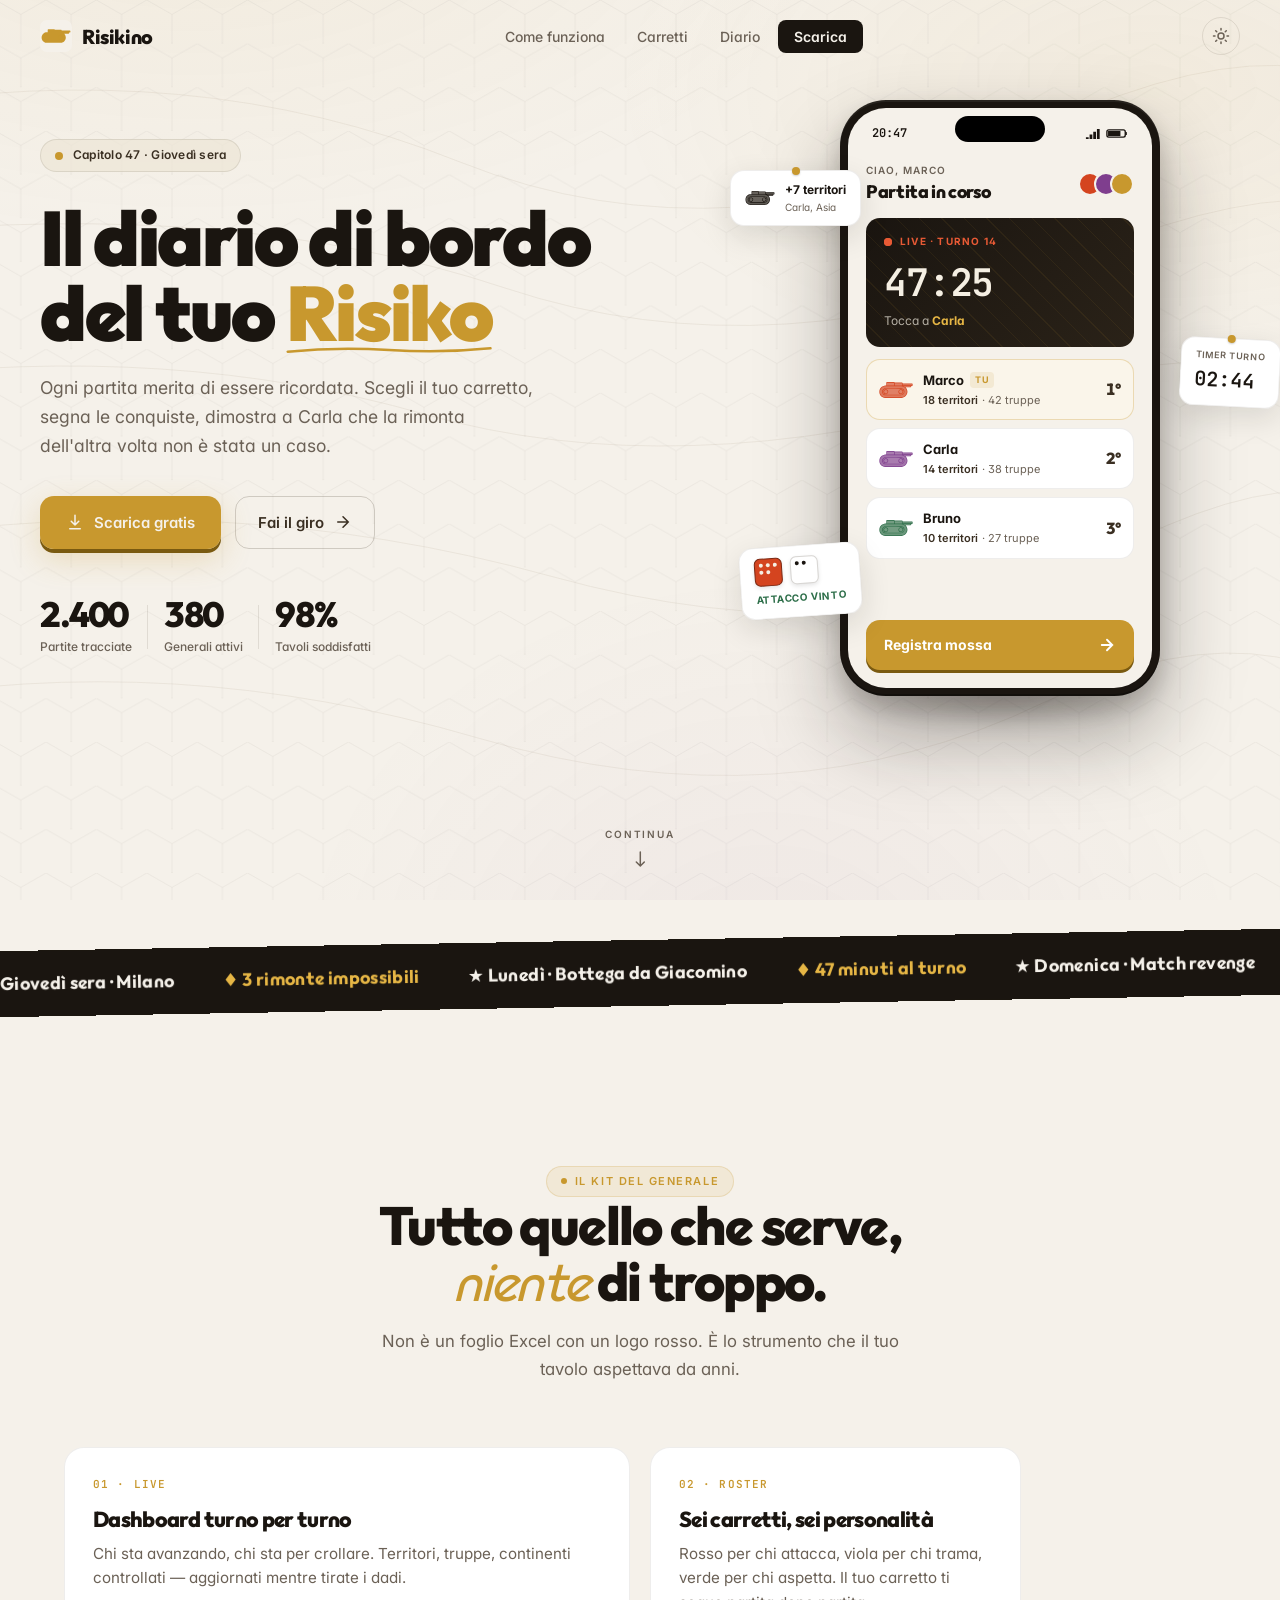
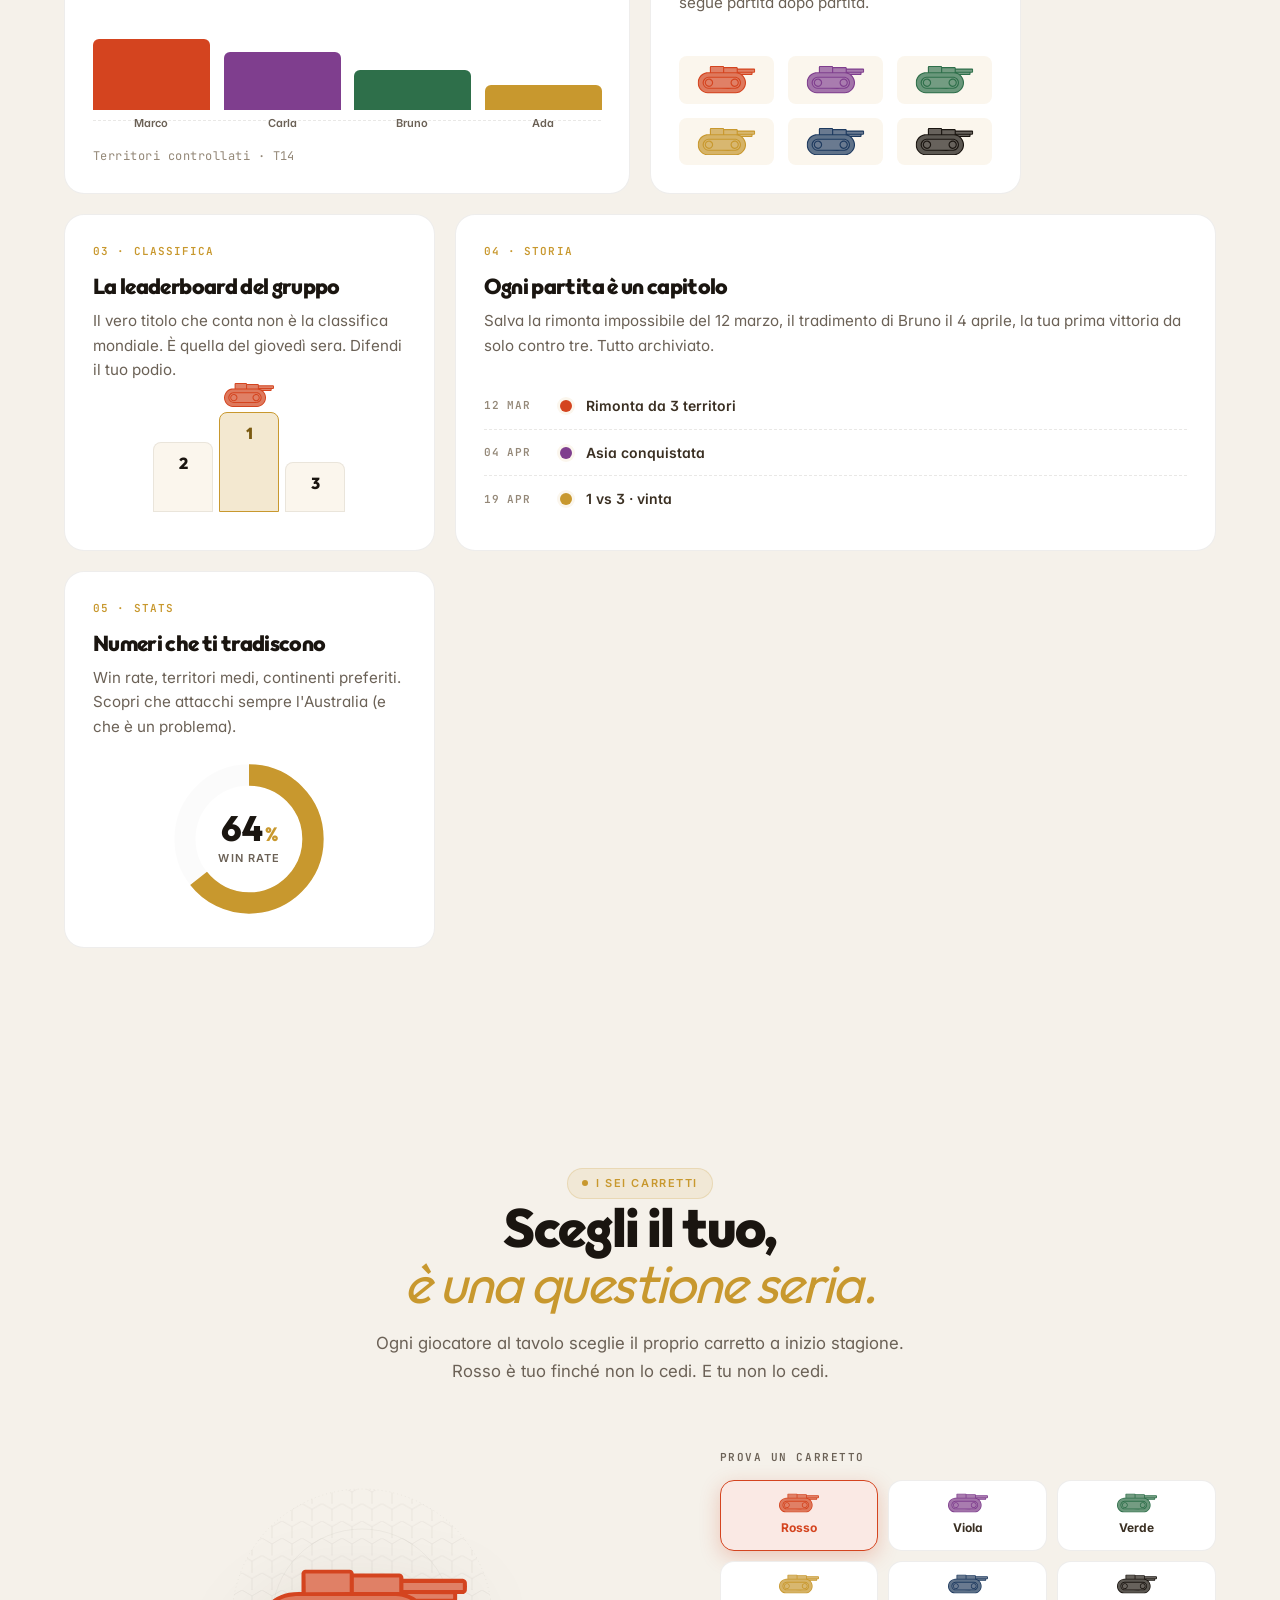
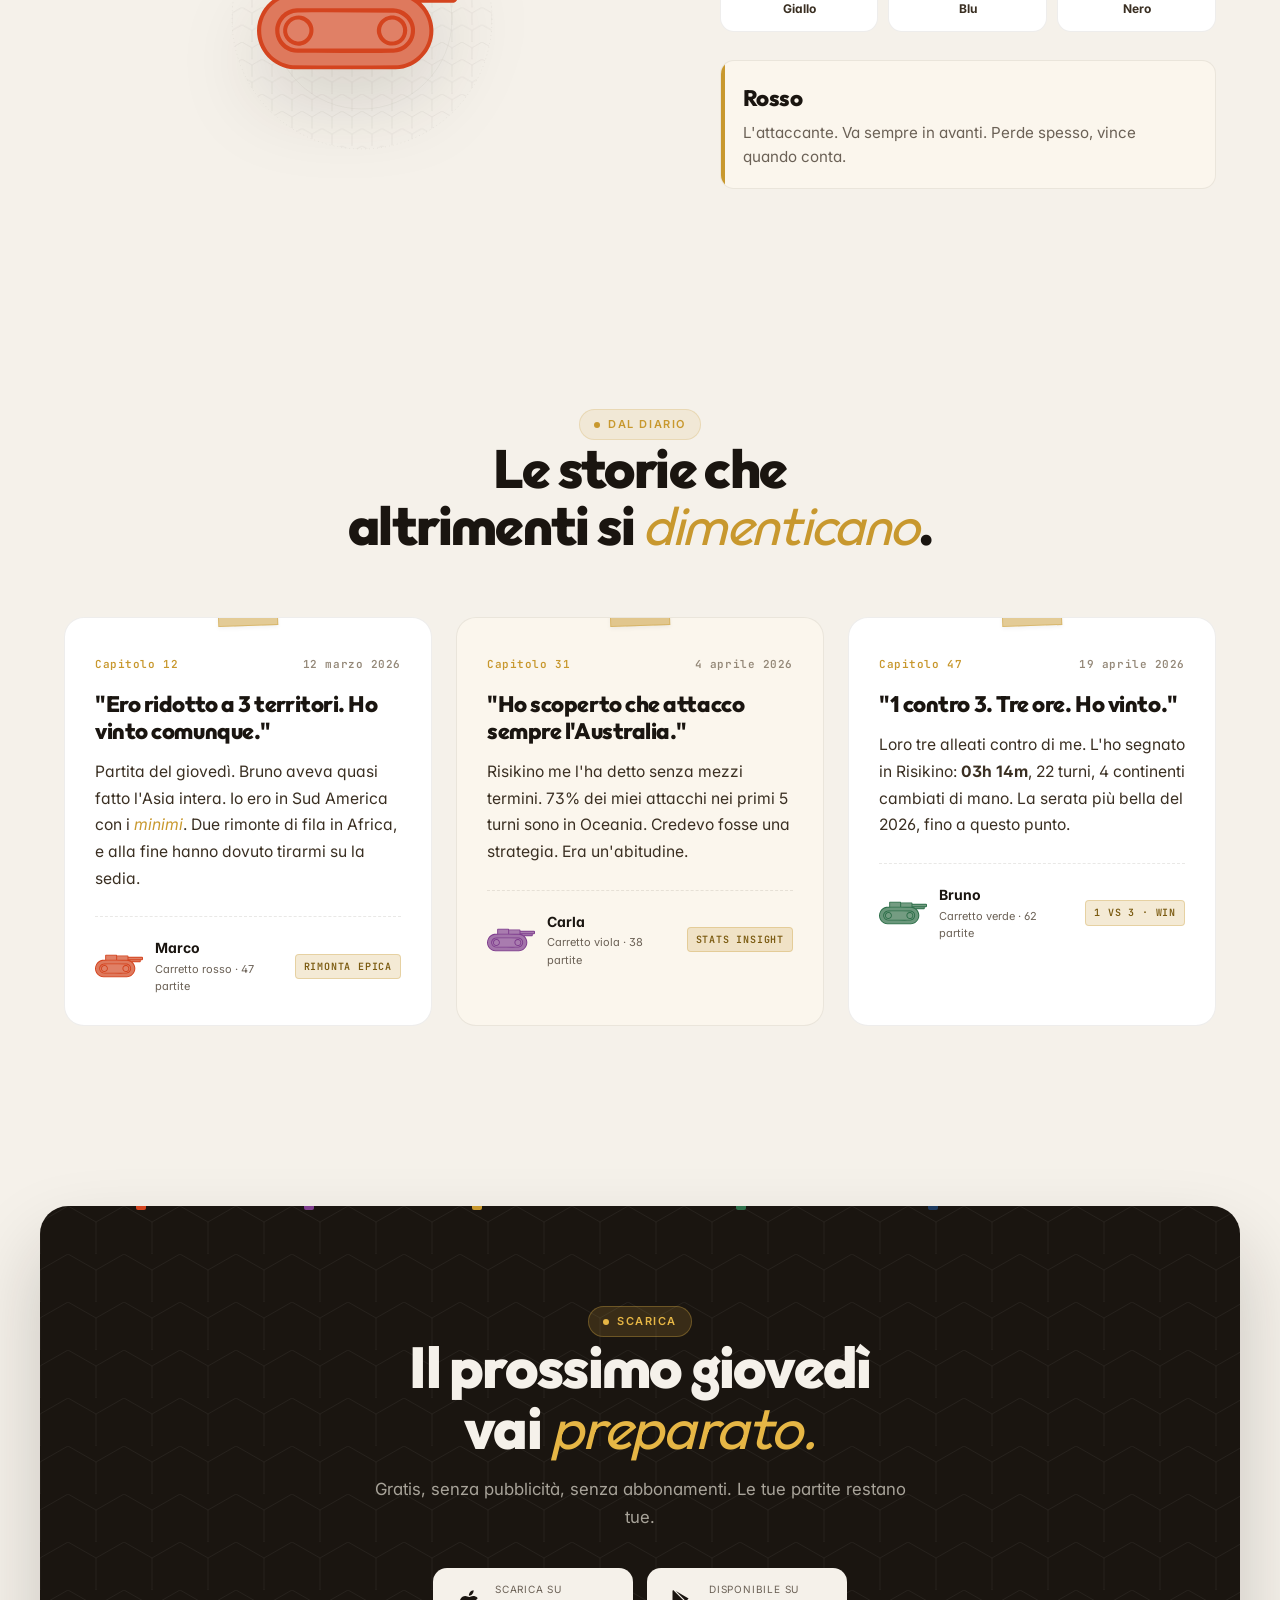
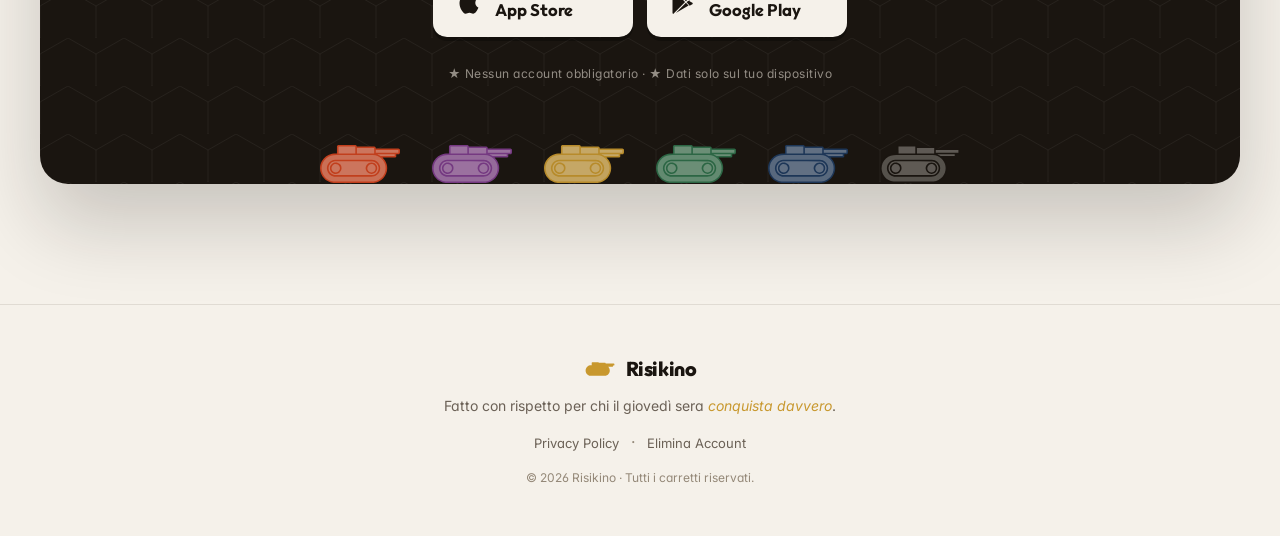
==== sito risikino/index.html @ ff454eea "feat: fullscreen overlay menu + marquee text update - Mobile menu is now a fullscreen overlay (inset" ====
<!DOCTYPE html>
<html lang="it">
<head>
  <meta charset="UTF-8" />
  <meta name="viewport" content="width=device-width, initial-scale=1.0" />
  <title>Risikino — Il diario di bordo del tuo Risiko</title>
  <meta name="description" content="Risikino è l'app per chi prende il Risiko sul serio. Traccia ogni partita, scegli il tuo carretto, domina la classifica del giovedì sera." />
  <meta name="theme-color" content="#F5F1EA" />
  <link rel="icon" href="favicon.svg" type="image/svg+xml" />
  <link rel="shortcut icon" href="favicon.svg" />
  <script>
    (function(){
      var saved = localStorage.getItem('risikino-theme');
      var dark = saved ? saved === 'dark' : window.matchMedia('(prefers-color-scheme: dark)').matches;
      document.documentElement.setAttribute('data-theme', dark ? 'dark' : 'light');
      var meta = document.querySelector('meta[name="theme-color"]');
      if (meta) meta.setAttribute('content', dark ? '#14110C' : '#F5F1EA');
    })();
  </script>
  <link rel="preconnect" href="https://fonts.googleapis.com" />
  <link rel="preconnect" href="https://fonts.gstatic.com" crossorigin />
  <link href="https://fonts.googleapis.com/css2?family=Outfit:wght@400;600;700;800;900&family=Inter:wght@400;500;600;700&family=JetBrains+Mono:wght@500;600&display=swap" rel="stylesheet" />
  <link rel="stylesheet" href="style.css" />
</head>
<body>

  <!-- Paper texture layer + topographic map -->
  <div class="paper-bg" aria-hidden="true">
    <svg class="topo-svg" viewBox="0 0 1600 1000" preserveAspectRatio="xMidYMid slice">
      <defs>
        <pattern id="hexGrid" x="0" y="0" width="56" height="48.5" patternUnits="userSpaceOnUse">
          <path d="M28 0 L56 16 L56 48 L28 65 L0 48 L0 16 Z" fill="none" stroke="currentColor" stroke-width="0.5" opacity="0.4"/>
        </pattern>
      </defs>
      <rect width="1600" height="1000" fill="url(#hexGrid)" color="#8C7558"/>
    </svg>
    <svg class="topo-contours" viewBox="0 0 1600 1000" preserveAspectRatio="xMidYMid slice">
      <g fill="none" stroke="#8C7558" stroke-width="1" opacity="0.18">
        <path d="M-50,120 Q300,60 600,180 T1250,140 T1700,200"/>
        <path d="M-50,260 Q350,220 650,320 T1300,280 T1700,340"/>
        <path d="M-50,420 Q280,380 560,460 T1200,440 T1700,500"/>
        <path d="M-50,600 Q340,540 700,640 T1350,600 T1700,680"/>
        <path d="M-50,780 Q280,720 620,820 T1250,780 T1700,860"/>
      </g>
    </svg>
  </div>

  <!-- NAV -->
  <nav id="navbar">
    <div class="nav-inner">
      <a href="#" class="nav-logo" id="nav-logo-link">
        <span class="logo-mark">
          <svg viewBox="0 0 100 100" xmlns="http://www.w3.org/2000/svg">
            <rect class="logo-bg" width="100" height="100" rx="22"/>
            <g fill="#C8982E" transform="translate(5,28.6) scale(0.066)">
              <path d="M289,23.54c1.47-10.34,14.12-22.15,24.51-23.48l289.03-.06c13.82,2.03,23.72,11.25,26.04,25.1l296.82.05c18.12,2.34,27.53,17.35,25.6,34.9l386.42.08c11.74,2.61,24.13,10.41,25.59,23.41,1.15,10.2,1.34,45.03-.46,54.55-1.29,6.81-7.66,15.04-13.86,18.14-.94.47-6.8,2.82-7.18,2.82h-41.5v35.5c0,9.47-18.07,22.92-27.92,20.85l-205.07-.35c-.47,1.92.71,1.93,1.68,2.81,31.79,28.93,55.73,71.19,67.58,112.42,45.06,156.71-74.83,312.52-234.72,318.81H241.47c-184.92-11.05-302.02-208.96-208.63-374.71,35.61-63.21,102.12-111.57,173.94-124.06,27.39-4.76,54.46-4.63,82.23-4.27V23.55h-.01Z"/>
              <path d="M978.59,288.48c67.39,59.39,63.83,165.7-6.7,220.96-30.65,24.01-63.15,30.74-101.35,31.65-200.94,4.78-403.7-3.72-605.09,0-66.26-1.15-124.66-42.29-142.17-106.83-24.8-91.44,43.92-179.79,137.27-182.76l622.4.02c34.87.2,69.63,14.05,95.64,36.97h0Z"/>
              <path d="M338.65,326.39c47.28,47.28,34.1,125.29-24.14,156.66-68.43,36.85-152.71-19.37-144.49-96.5,8.59-80.68,110.5-118.29,168.63-60.16Z"/>
              <path d="M954.59,457.63c-49.46,61.76-149.96,42.04-171.85-33.83-23.85-82.68,64.4-153.92,140.75-114.75,54.84,28.14,69.65,100.45,31.1,148.58Z"/>
            </g>
          </svg>
        </span>
        <span class="logo-text">Risikino</span>
      </a>
      <ul class="nav-links">
        <li><a href="#features" class="nav-link">Come funziona</a></li>
        <li><a href="#carretti" class="nav-link">Carretti</a></li>
        <li><a href="#diario" class="nav-link">Diario</a></li>
        <li><a href="#download" class="nav-link nav-cta">Scarica</a></li>
      </ul>
      <div class="nav-right">
        <button class="theme-toggle" id="theme-toggle" aria-label="Cambia tema">
          <svg class="sun" viewBox="0 0 24 24" fill="none" stroke="currentColor" stroke-width="2" stroke-linecap="round">
            <circle cx="12" cy="12" r="4"/>
            <path d="M12 2v2M12 20v2M4.93 4.93l1.41 1.41M17.66 17.66l1.41 1.41M2 12h2M20 12h2M4.93 19.07l1.41-1.41M17.66 6.34l1.41-1.41"/>
          </svg>
          <svg class="moon" viewBox="0 0 24 24" fill="currentColor">
            <path d="M21 12.79A9 9 0 1 1 11.21 3 7 7 0 0 0 21 12.79z"/>
          </svg>
        </button>
        <button class="hamburger" id="hamburger" aria-label="Menu">
          <span></span><span></span><span></span>
        </button>
      </div>
    </div>
  </nav>

  <div class="mobile-menu" id="mobile-menu">
    <nav class="mobile-nav">
      <a href="#features" class="mobile-link">Come funziona</a>
      <a href="#carretti" class="mobile-link">Carretti</a>
      <a href="#diario" class="mobile-link">Diario</a>
      <a href="#download" class="mobile-link mobile-link-cta">Scarica gratis</a>
    </nav>
  </div>

  <!-- HERO -->
  <section class="hero" id="hero">
    <div class="hero-inner">
      <div class="hero-content">
        <div class="hero-eyebrow reveal">
          <span class="pulse-dot"></span>
          Capitolo 47 · Giovedì sera
        </div>
        <h1 class="hero-title reveal">
          Il diario di bordo<br/>
          del tuo <span class="title-risiko">Risiko<svg class="title-underline" viewBox="0 0 240 12" preserveAspectRatio="none"><path d="M2 8 Q60 2, 120 6 T238 4" fill="none" stroke="currentColor" stroke-width="3" stroke-linecap="round"/></svg></span>
        </h1>
        <p class="hero-sub reveal">
          Ogni partita merita di essere ricordata. Scegli il tuo carretto, segna le conquiste, dimostra a Carla che la rimonta dell'altra volta non è stata un caso.
        </p>

        <div class="hero-actions reveal">
          <a href="#download" class="btn-primary">
            <span class="btn-primary-bg"></span>
            <span class="btn-primary-content">
              <svg viewBox="0 0 24 24" fill="none" stroke="currentColor" stroke-width="2"><path d="M12 3v13m0 0l-5-5m5 5l5-5M5 21h14" stroke-linecap="round" stroke-linejoin="round"/></svg>
              Scarica gratis
            </span>
          </a>
          <a href="#features" class="btn-ghost">
            Fai il giro
            <svg class="btn-arrow" viewBox="0 0 24 24" fill="none" stroke="currentColor" stroke-width="2" stroke-linecap="round"><path d="M5 12h14M12 5l7 7-7 7"/></svg>
          </a>
        </div>

        <div class="hero-stats reveal">
          <div class="hero-stat">
            <span class="stat-num" data-target="2400">0</span>
            <span class="stat-label">Partite tracciate</span>
          </div>
          <div class="hero-stat">
            <span class="stat-num" data-target="380">0</span>
            <span class="stat-label">Generali attivi</span>
          </div>
          <div class="hero-stat">
            <span class="stat-num" data-target="98" data-suffix="%">0</span>
            <span class="stat-label">Tavoli soddisfatti</span>
          </div>
        </div>
      </div>

      <!-- Phone mock -->
      <div class="hero-visual reveal">
        <div class="phone-stage">

          <!-- Floating notes -->
          <div class="note note-1">
            <span class="note-pin"></span>
            <div class="note-row">
              <svg class="note-carretto" viewBox="0 0 1363 649"><use href="#carretto-path" fill="#7F3E8E"/></svg>
              <div>
                <div class="note-title">+7 territori</div>
                <div class="note-sub">Carla, Asia</div>
              </div>
            </div>
          </div>

          <div class="note note-2">
            <span class="note-pin"></span>
            <div class="note-timer">
              <span class="timer-label">Timer turno</span>
              <span class="timer-value">02:47</span>
            </div>
          </div>

          <div class="note note-3">
            <div class="note-dice">
              <div class="die die-attack" data-face="6">
                <span class="pip tl"></span><span class="pip tr"></span>
                <span class="pip ml"></span><span class="pip mr"></span>
                <span class="pip bl"></span><span class="pip br"></span>
              </div>
              <div class="die die-defend" data-face="3">
                <span class="pip tl"></span><span class="pip c"></span><span class="pip br"></span>
              </div>
            </div>
            <div class="note-dice-label">Attacco vinto</div>
          </div>

          <div class="phone-shadow"></div>
          <div class="phone">
            <div class="phone-notch"></div>
            <div class="phone-screen">
              <!-- Status bar -->
              <div class="ph-status">
                <span>20:47</span>
                <span class="ph-icons">
                  <svg viewBox="0 0 18 12" fill="currentColor"><path d="M1 10h3v2H1zM5 7h3v5H5zM9 4h3v8H9zM13 1h3v11h-3z"/></svg>
                  <svg viewBox="0 0 24 12" fill="none" stroke="currentColor" stroke-width="1.5"><rect x="1" y="2" width="20" height="8" rx="2"/><rect x="3" y="4" width="12" height="4" fill="currentColor"/><path d="M22 5v2" stroke-linecap="round"/></svg>
                </span>
              </div>

              <!-- App header -->
              <div class="ph-header">
                <div class="ph-greet">
                  <div class="ph-eyebrow">Ciao, Marco</div>
                  <div class="ph-title">Partita in corso</div>
                </div>
                <div class="ph-avatar-stack">
                  <div class="ph-avatar" style="background:#D4441F"></div>
                  <div class="ph-avatar" style="background:#7F3E8E"></div>
                  <div class="ph-avatar" style="background:#C8982E"></div>
                </div>
              </div>

              <!-- Live card -->
              <div class="ph-card ph-card-live">
                <div class="ph-live-bar">
                  <span class="ph-live-dot">
                    <span class="ph-live-pulse"></span>
                  </span>
                  <span class="ph-live-text">LIVE · Turno 14</span>
                </div>
                <div class="ph-live-timer">47:22</div>
                <div class="ph-live-sub">Tocca a <strong>Carla</strong></div>
              </div>

              <!-- Players -->
              <div class="ph-players">
                <div class="ph-player ph-player-lead">
                  <div class="ph-player-cart" style="color:#D4441F">
                    <svg viewBox="0 0 1363 649"><use href="#carretto-path"/></svg>
                  </div>
                  <div class="ph-player-info">
                    <div class="ph-player-name">Marco <span class="ph-you">tu</span></div>
                    <div class="ph-player-stat">
                      <span class="terr-badge">18 territori</span>
                      <span class="troops">· 42 truppe</span>
                    </div>
                  </div>
                  <div class="ph-player-rank">1°</div>
                </div>
                <div class="ph-player">
                  <div class="ph-player-cart" style="color:#7F3E8E">
                    <svg viewBox="0 0 1363 649"><use href="#carretto-path"/></svg>
                  </div>
                  <div class="ph-player-info">
                    <div class="ph-player-name">Carla</div>
                    <div class="ph-player-stat">
                      <span class="terr-badge">14 territori</span>
                      <span class="troops">· 38 truppe</span>
                    </div>
                  </div>
                  <div class="ph-player-rank">2°</div>
                </div>
                <div class="ph-player">
                  <div class="ph-player-cart" style="color:#2E6F4A">
                    <svg viewBox="0 0 1363 649"><use href="#carretto-path"/></svg>
                  </div>
                  <div class="ph-player-info">
                    <div class="ph-player-name">Bruno</div>
                    <div class="ph-player-stat">
                      <span class="terr-badge">10 territori</span>
                      <span class="troops">· 27 truppe</span>
                    </div>
                  </div>
                  <div class="ph-player-rank">3°</div>
                </div>
              </div>

              <!-- CTA -->
              <div class="ph-cta">
                Registra mossa
                <svg viewBox="0 0 24 24" fill="none" stroke="currentColor" stroke-width="2.5" stroke-linecap="round"><path d="M5 12h14M12 5l7 7-7 7"/></svg>
              </div>
            </div>
          </div>
        </div>
      </div>
    </div>

    <!-- Scroll hint -->
    <div class="scroll-hint">
      <span>Continua</span>
      <svg viewBox="0 0 12 18" fill="none" stroke="currentColor" stroke-width="1.5" stroke-linecap="round">
        <path d="M6 2v14M2 12l4 4 4-4"/>
      </svg>
    </div>
  </section>

  <!-- MARQUEE BAND — playing nights -->
  <div class="marquee-band" aria-hidden="true">
    <div class="marquee-track">
      <span class="mq-item">★ Giovedì sera · Milano</span>
      <span class="mq-item">♦ 3 rimonte impossibili</span>
      <span class="mq-item">★ Lunedì · Bottega da Giacomino</span>
      <span class="mq-item">♦ 47 minuti al turno</span>
      <span class="mq-item">★ Domenica · Match revenge</span>
      <span class="mq-item">♦ 18 territori conquistati</span>
      <span class="mq-item">★ Giovedì sera · Milano</span>
      <span class="mq-item">♦ 3 rimonte impossibili</span>
      <span class="mq-item">★ Lunedì · Bottega da Giacomino</span>
      <span class="mq-item">♦ 47 minuti al turno</span>
      <span class="mq-item">★ Domenica · Match revenge</span>
      <span class="mq-item">♦ 18 territori conquistati</span>
    </div>
  </div>

  <!-- FEATURES -->
  <section class="features" id="features">
    <div class="section-header reveal">
      <span class="section-tag">Il kit del Generale</span>
      <h2 class="section-title">Tutto quello che serve,<br/><em>niente</em> di troppo.</h2>
      <p class="section-sub">Non è un foglio Excel con un logo rosso. È lo strumento che il tuo tavolo aspettava da anni.</p>
    </div>

    <div class="features-grid">
      <article class="feature-card feature-big reveal">
        <div class="fc-eyebrow">01 · Live</div>
        <h3 class="fc-title">Dashboard turno per turno</h3>
        <p class="fc-desc">Chi sta avanzando, chi sta per crollare. Territori, truppe, continenti controllati — aggiornati mentre tirate i dadi.</p>
        <div class="fc-visual fc-visual-live">
          <div class="fc-live-bars">
            <div class="fc-lb" style="--h:80%;--c:#D4441F"><span>Marco</span></div>
            <div class="fc-lb" style="--h:65%;--c:#7F3E8E"><span>Carla</span></div>
            <div class="fc-lb" style="--h:45%;--c:#2E6F4A"><span>Bruno</span></div>
            <div class="fc-lb" style="--h:28%;--c:#C8982E"><span>Ada</span></div>
          </div>
          <div class="fc-live-legend">Territori controllati · T14</div>
        </div>
      </article>

      <article class="feature-card reveal">
        <div class="fc-eyebrow">02 · Roster</div>
        <h3 class="fc-title">Sei carretti, sei personalità</h3>
        <p class="fc-desc">Rosso per chi attacca, viola per chi trama, verde per chi aspetta. Il tuo carretto ti segue partita dopo partita.</p>
        <div class="fc-carts">
          <div class="fc-cart" style="color:#D4441F"><svg viewBox="0 0 1363 649"><use href="#carretto-path"/></svg></div>
          <div class="fc-cart" style="color:#7F3E8E"><svg viewBox="0 0 1363 649"><use href="#carretto-path"/></svg></div>
          <div class="fc-cart" style="color:#2E6F4A"><svg viewBox="0 0 1363 649"><use href="#carretto-path"/></svg></div>
          <div class="fc-cart" style="color:#C8982E"><svg viewBox="0 0 1363 649"><use href="#carretto-path"/></svg></div>
          <div class="fc-cart" style="color:#1E3A5F"><svg viewBox="0 0 1363 649"><use href="#carretto-path"/></svg></div>
          <div class="fc-cart" style="color:#1A1510"><svg viewBox="0 0 1363 649"><use href="#carretto-path"/></svg></div>
        </div>
      </article>

      <article class="feature-card reveal">
        <div class="fc-eyebrow">03 · Classifica</div>
        <h3 class="fc-title">La leaderboard del gruppo</h3>
        <p class="fc-desc">Il vero titolo che conta non è la classifica mondiale. È quella del giovedì sera. Difendi il tuo podio.</p>
        <div class="fc-podium">
          <div class="fc-po-bar fc-po-2"><span class="fc-po-pos">2</span></div>
          <div class="fc-po-bar fc-po-1">
            <div class="fc-po-cart" style="color:#D4441F"><svg viewBox="0 0 1363 649"><use href="#carretto-path"/></svg></div>
            <span class="fc-po-pos">1</span>
          </div>
          <div class="fc-po-bar fc-po-3"><span class="fc-po-pos">3</span></div>
        </div>
      </article>

      <article class="feature-card feature-wide reveal">
        <div class="fc-eyebrow">04 · Storia</div>
        <h3 class="fc-title">Ogni partita è un capitolo</h3>
        <p class="fc-desc">Salva la rimonta impossibile del 12 marzo, il tradimento di Bruno il 4 aprile, la tua prima vittoria da solo contro tre. Tutto archiviato.</p>
        <div class="fc-timeline">
          <div class="fc-tl-item">
            <span class="fc-tl-date">12 MAR</span>
            <span class="fc-tl-line"></span>
            <span class="fc-tl-dot" style="background:#D4441F"></span>
            <span class="fc-tl-label">Rimonta da 3 territori</span>
          </div>
          <div class="fc-tl-item">
            <span class="fc-tl-date">04 APR</span>
            <span class="fc-tl-line"></span>
            <span class="fc-tl-dot" style="background:#7F3E8E"></span>
            <span class="fc-tl-label">Asia conquistata</span>
          </div>
          <div class="fc-tl-item">
            <span class="fc-tl-date">19 APR</span>
            <span class="fc-tl-line"></span>
            <span class="fc-tl-dot" style="background:#C8982E"></span>
            <span class="fc-tl-label">1 vs 3 · vinta</span>
          </div>
        </div>
      </article>

      <article class="feature-card reveal">
        <div class="fc-eyebrow">05 · Stats</div>
        <h3 class="fc-title">Numeri che ti tradiscono</h3>
        <p class="fc-desc">Win rate, territori medi, continenti preferiti. Scopri che attacchi sempre l'Australia (e che è un problema).</p>
        <div class="fc-donut">
          <svg viewBox="0 0 120 120">
            <circle cx="60" cy="60" r="48" fill="none" stroke="currentColor" stroke-width="16" opacity="0.15"/>
            <circle class="donut-seg" cx="60" cy="60" r="48" fill="none" stroke="#C8982E" stroke-width="16" stroke-dasharray="194 302" transform="rotate(-90 60 60)" stroke-linecap="butt"/>
          </svg>
          <div class="fc-donut-center">
            <span class="fc-donut-big">64<em>%</em></span>
            <span class="fc-donut-small">win rate</span>
          </div>
        </div>
      </article>
    </div>
  </section>

  <!-- CARRETTI SHOWCASE -->
  <section class="carretti-section" id="carretti">
    <div class="cs-header reveal">
      <span class="section-tag">I sei carretti</span>
      <h2 class="section-title">Scegli il tuo,<br/><em>è una questione seria.</em></h2>
      <p class="section-sub">Ogni giocatore al tavolo sceglie il proprio carretto a inizio stagione. Rosso è tuo finché non lo cedi. E tu non lo cedi.</p>
    </div>

    <div class="cart-showcase reveal">
      <div class="cs-stage">
        <svg class="cs-hex-ring" viewBox="0 0 600 600">
          <defs>
            <pattern id="hexShow" x="0" y="0" width="40" height="34.6" patternUnits="userSpaceOnUse">
              <path d="M20 0 L40 11.5 L40 34.6 L20 46 L0 34.6 L0 11.5 Z" fill="none" stroke="currentColor" stroke-width="0.5"/>
            </pattern>
          </defs>
          <circle cx="300" cy="300" r="260" fill="url(#hexShow)" opacity="0.3"/>
          <circle cx="300" cy="300" r="260" fill="none" stroke="currentColor" stroke-width="1" opacity="0.15" stroke-dasharray="2 6"/>
          <circle cx="300" cy="300" r="180" fill="none" stroke="currentColor" stroke-width="1" opacity="0.12"/>
        </svg>
        <div class="cs-cart-display">
          <svg class="cs-carretto" viewBox="0 0 1363 649" id="cs-big-cart" style="color:#D4441F"><use href="#carretto-path"/></svg>
        </div>
      </div>

      <div class="cs-picker">
        <div class="cs-picker-label">Prova un carretto</div>
        <div class="cart-chips">
          <button class="cart-chip is-active" data-cart="rosso" style="--cart-color:#D4441F" data-name="Rosso" data-desc="L'attaccante. Va sempre in avanti. Perde spesso, vince quando conta.">
            <svg viewBox="0 0 1363 649"><use href="#carretto-path"/></svg>
            <span>Rosso</span>
          </button>
          <button class="cart-chip" data-cart="viola" style="--cart-color:#7F3E8E" data-name="Viola" data-desc="Lo stratega. Parla poco, pianifica molto. Il tuo peggior incubo al turno 10.">
            <svg viewBox="0 0 1363 649"><use href="#carretto-path"/></svg>
            <span>Viola</span>
          </button>
          <button class="cart-chip" data-cart="verde" style="--cart-color:#2E6F4A" data-name="Verde" data-desc="Il paziente. Passa inosservato finché non possiede un continente.">
            <svg viewBox="0 0 1363 649"><use href="#carretto-path"/></svg>
            <span>Verde</span>
          </button>
          <button class="cart-chip" data-cart="giallo" style="--cart-color:#C8982E" data-name="Giallo" data-desc="Il diplomatico. Stringe alleanze. Le rompe meglio.">
            <svg viewBox="0 0 1363 649"><use href="#carretto-path"/></svg>
            <span>Giallo</span>
          </button>
          <button class="cart-chip" data-cart="blu" style="--cart-color:#1E3A5F" data-name="Blu" data-desc="Il metodico. Conta le truppe due volte. Non sbaglia un calcolo.">
            <svg viewBox="0 0 1363 649"><use href="#carretto-path"/></svg>
            <span>Blu</span>
          </button>
          <button class="cart-chip" data-cart="nero" style="--cart-color:#1A1510" data-name="Nero" data-desc="L'imprevedibile. Fa cose che non ha senso fare. Spesso funzionano.">
            <svg viewBox="0 0 1363 649"><use href="#carretto-path"/></svg>
            <span>Nero</span>
          </button>
        </div>

        <div class="cs-description">
          <div class="cs-desc-name" id="cs-name">Rosso</div>
          <div class="cs-desc-text" id="cs-desc">L'attaccante. Va sempre in avanti. Perde spesso, vince quando conta.</div>
        </div>
      </div>
    </div>
  </section>

  <!-- DIARIO — testimonial-style story cards -->
  <section class="diario" id="diario">
    <div class="section-header reveal">
      <span class="section-tag">Dal diario</span>
      <h2 class="section-title">Le storie che<br/>altrimenti si <em>dimenticano</em>.</h2>
    </div>

    <div class="diario-grid">
      <article class="story-card story-1 reveal">
        <div class="story-header">
          <span class="story-chapter">Capitolo 12</span>
          <span class="story-date">12 marzo 2026</span>
        </div>
        <h3 class="story-title">"Ero ridotto a 3 territori. Ho vinto comunque."</h3>
        <div class="story-body">
          <p>Partita del giovedì. Bruno aveva quasi fatto l'Asia intera. Io ero in Sud America con i <em>minimi</em>. Due rimonte di fila in Africa, e alla fine hanno dovuto tirarmi su la sedia.</p>
        </div>
        <div class="story-footer">
          <div class="story-avatar" style="color:#D4441F">
            <svg viewBox="0 0 1363 649"><use href="#carretto-path"/></svg>
          </div>
          <div>
            <div class="story-name">Marco</div>
            <div class="story-meta">Carretto rosso · 47 partite</div>
          </div>
          <div class="story-badge">Rimonta epica</div>
        </div>
      </article>

      <article class="story-card story-2 reveal">
        <div class="story-header">
          <span class="story-chapter">Capitolo 31</span>
          <span class="story-date">4 aprile 2026</span>
        </div>
        <h3 class="story-title">"Ho scoperto che attacco sempre l'Australia."</h3>
        <div class="story-body">
          <p>Risikino me l'ha detto senza mezzi termini. 73% dei miei attacchi nei primi 5 turni sono in Oceania. Credevo fosse una strategia. Era un'abitudine.</p>
        </div>
        <div class="story-footer">
          <div class="story-avatar" style="color:#7F3E8E">
            <svg viewBox="0 0 1363 649"><use href="#carretto-path"/></svg>
          </div>
          <div>
            <div class="story-name">Carla</div>
            <div class="story-meta">Carretto viola · 38 partite</div>
          </div>
          <div class="story-badge">Stats insight</div>
        </div>
      </article>

      <article class="story-card story-3 reveal">
        <div class="story-header">
          <span class="story-chapter">Capitolo 47</span>
          <span class="story-date">19 aprile 2026</span>
        </div>
        <h3 class="story-title">"1 contro 3. Tre ore. Ho vinto."</h3>
        <div class="story-body">
          <p>Loro tre alleati contro di me. L'ho segnato in Risikino: <strong>03h 14m</strong>, 22 turni, 4 continenti cambiati di mano. La serata più bella del 2026, fino a questo punto.</p>
        </div>
        <div class="story-footer">
          <div class="story-avatar" style="color:#2E6F4A">
            <svg viewBox="0 0 1363 649"><use href="#carretto-path"/></svg>
          </div>
          <div>
            <div class="story-name">Bruno</div>
            <div class="story-meta">Carretto verde · 62 partite</div>
          </div>
          <div class="story-badge">1 vs 3 · win</div>
        </div>
      </article>
    </div>
  </section>

  <!-- DOWNLOAD CTA -->
  <section class="download-section" id="download">
    <div class="download-stage">
      <div class="dl-confetti" aria-hidden="true">
        <span style="--c:#D4441F;--x:8%;--d:0s"></span>
        <span style="--c:#7F3E8E;--x:22%;--d:0.3s"></span>
        <span style="--c:#C8982E;--x:36%;--d:0.6s"></span>
        <span style="--c:#2E6F4A;--x:58%;--d:0.2s"></span>
        <span style="--c:#1E3A5F;--x:74%;--d:0.4s"></span>
        <span style="--c:#1A1510;--x:88%;--d:0.7s"></span>
      </div>

      <div class="download-content reveal">
        <span class="section-tag">Scarica</span>
        <h2 class="section-title">Il prossimo giovedì<br/>vai <em>preparato.</em></h2>
        <p class="section-sub">Gratis, senza pubblicità, senza abbonamenti. Le tue partite restano tue.</p>
        <div class="download-buttons">
          <a href="#" class="store-btn">
            <svg class="store-icon" viewBox="0 0 24 24" fill="currentColor"><path d="M18.71 19.5c-.83 1.24-1.71 2.45-3.05 2.47-1.34.03-1.77-.79-3.29-.79-1.53 0-2 .77-3.27.82-1.31.05-2.3-1.32-3.14-2.53C4.25 17 2.94 12.45 4.7 9.39c.87-1.52 2.43-2.48 4.12-2.51 1.28-.02 2.5.87 3.29.87.78 0 2.26-1.07 3.8-.91.65.03 2.47.26 3.64 1.98-.09.06-2.17 1.28-2.15 3.81.03 3.02 2.65 4.03 2.68 4.04-.03.07-.42 1.44-1.38 2.83M13 3.5c.73-.83 1.94-1.46 2.94-1.5.13 1.17-.34 2.35-1.04 3.19-.69.85-1.83 1.51-2.95 1.42-.15-1.15.41-2.35 1.05-3.11z"/></svg>
            <div class="store-text">
              <span class="store-top">Scarica su</span>
              <span class="store-name">App Store</span>
            </div>
          </a>
          <a href="#" class="store-btn">
            <svg class="store-icon" viewBox="0 0 24 24" fill="currentColor"><path d="M3.609 1.814L13.792 12 3.61 22.186a.996.996 0 01-.61-.92V2.734a1 1 0 01.609-.92zm10.89 10.893l2.302 2.302-10.937 6.333 8.635-8.635zm3.199-1.303l2.302 1.33c.462.267.462.972 0 1.24l-2.302 1.33L15 12l2.698-1.596zM5.864 2.658L16.8 8.99 14.498 11.3 5.863 2.658z"/></svg>
            <div class="store-text">
              <span class="store-top">Disponibile su</span>
              <span class="store-name">Google Play</span>
            </div>
          </a>
        </div>
        <div class="dl-note">★ Nessun account obbligatorio · ★ Dati solo sul tuo dispositivo</div>
      </div>

      <!-- Ornamental carretti rolling across -->
      <div class="dl-convoy">
        <div class="dl-cart" style="color:#D4441F"><svg viewBox="0 0 1363 649"><use href="#carretto-path"/></svg></div>
        <div class="dl-cart" style="color:#7F3E8E"><svg viewBox="0 0 1363 649"><use href="#carretto-path"/></svg></div>
        <div class="dl-cart" style="color:#C8982E"><svg viewBox="0 0 1363 649"><use href="#carretto-path"/></svg></div>
        <div class="dl-cart" style="color:#2E6F4A"><svg viewBox="0 0 1363 649"><use href="#carretto-path"/></svg></div>
        <div class="dl-cart" style="color:#1E3A5F"><svg viewBox="0 0 1363 649"><use href="#carretto-path"/></svg></div>
        <div class="dl-cart" style="color:#1A1510"><svg viewBox="0 0 1363 649"><use href="#carretto-path"/></svg></div>
      </div>
    </div>
  </section>

  <!-- FOOTER -->
  <footer class="footer">
    <div class="footer-inner">
      <div class="footer-brand">
        <span class="logo-mark">
          <svg viewBox="0 0 100 100" xmlns="http://www.w3.org/2000/svg">
            <rect class="logo-bg" width="100" height="100" rx="22"/>
            <g fill="#C8982E" transform="translate(5,28.6) scale(0.066)">
              <path d="M289,23.54c1.47-10.34,14.12-22.15,24.51-23.48l289.03-.06c13.82,2.03,23.72,11.25,26.04,25.1l296.82.05c18.12,2.34,27.53,17.35,25.6,34.9l386.42.08c11.74,2.61,24.13,10.41,25.59,23.41,1.15,10.2,1.34,45.03-.46,54.55-1.29,6.81-7.66,15.04-13.86,18.14-.94.47-6.8,2.82-7.18,2.82h-41.5v35.5c0,9.47-18.07,22.92-27.92,20.85l-205.07-.35c-.47,1.92.71,1.93,1.68,2.81,31.79,28.93,55.73,71.19,67.58,112.42,45.06,156.71-74.83,312.52-234.72,318.81H241.47c-184.92-11.05-302.02-208.96-208.63-374.71,35.61-63.21,102.12-111.57,173.94-124.06,27.39-4.76,54.46-4.63,82.23-4.27V23.55h-.01Z"/>
              <path d="M978.59,288.48c67.39,59.39,63.83,165.7-6.7,220.96-30.65,24.01-63.15,30.74-101.35,31.65-200.94,4.78-403.7-3.72-605.09,0-66.26-1.15-124.66-42.29-142.17-106.83-24.8-91.44,43.92-179.79,137.27-182.76l622.4.02c34.87.2,69.63,14.05,95.64,36.97h0Z"/>
              <path d="M338.65,326.39c47.28,47.28,34.1,125.29-24.14,156.66-68.43,36.85-152.71-19.37-144.49-96.5,8.59-80.68,110.5-118.29,168.63-60.16Z"/>
              <path d="M954.59,457.63c-49.46,61.76-149.96,42.04-171.85-33.83-23.85-82.68,64.4-153.92,140.75-114.75,54.84,28.14,69.65,100.45,31.1,148.58Z"/>
            </g>
          </svg>
        </span>
        <span class="logo-text">Risikino</span>
      </div>
      <p class="footer-tagline">Fatto con rispetto per chi il giovedì sera <em>conquista davvero</em>.</p>
      <div class="footer-links">
        <a href="privacy.html" class="footer-link">Privacy Policy</a>
        <span class="footer-sep">·</span>
        <a href="elimina-account.html" class="footer-link">Elimina Account</a>
      </div>
      <p class="footer-copy">© 2026 Risikino · Tutti i carretti riservati.</p>
    </div>
  </footer>

  <!-- Carretto SVG symbol defs (inline, reused everywhere) -->
  <svg width="0" height="0" style="position:absolute" aria-hidden="true">
    <defs>
      <symbol id="carretto-path" viewBox="0 0 1363.89 649.09">
        <path d="M289,23.54c1.47-10.34,14.12-22.15,24.51-23.48l289.03-.06c13.82,2.03,23.72,11.25,26.04,25.1l296.82.05c18.12,2.34,27.53,17.35,25.6,34.9l386.42.08c11.74,2.61,24.13,10.41,25.59,23.41,1.15,10.2,1.34,45.03-.46,54.55-1.29,6.81-7.66,15.04-13.86,18.14-.94.47-6.8,2.82-7.18,2.82h-41.5v35.5c0,9.47-18.07,22.92-27.92,20.85l-205.07-.35c-.47,1.92.71,1.93,1.68,2.81,31.79,28.93,55.73,71.19,67.58,112.42,45.06,156.71-74.83,312.52-234.72,318.81H241.47c-184.92-11.05-302.02-208.96-208.63-374.71,35.61-63.21,102.12-111.57,173.94-124.06,27.39-4.76,54.46-4.63,82.23-4.27V23.55h-.01Z" fill="currentColor"/>
        <polygon points="602 26.04 315 26.04 316.63 146.88 602 145.54 602 26.04" fill="#F5F1EA" opacity="0.35"/>
        <polygon points="924 51.04 629 51.04 629 145.54 924 146.04 924 51.04" fill="#F5F1EA" opacity="0.35"/>
        <polygon points="1337 133.04 1337 87.54 951 87.04 951 133.04 1337 133.04" fill="#F5F1EA" opacity="0.35"/>
        <path d="M1034.5,189.04h238l1.5-1.5v-24c0-.94-.45-2.44-.47-3.51l-297.52-.98,41.69,18.79,16.8,11.2Z" fill="#F5F1EA" opacity="0.35"/>
        <path d="M1050.59,236.48c-39.87-38.86-93.18-62.05-149.05-64.47-207.77,2.59-415.46-2.78-623.04,0-70.07.94-123.42,9.67-177.02,59.01-146.25,134.62-63.25,370.74,130.08,390.9,227.42,1.95,455.43,1.72,682.94.12,176.55-20,268.46-220.16,155.48-364.24l-19.38-21.32h-.01Z" fill="#F5F1EA" opacity="0.3"/>
        <path d="M978.59,288.48c67.39,59.39,63.83,165.7-6.7,220.96-30.65,24.01-63.15,30.74-101.35,31.65-200.94,4.78-403.7-3.72-605.09,0-66.26-1.15-124.66-42.29-142.17-106.83-24.8-91.44,43.92-179.79,137.27-182.76l622.4.02c34.87.2,69.63,14.05,95.64,36.97h0Z" fill="currentColor"/>
        <path d="M969.42,319.62c-18.62-20.66-43.52-34.29-70.98-39.62-205.72.15-411.49-4.17-617.94-1.4-40.98.55-73.56,6.48-102.46,37.93-68.43,74.5-21.11,186.17,76.59,196.38l635.86.11c95.59-8.81,145.39-119.67,78.93-193.4h0Z" fill="#F5F1EA" opacity="0.35"/>
        <path d="M338.65,326.39c47.28,47.28,34.1,125.29-24.14,156.66-68.43,36.85-152.71-19.37-144.49-96.5,8.59-80.68,110.5-118.29,168.63-60.16Z" fill="currentColor"/>
        <path d="M323.59,441.63c63.08-78.68-61.31-167.01-115.4-83.9-48.89,75.12,60.48,152.4,115.4,83.9Z" fill="#F5F1EA" opacity="0.35"/>
        <path d="M954.59,457.63c-49.46,61.76-149.96,42.04-171.85-33.83-23.85-82.68,64.4-153.92,140.75-114.75,54.84,28.14,69.65,100.45,31.1,148.58Z" fill="currentColor"/>
        <path d="M831.42,450.62c37.69,31.32,95.68,17.85,113.04-28.62,25.08-67.13-52.49-126.04-110.37-82.37-36.46,27.51-37.89,81.73-2.66,111h-.01Z" fill="#F5F1EA" opacity="0.35"/>
      </symbol>
    </defs>
  </svg>

  <script src="main.js"></script>
</body>
</html>
---- sito risikino/style.css ----
/* ================================================================
   RISIKINO — Site v2 (paper, carretto, giovedì sera)
   Light = warm paper · Dark = notte di partita
   ================================================================ */

/* ---------- RESET ---------- */
*, *::before, *::after { box-sizing: border-box; margin: 0; padding: 0; }
html { scroll-behavior: smooth; }
img, svg { display: block; max-width: 100%; }
button { font: inherit; cursor: pointer; border: none; background: none; color: inherit; }
a { color: inherit; text-decoration: none; }
ul { list-style: none; }

/* ---------- TOKENS ---------- */
:root {
  /* Paper base */
  --paper:        #F5F1EA;
  --paper-2:      #EDE6D6;
  --paper-3:      #E4DCCB;
  --ink:          #1A1510;
  --ink-2:        #3A2F22;
  --muted:        #6B6156;
  --subtle:       #948878;
  --line:         rgba(40,30,15,0.10);
  --line-2:       rgba(40,30,15,0.18);

  /* Accents (carretto palette) */
  --red:          #C8982E;
  --red-ink:      #7A5A10;
  --gold:         #C8982E;
  --gold-soft:    #E6B645;
  --plum:         #7F3E8E;
  --forest:       #2E6F4A;
  --navy:         #1E3A5F;
  --black:        #1A1510;

  /* Surfaces */
  --card:         #FFFFFF;
  --card-2:       #FBF6ED;
  --card-border:  rgba(40,30,15,0.08);

  /* Type */
  --ff-display:   'Outfit', system-ui, sans-serif;
  --ff-body:      'Inter', system-ui, sans-serif;
  --ff-mono:      'JetBrains Mono', ui-monospace, monospace;

  /* Motion */
  --ease-out:     cubic-bezier(0.2, 0.8, 0.2, 1);
  --ease-spring:  cubic-bezier(0.34, 1.56, 0.64, 1);
  --t-fast:       200ms;
  --t:            320ms;
  --t-slow:       520ms;

  /* Radius */
  --r-sm:   8px;
  --r-md:   14px;
  --r-lg:   20px;
  --r-xl:   28px;
  --r-pill: 999px;
}

[data-theme="dark"] {
  --paper:        #14110C;
  --paper-2:      #1C1812;
  --paper-3:      #25201A;
  --ink:          #F5EFE3;
  --ink-2:        #E5DDCB;
  --muted:        #ADA294;
  --subtle:       #7D7463;
  --line:         rgba(245,239,227,0.08);
  --line-2:       rgba(245,239,227,0.16);

  --red:          #E6B645;
  --red-ink:      #F5EFE3;
  --gold:         #E6B645;
  --gold-soft:    #F2CC6B;

  --card:         #1E1A14;
  --card-2:       #26201A;
  --card-border:  rgba(245,239,227,0.08);
}

/* ---------- BODY ---------- */
body {
  font-family: var(--ff-body);
  background: var(--paper);
  color: var(--ink);
  line-height: 1.55;
  overflow-x: hidden;
  -webkit-font-smoothing: antialiased;
  -moz-osx-font-smoothing: grayscale;
  transition: background var(--t), color var(--t);
  font-feature-settings: "ss01", "cv11";
}

/* ---------- PAPER BG (topographic) ---------- */
.paper-bg {
  position: fixed;
  inset: 0;
  z-index: 0;
  pointer-events: none;
  overflow: hidden;
}
.paper-bg::before {
  content: "";
  position: absolute;
  inset: 0;
  background:
    radial-gradient(1200px 600px at 15% -10%, rgba(200,152,46,0.06), transparent 55%),
    radial-gradient(900px 500px at 90% 10%, rgba(200,152,46,0.07), transparent 60%),
    radial-gradient(800px 700px at 60% 110%, rgba(127,62,142,0.05), transparent 60%);
}
.topo-svg, .topo-contours {
  position: absolute;
  inset: 0;
  width: 100%;
  height: 100%;
}
.topo-svg { opacity: 0.25; }
[data-theme="dark"] .topo-svg { opacity: 0.15; }
.topo-contours { opacity: 0.6; }

/* ---------- TYPE ---------- */
.hero-title, .section-title, .story-title, .fc-title, .ph-title, .logo-text {
  font-family: var(--ff-display);
  letter-spacing: -0.03em;
}

.section-tag {
  display: inline-flex;
  align-items: center;
  gap: 8px;
  font-family: var(--ff-body);
  font-size: 11px;
  font-weight: 600;
  letter-spacing: 0.14em;
  text-transform: uppercase;
  color: var(--red);
  background: rgba(200,152,46,0.10);
  border: 1px solid rgba(200,152,46,0.2);
  padding: 6px 14px;
  border-radius: var(--r-pill);
}
.section-tag::before {
  content: "";
  width: 6px;
  height: 6px;
  background: var(--red);
  border-radius: 50%;
}

.section-title {
  font-size: clamp(2.2rem, 4.2vw, 3.4rem);
  font-weight: 800;
  line-height: 1.05;
  margin-bottom: 18px;
  color: var(--ink);
}
.section-title em {
  font-style: italic;
  font-family: 'Outfit', serif;
  font-weight: 400;
  color: var(--red);
}
.section-sub {
  color: var(--muted);
  font-size: 1.05rem;
  max-width: 560px;
  line-height: 1.65;
}

.section-header {
  text-align: center;
  margin: 0 auto 64px;
  max-width: 720px;
}
.section-header .section-sub { margin: 0 auto; }

/* ---------- REVEAL ---------- */
.reveal {
  opacity: 0;
  transform: translateY(24px);
  transition: opacity 0.8s var(--ease-out), transform 0.8s var(--ease-out);
}
.reveal.in-view { opacity: 1; transform: none; }

/* ---------- NAVBAR ---------- */
#navbar {
  position: fixed;
  top: 0; left: 0; right: 0;
  z-index: 100;
  padding: 0 24px;
  transition: background var(--t), backdrop-filter var(--t), border-color var(--t);
  border-bottom: 1px solid transparent;
}
#navbar.scrolled {
  background: color-mix(in srgb, var(--paper) 82%, transparent);
  backdrop-filter: saturate(1.4) blur(16px);
  -webkit-backdrop-filter: saturate(1.4) blur(16px);
  border-bottom-color: var(--line);
}
.nav-inner {
  max-width: 1200px;
  margin: 0 auto;
  height: 72px;
  display: flex;
  align-items: center;
  justify-content: space-between;
  gap: 24px;
}
.nav-logo {
  display: flex;
  align-items: center;
  gap: 10px;
}
.logo-mark {
  width: 32px; height: 32px;
  display: grid;
  place-items: center;
}
.logo-mark svg { width: 100%; height: 100%; }
.logo-bg { fill: #F5F1EA; }
[data-theme="dark"] .logo-bg { fill: #1A1510; }
.logo-text {
  font-family: var(--ff-display);
  font-weight: 800;
  font-size: 1.25rem;
  letter-spacing: -0.02em;
}
.nav-links {
  display: flex;
  gap: 4px;
}
.nav-link {
  padding: 8px 14px;
  font-size: 14px;
  font-weight: 500;
  color: var(--muted);
  border-radius: var(--r-sm);
  transition: color var(--t-fast), background var(--t-fast);
}
.nav-link:hover { color: var(--ink); background: var(--paper-2); }
.nav-cta {
  background: var(--ink);
  color: var(--paper) !important;
  font-weight: 600;
  padding: 8px 16px;
}
.nav-cta:hover { background: var(--red); transform: translateY(-1px); }

.nav-right { display: flex; align-items: center; gap: 8px; }

.theme-toggle {
  width: 38px; height: 38px;
  border-radius: 50%;
  display: grid;
  place-items: center;
  color: var(--muted);
  border: 1px solid var(--line);
  transition: color var(--t-fast), border-color var(--t-fast), transform var(--t-fast);
}
.theme-toggle:hover { color: var(--ink); border-color: var(--line-2); transform: rotate(15deg); }
.theme-toggle svg { width: 18px; height: 18px; }
.theme-toggle .sun { display: block; }
.theme-toggle .moon { display: none; }
[data-theme="dark"] .theme-toggle .sun { display: none; }
[data-theme="dark"] .theme-toggle .moon { display: block; }

.hamburger {
  display: none;
  width: 44px; height: 44px;
  border-radius: var(--r-sm);
  border: 1.5px solid var(--line-2);
  background: var(--card);
  flex-direction: column;
  justify-content: center;
  align-items: center;
  gap: 6px;
  transition: border-color var(--t-fast), background var(--t-fast);
  box-shadow: 0 2px 8px rgba(26,21,16,0.06);
}
.hamburger:hover { border-color: var(--red); background: color-mix(in srgb, var(--red) 8%, var(--card)); }
.hamburger.open  { border-color: var(--red); background: color-mix(in srgb, var(--red) 8%, var(--card)); }
.hamburger span {
  display: block;
  background: var(--ink);
  border-radius: 2px;
  transition: transform var(--t), opacity var(--t), width var(--t);
}
.hamburger span:nth-child(1) { width: 20px; height: 1.5px; }
.hamburger span:nth-child(2) { width: 12px; height: 1.5px; }
.hamburger span:nth-child(3) { width: 20px; height: 1.5px; }
.hamburger.open span:nth-child(1) { transform: translateY(7.5px) rotate(45deg); width: 20px; }
.hamburger.open span:nth-child(2) { opacity: 0; transform: scaleX(0); }
.hamburger.open span:nth-child(3) { transform: translateY(-7.5px) rotate(-45deg); }

/* ---------- MOBILE MENU (fullscreen overlay) ---------- */
.mobile-menu {
  position: fixed;
  inset: 0;
  background: color-mix(in srgb, var(--paper) 96%, transparent);
  backdrop-filter: saturate(1.2) blur(24px);
  -webkit-backdrop-filter: saturate(1.2) blur(24px);
  display: flex;
  align-items: center;
  justify-content: center;
  opacity: 0;
  pointer-events: none;
  transition: opacity 0.25s var(--ease-out);
  z-index: 101;
}
.mobile-menu.open { opacity: 1; pointer-events: all; }
/* hamburger X button stays above overlay */
.hamburger.open { position: relative; z-index: 102; }

.mobile-nav {
  display: flex;
  flex-direction: column;
  align-items: center;
  gap: 4px;
  width: 100%;
  padding: 0 24px;
}
.mobile-link {
  display: block;
  text-align: center;
  padding: 16px 32px;
  font-family: var(--ff-display);
  font-weight: 800;
  font-size: clamp(1.6rem, 6vw, 2.2rem);
  color: var(--ink-2);
  letter-spacing: -0.02em;
  border-radius: var(--r-md);
  transition: color var(--t-fast), background var(--t-fast), transform var(--t-fast);
}
.mobile-link:hover { color: var(--red); transform: scale(1.04); }
.mobile-link-cta {
  margin-top: 24px;
  background: var(--ink);
  color: var(--paper) !important;
  font-size: clamp(1rem, 4vw, 1.15rem);
  padding: 16px 40px;
  border-radius: 999px;
  box-shadow: 0 4px 0 rgba(0,0,0,0.2);
}
.mobile-link-cta:hover { background: var(--red); color: var(--paper) !important; transform: translateY(-2px); }

/* ---------- HERO ---------- */
.hero {
  position: relative;
  z-index: 1;
  min-height: 100vh;
  padding: 100px 24px 80px;
}
.hero-inner {
  max-width: 1200px;
  margin: 0 auto;
  display: grid;
  grid-template-columns: 1fr 480px;
  gap: 80px;
  align-items: center;
}

.hero-eyebrow {
  display: inline-flex;
  align-items: center;
  gap: 10px;
  padding: 6px 14px;
  background: color-mix(in srgb, var(--paper-2) 70%, transparent);
  border: 1px solid var(--line);
  border-radius: var(--r-pill);
  font-size: 12px;
  font-weight: 600;
  color: var(--ink-2);
  letter-spacing: 0.02em;
  margin-bottom: 28px;
}
.pulse-dot {
  width: 8px; height: 8px;
  border-radius: 50%;
  background: var(--red);
  position: relative;
  box-shadow: 0 0 0 0 rgba(200,152,46,0.6);
  animation: pulseDot 2s ease-out infinite;
}
@keyframes pulseDot {
  0% { box-shadow: 0 0 0 0 rgba(200,152,46,0.6); }
  70% { box-shadow: 0 0 0 8px rgba(200,152,46,0); }
  100% { box-shadow: 0 0 0 0 rgba(200,152,46,0); }
}

.hero-title {
  font-size: clamp(2.8rem, 6vw, 4.8rem);
  font-weight: 900;
  line-height: 0.98;
  margin-bottom: 22px;
  color: var(--ink);
}
.title-risiko {
  position: relative;
  display: inline-block;
  color: var(--red);
}
.title-underline {
  position: absolute;
  left: 0;
  right: 0;
  bottom: -4px;
  height: 10px;
  width: 100%;
  color: var(--gold);
  opacity: 0;
  stroke-dasharray: 300;
  stroke-dashoffset: 300;
  animation: drawUnderline 1.1s var(--ease-out) 0.8s forwards;
}
@keyframes drawUnderline {
  to { opacity: 1; stroke-dashoffset: 0; }
}

.hero-sub {
  color: var(--muted);
  font-size: 1.1rem;
  line-height: 1.65;
  margin-bottom: 36px;
  max-width: 500px;
}

.hero-actions {
  display: flex;
  gap: 14px;
  flex-wrap: wrap;
  margin-bottom: 48px;
}

/* Primary btn — ink with red hover fill */
.btn-primary {
  position: relative;
  display: inline-flex;
  align-items: center;
  overflow: hidden;
  border-radius: var(--r-md);
  padding: 0;
  transition: transform var(--t) var(--ease-spring);
  color: var(--paper);
  font-weight: 600;
  font-size: 15px;
  box-shadow: 0 4px 0 0 var(--red-ink), 0 10px 30px rgba(200,152,46,0.25);
}
.btn-primary:hover { transform: translateY(-2px); }
.btn-primary:active { transform: translateY(2px); box-shadow: 0 1px 0 0 var(--red-ink), 0 4px 10px rgba(200,152,46,0.2); }
.btn-primary-bg {
  position: absolute; inset: 0;
  background: var(--red);
  transition: background var(--t);
}
.btn-primary:hover .btn-primary-bg { background: #E85A35; }
.btn-primary-content {
  position: relative;
  display: inline-flex;
  align-items: center;
  gap: 10px;
  padding: 14px 26px;
}
.btn-primary svg { width: 18px; height: 18px; }

.btn-ghost {
  display: inline-flex;
  align-items: center;
  gap: 10px;
  padding: 14px 22px;
  border-radius: var(--r-md);
  border: 1px solid var(--line-2);
  color: var(--ink-2);
  font-weight: 600;
  font-size: 15px;
  transition: background var(--t-fast), border-color var(--t-fast), transform var(--t-fast);
}
.btn-ghost:hover { background: var(--paper-2); border-color: var(--ink); color: var(--ink); }
.btn-arrow { width: 18px; height: 18px; transition: transform var(--t-fast); }
.btn-ghost:hover .btn-arrow { transform: translateX(4px); }

/* Hero stats */
.hero-stats {
  display: flex;
  gap: 0;
}
.hero-stat {
  flex: 0 0 auto;
  padding-right: 32px;
  position: relative;
}
.hero-stat:not(:last-child)::after {
  content: "";
  position: absolute;
  right: 16px;
  top: 8px;
  bottom: 8px;
  width: 1px;
  background: var(--line);
}
.stat-num {
  font-family: var(--ff-display);
  font-size: 2.2rem;
  font-weight: 800;
  font-feature-settings: "tnum";
  letter-spacing: -0.04em;
  color: var(--ink);
  display: block;
  line-height: 1;
}
.stat-label {
  font-size: 12px;
  font-weight: 500;
  color: var(--muted);
  margin-top: 6px;
  display: block;
}

/* ---------- PHONE MOCK ---------- */
.hero-visual { display: flex; justify-content: center; }
.phone-stage {
  position: relative;
  width: 320px;
  animation: phoneFloat 6s ease-in-out infinite;
}
@keyframes phoneFloat {
  0%,100% { transform: translateY(0) rotate(-1.5deg); }
  50%     { transform: translateY(-12px) rotate(1deg); }
}
.phone-shadow {
  position: absolute;
  bottom: -30px;
  left: 10%; right: 10%;
  height: 50px;
  background: radial-gradient(ellipse, rgba(26,21,16,0.25), transparent 70%);
  filter: blur(12px);
  z-index: 0;
}
.phone {
  position: relative;
  z-index: 2;
  background: #1A1510;
  border-radius: 46px;
  padding: 8px;
  box-shadow:
    0 2px 0 0 rgba(255,255,255,0.06) inset,
    0 -2px 0 0 rgba(0,0,0,0.3) inset,
    0 40px 80px rgba(26,21,16,0.35),
    0 12px 24px rgba(26,21,16,0.2);
}
.phone-notch {
  position: absolute;
  top: 16px; left: 50%;
  transform: translateX(-50%);
  width: 90px;
  height: 26px;
  background: #000;
  border-radius: 14px;
  z-index: 3;
}
.phone-screen {
  background: var(--paper);
  border-radius: 38px;
  overflow: hidden;
  height: 580px;
  padding: 44px 18px 18px;
  display: flex;
  flex-direction: column;
  gap: 12px;
  transition: background var(--t);
}

.ph-status {
  display: flex;
  justify-content: space-between;
  align-items: center;
  font-family: var(--ff-mono);
  font-size: 12px;
  font-weight: 600;
  color: var(--ink);
  padding: 0 6px;
  margin-top: -28px;
  margin-bottom: 8px;
}
.ph-icons { display: flex; gap: 5px; color: var(--ink); }
.ph-icons svg { height: 11px; width: auto; }

.ph-header {
  display: flex;
  justify-content: space-between;
  align-items: center;
}
.ph-eyebrow {
  font-size: 10px;
  font-weight: 600;
  text-transform: uppercase;
  letter-spacing: 0.1em;
  color: var(--muted);
}
.ph-title {
  font-size: 18px;
  font-weight: 800;
  font-family: var(--ff-display);
  color: var(--ink);
  letter-spacing: -0.02em;
}
.ph-avatar-stack {
  display: flex;
}
.ph-avatar {
  width: 24px; height: 24px;
  border-radius: 50%;
  border: 2px solid var(--paper);
  margin-left: -8px;
}
.ph-avatar:first-child { margin-left: 0; }

.ph-card {
  background: var(--card);
  border: 1px solid var(--card-border);
  border-radius: var(--r-md);
  padding: 14px;
}
.ph-card-live {
  background: linear-gradient(135deg, #1A1510, #2A2218);
  color: #F5EFE3;
  border: none;
  padding: 16px 18px;
  position: relative;
  overflow: hidden;
}
.ph-card-live::before {
  content: "";
  position: absolute;
  inset: 0;
  background-image: repeating-linear-gradient(
    45deg,
    rgba(200,152,46,0.08) 0, rgba(200,152,46,0.08) 1px,
    transparent 1px, transparent 16px
  );
}
.ph-live-bar {
  display: flex;
  align-items: center;
  gap: 8px;
  font-size: 10px;
  font-weight: 700;
  letter-spacing: 0.12em;
  color: #E85A35;
  text-transform: uppercase;
  position: relative;
  z-index: 1;
}
.ph-live-dot {
  position: relative;
  width: 8px; height: 8px;
  border-radius: 50%;
  background: #E85A35;
  display: inline-block;
}
.ph-live-pulse {
  position: absolute;
  inset: 0;
  border-radius: 50%;
  background: #E85A35;
  animation: livePulse 1.4s ease-out infinite;
}
@keyframes livePulse {
  0% { transform: scale(1); opacity: 0.6; }
  100% { transform: scale(2.6); opacity: 0; }
}
.ph-live-timer {
  font-family: var(--ff-mono);
  font-size: 38px;
  font-weight: 600;
  letter-spacing: -0.03em;
  color: #F5EFE3;
  margin-top: 4px;
  position: relative;
  z-index: 1;
  font-feature-settings: "tnum";
}
.ph-live-sub {
  font-size: 12px;
  color: rgba(245,239,227,0.7);
  position: relative;
  z-index: 1;
}
.ph-live-sub strong { color: #E6B645; }

.ph-players {
  display: flex;
  flex-direction: column;
  gap: 8px;
}
.ph-player {
  display: flex;
  align-items: center;
  gap: 10px;
  padding: 10px 12px;
  background: var(--card);
  border: 1px solid var(--card-border);
  border-radius: var(--r-md);
}
.ph-player-lead {
  background: color-mix(in srgb, var(--red) 10%, var(--card));
  border-color: color-mix(in srgb, var(--red) 30%, transparent);
}
.ph-player-cart {
  width: 34px;
  height: 16px;
  flex-shrink: 0;
}
.ph-player-cart svg { width: 100%; height: 100%; }
.ph-player-info { flex: 1; min-width: 0; }
.ph-player-name {
  font-size: 13px;
  font-weight: 700;
  color: var(--ink);
  display: flex;
  align-items: center;
  gap: 6px;
}
.ph-you {
  font-size: 9px;
  font-weight: 700;
  text-transform: uppercase;
  letter-spacing: 0.08em;
  color: var(--red);
  background: rgba(200,152,46,0.12);
  padding: 1px 5px;
  border-radius: 4px;
}
.ph-player-stat {
  font-size: 11px;
  color: var(--muted);
  margin-top: 2px;
  display: flex;
  gap: 4px;
}
.terr-badge {
  color: var(--ink-2);
  font-weight: 600;
}
.ph-player-rank {
  font-family: var(--ff-display);
  font-size: 16px;
  font-weight: 800;
  color: var(--ink-2);
  font-feature-settings: "tnum";
}

.ph-cta {
  margin-top: auto;
  background: var(--red);
  color: #fff;
  font-weight: 700;
  font-size: 14px;
  padding: 14px 18px;
  border-radius: var(--r-md);
  display: flex;
  align-items: center;
  justify-content: space-between;
  box-shadow: 0 3px 0 0 var(--red-ink);
}
.ph-cta svg { width: 18px; height: 18px; }

/* Floating notes around the phone */
.note {
  position: absolute;
  background: var(--card);
  border: 1px solid var(--card-border);
  border-radius: var(--r-md);
  padding: 10px 14px;
  box-shadow: 0 10px 30px rgba(26,21,16,0.12);
  z-index: 5;
  font-size: 12px;
}
.note-pin {
  position: absolute;
  top: -4px; left: 50%;
  transform: translateX(-50%);
  width: 8px; height: 8px;
  background: var(--gold);
  border-radius: 50%;
  box-shadow: 0 1px 2px rgba(0,0,0,0.2);
}
.note-1 {
  top: 70px;
  left: -110px;
  animation: noteFloat 4s ease-in-out infinite;
}
.note-2 {
  top: 40%;
  right: -120px;
  animation: noteFloat 5s ease-in-out infinite 0.5s;
  transform: rotate(3deg);
}
.note-3 {
  bottom: 80px;
  left: -100px;
  animation: noteFloat 4.5s ease-in-out infinite 1s;
  transform: rotate(-4deg);
}
@keyframes noteFloat {
  0%,100% { transform: translateY(0) rotate(var(--r, 0deg)); }
  50%     { transform: translateY(-10px) rotate(var(--r, 0deg)); }
}
.note-2 { --r: 3deg; }
.note-3 { --r: -4deg; }

.note-row {
  display: flex;
  align-items: center;
  gap: 10px;
}
.note-carretto {
  width: 30px;
  height: 14px;
  flex-shrink: 0;
}
.note-title {
  font-weight: 700;
  color: var(--ink);
  font-size: 12px;
}
.note-sub {
  font-size: 10px;
  color: var(--muted);
}

.note-timer {
  display: flex;
  flex-direction: column;
  gap: 2px;
}
.timer-label {
  font-size: 9px;
  font-weight: 600;
  text-transform: uppercase;
  letter-spacing: 0.08em;
  color: var(--muted);
}
.timer-value {
  font-family: var(--ff-mono);
  font-size: 20px;
  font-weight: 600;
  color: var(--ink);
  font-feature-settings: "tnum";
}

/* Dice */
.note-dice { display: flex; gap: 8px; margin-bottom: 6px; }
.die {
  width: 28px; height: 28px;
  background: var(--card);
  border: 1.5px solid var(--line-2);
  border-radius: 6px;
  position: relative;
  display: grid;
  grid-template-columns: 1fr 1fr 1fr;
  grid-template-rows: 1fr 1fr 1fr;
  padding: 3px;
  gap: 2px;
  box-shadow: 0 2px 4px rgba(0,0,0,0.1);
  animation: dieRoll 3s ease-in-out infinite;
}
.die-attack { animation-delay: 0s; background: #D4441F; border-color: #7A2711; }
.die-defend { animation-delay: 0.15s; }
@keyframes dieRoll {
  0%, 70%, 100% { transform: rotate(0deg); }
  75% { transform: rotate(-10deg) translateY(-3px); }
  85% { transform: rotate(8deg) translateY(-2px); }
}
.pip {
  width: 4px; height: 4px;
  border-radius: 50%;
  background: var(--card);
  align-self: center;
  justify-self: center;
}
.die-attack .pip { background: #F5EFE3; }
.die-defend .pip { background: var(--ink); }
/* Face layouts */
.die[data-face="6"] .tl { grid-area: 1/1; } .die[data-face="6"] .tr { grid-area: 1/3; }
.die[data-face="6"] .ml { grid-area: 2/1; } .die[data-face="6"] .mr { grid-area: 2/3; }
.die[data-face="6"] .bl { grid-area: 3/1; } .die[data-face="6"] .br { grid-area: 3/3; }
.die[data-face="3"] .tl { grid-area: 1/1; } .die[data-face="3"] .c { grid-area: 2/2; } .die[data-face="3"] .br { grid-area: 3/3; }

.note-dice-label {
  font-size: 10px;
  font-weight: 700;
  color: var(--forest);
  text-transform: uppercase;
  letter-spacing: 0.06em;
}

/* Scroll hint */
.scroll-hint {
  position: absolute;
  bottom: 32px;
  left: 50%;
  transform: translateX(-50%);
  display: flex;
  flex-direction: column;
  align-items: center;
  gap: 8px;
  font-size: 10px;
  font-weight: 600;
  letter-spacing: 0.18em;
  text-transform: uppercase;
  color: var(--muted);
  animation: fadeUp 2s var(--ease-out) 1.5s both;
}
.scroll-hint svg { width: 12px; height: 18px; animation: scrollArrow 2s ease-in-out infinite; }
@keyframes scrollArrow {
  0%,100% { transform: translateY(0); opacity: 0.5; }
  50% { transform: translateY(4px); opacity: 1; }
}
@keyframes fadeUp {
  from { opacity: 0; transform: translate(-50%, 10px); }
  to { opacity: 1; transform: translate(-50%, 0); }
}

/* ---------- MARQUEE ---------- */
.marquee-band {
  position: relative;
  z-index: 2;
  background: var(--ink);
  color: var(--paper);
  padding: 18px 0;
  overflow: hidden;
  border-top: 1px solid var(--line);
  border-bottom: 1px solid var(--line);
  transform: rotate(-1deg);
  margin: 40px -20px;
}
.marquee-track {
  display: flex;
  gap: 48px;
  white-space: nowrap;
  animation: marquee 40s linear infinite;
  font-family: var(--ff-display);
  font-weight: 700;
  font-size: 18px;
  letter-spacing: 0.02em;
}
.mq-item {
  display: inline-flex;
  align-items: center;
  gap: 10px;
}
.mq-item:nth-child(even) { color: var(--gold-soft); }
@keyframes marquee {
  from { transform: translateX(0); }
  to { transform: translateX(-50%); }
}

/* ---------- FEATURES ---------- */
.features {
  position: relative;
  z-index: 1;
  padding: 120px 24px 100px;
  max-width: 1200px;
  margin: 0 auto;
}
.features-grid {
  display: grid;
  grid-template-columns: repeat(6, 1fr);
  gap: 20px;
  grid-auto-rows: minmax(280px, auto);
}
.feature-card {
  grid-column: span 2;
  background: var(--card);
  border: 1px solid var(--card-border);
  border-radius: var(--r-lg);
  padding: 28px;
  position: relative;
  overflow: hidden;
  display: flex;
  flex-direction: column;
  transition: transform var(--t) var(--ease-out), box-shadow var(--t);
}
.feature-card:hover {
  transform: translateY(-6px);
  box-shadow: 0 20px 50px rgba(26,21,16,0.1);
}
.feature-big { grid-column: span 3; }
.feature-wide { grid-column: span 4; }

.fc-eyebrow {
  font-family: var(--ff-mono);
  font-size: 11px;
  font-weight: 600;
  letter-spacing: 0.1em;
  color: var(--red);
  text-transform: uppercase;
  margin-bottom: 14px;
}
.fc-title {
  font-size: 1.35rem;
  font-weight: 800;
  color: var(--ink);
  line-height: 1.15;
  margin-bottom: 10px;
}
.fc-desc {
  font-size: 0.95rem;
  color: var(--muted);
  line-height: 1.6;
  margin-bottom: 20px;
}

/* FC live bars */
.fc-visual-live { margin-top: auto; }
.fc-live-bars {
  display: flex;
  align-items: flex-end;
  gap: 14px;
  height: 110px;
  padding: 10px 0;
  border-bottom: 1px dashed var(--line);
}
.fc-lb {
  flex: 1;
  height: var(--h);
  background: var(--c);
  border-radius: 6px 6px 0 0;
  position: relative;
  transform-origin: bottom;
  animation: barGrow 1.2s var(--ease-spring) both;
}
.fc-lb:nth-child(1) { animation-delay: 0.1s; }
.fc-lb:nth-child(2) { animation-delay: 0.2s; }
.fc-lb:nth-child(3) { animation-delay: 0.3s; }
.fc-lb:nth-child(4) { animation-delay: 0.4s; }
@keyframes barGrow {
  from { transform: scaleY(0); }
  to { transform: scaleY(1); }
}
.fc-lb span {
  position: absolute;
  bottom: -22px;
  left: 50%;
  transform: translateX(-50%);
  font-size: 11px;
  font-weight: 600;
  color: var(--muted);
}
.fc-live-legend {
  margin-top: 26px;
  font-size: 12px;
  color: var(--subtle);
  font-family: var(--ff-mono);
  letter-spacing: 0.04em;
}

/* FC carts */
.fc-carts {
  display: grid;
  grid-template-columns: repeat(3, 1fr);
  gap: 14px;
  margin-top: auto;
}
.fc-cart {
  aspect-ratio: 2 / 1;
  display: grid;
  place-items: center;
  background: var(--card-2);
  border-radius: var(--r-sm);
  padding: 10px;
  transition: transform var(--t) var(--ease-spring);
}
.fc-cart:hover { transform: translateY(-4px) scale(1.05); }
.fc-cart svg { width: 100%; height: 100%; }

/* FC podium */
.fc-podium {
  margin-top: auto;
  display: flex;
  align-items: flex-end;
  gap: 6px;
  height: 120px;
  justify-content: center;
  padding-bottom: 10px;
}
.fc-po-bar {
  width: 60px;
  background: var(--card-2);
  border-radius: 8px 8px 0 0;
  border: 1px solid var(--card-border);
  position: relative;
  display: flex;
  align-items: flex-start;
  justify-content: center;
  padding-top: 8px;
  animation: barGrow 1.2s var(--ease-spring) both;
}
.fc-po-1 { height: 100px; background: color-mix(in srgb, var(--gold) 15%, var(--card-2)); border-color: var(--gold); animation-delay: 0.3s; }
.fc-po-2 { height: 70px; animation-delay: 0.1s; }
.fc-po-3 { height: 50px; animation-delay: 0.2s; }
.fc-po-pos {
  font-family: var(--ff-display);
  font-weight: 800;
  font-size: 16px;
  color: var(--ink);
}
.fc-po-1 .fc-po-pos { color: var(--red-ink); }
.fc-po-cart {
  position: absolute;
  top: -30px;
  left: 50%;
  transform: translateX(-50%);
  width: 50px;
  height: 24px;
}
.fc-po-cart svg { width: 100%; height: 100%; animation: cartBounce 2s ease-in-out infinite; }
@keyframes cartBounce {
  0%,100% { transform: translateY(0); }
  50% { transform: translateY(-4px); }
}

/* FC timeline */
.fc-timeline {
  margin-top: auto;
  display: flex;
  flex-direction: column;
  gap: 0;
  position: relative;
}
.fc-tl-item {
  display: grid;
  grid-template-columns: 64px 14px 1fr;
  align-items: center;
  gap: 12px;
  padding: 12px 0;
  border-bottom: 1px dashed var(--line);
}
.fc-tl-item:last-child { border-bottom: none; }
.fc-tl-date {
  font-family: var(--ff-mono);
  font-size: 11px;
  font-weight: 600;
  color: var(--subtle);
  letter-spacing: 0.08em;
}
.fc-tl-line {
  display: none;
}
.fc-tl-dot {
  width: 12px; height: 12px;
  border-radius: 50%;
  box-shadow: 0 0 0 3px var(--card-2);
}
.fc-tl-label {
  font-size: 14px;
  font-weight: 600;
  color: var(--ink-2);
}

/* FC donut */
.fc-donut {
  position: relative;
  width: 160px;
  height: 160px;
  margin: auto auto 0;
  color: var(--line);
}
.fc-donut svg { width: 100%; height: 100%; }
.fc-donut .donut-seg {
  transition: stroke-dasharray 1.5s var(--ease-out);
  stroke-dasharray: 0 302;
  animation: donutDraw 1.5s var(--ease-out) 0.3s forwards;
}
@keyframes donutDraw { to { stroke-dasharray: 194 302; } }
.fc-donut-center {
  position: absolute;
  inset: 0;
  display: flex;
  flex-direction: column;
  align-items: center;
  justify-content: center;
}
.fc-donut-big {
  font-family: var(--ff-display);
  font-size: 2.2rem;
  font-weight: 800;
  color: var(--ink);
  line-height: 1;
  font-feature-settings: "tnum";
}
.fc-donut-big em {
  font-size: 1.2rem;
  font-style: normal;
  color: var(--red);
  margin-left: 2px;
}
.fc-donut-small {
  font-size: 11px;
  font-weight: 600;
  color: var(--muted);
  text-transform: uppercase;
  letter-spacing: 0.1em;
  margin-top: 4px;
}

/* ---------- CARRETTI SHOWCASE ---------- */
.carretti-section {
  position: relative;
  z-index: 1;
  padding: 120px 24px;
  max-width: 1200px;
  margin: 0 auto;
}
.cs-header {
  text-align: center;
  margin: 0 auto 64px;
  max-width: 720px;
}
.cs-header .section-sub { margin: 18px auto 0; }

.cart-showcase {
  display: grid;
  grid-template-columns: 1.2fr 1fr;
  gap: 60px;
  align-items: center;
}
.cs-stage {
  position: relative;
  aspect-ratio: 1 / 1;
  max-width: 520px;
  margin: 0 auto;
  display: grid;
  place-items: center;
}
.cs-hex-ring {
  position: absolute;
  inset: 0;
  width: 100%;
  height: 100%;
  color: var(--muted);
  animation: slowSpin 60s linear infinite;
}
@keyframes slowSpin {
  to { transform: rotate(360deg); }
}
.cs-cart-display {
  width: 70%;
  aspect-ratio: 2 / 1;
  display: grid;
  place-items: center;
  position: relative;
  z-index: 1;
}
.cs-carretto {
  width: 100%;
  height: 100%;
  filter: drop-shadow(0 30px 40px rgba(26,21,16,0.15));
  transition: color 0.5s var(--ease-out);
  animation: cartWobble 6s ease-in-out infinite;
}
@keyframes cartWobble {
  0%,100% { transform: translateY(0) rotate(0); }
  25% { transform: translateY(-6px) rotate(-1deg); }
  75% { transform: translateY(-3px) rotate(1deg); }
}

.cs-picker-label {
  font-family: var(--ff-mono);
  font-size: 11px;
  font-weight: 600;
  letter-spacing: 0.14em;
  text-transform: uppercase;
  color: var(--muted);
  margin-bottom: 14px;
}
.cart-chips {
  display: grid;
  grid-template-columns: repeat(3, 1fr);
  gap: 10px;
  margin-bottom: 28px;
}
.cart-chip {
  background: var(--card);
  border: 1.5px solid var(--card-border);
  border-radius: var(--r-md);
  padding: 12px 10px;
  display: flex;
  flex-direction: column;
  align-items: center;
  gap: 6px;
  transition: all var(--t) var(--ease-spring);
  color: var(--cart-color);
}
.cart-chip svg {
  width: 40px;
  height: 20px;
  color: var(--cart-color); /* explicit: fix currentColor in <use> shadow DOM on mobile */
  transition: transform var(--t) var(--ease-spring);
}
.cart-chip span {
  font-size: 12px;
  font-weight: 700;
  color: var(--ink-2);
}
.cart-chip:hover {
  transform: translateY(-2px);
  border-color: var(--cart-color);
}
.cart-chip:hover svg { transform: scale(1.15); }
.cart-chip.is-active {
  background: color-mix(in srgb, var(--cart-color) 12%, var(--card));
  border-color: var(--cart-color);
  box-shadow: 0 6px 20px color-mix(in srgb, var(--cart-color) 25%, transparent);
}
.cart-chip.is-active span { color: var(--cart-color); }

.cs-description {
  background: var(--card-2);
  border: 1px solid var(--card-border);
  border-radius: var(--r-md);
  padding: 20px 22px;
  position: relative;
  overflow: hidden;
}
.cs-description::before {
  content: "";
  position: absolute;
  top: 0; left: 0;
  width: 4px;
  height: 100%;
  background: var(--red);
  transition: background 0.5s var(--ease-out);
}
.cs-desc-name {
  font-family: var(--ff-display);
  font-weight: 800;
  font-size: 1.4rem;
  color: var(--ink);
  margin-bottom: 6px;
  letter-spacing: -0.02em;
}
.cs-desc-text {
  font-size: 0.95rem;
  color: var(--muted);
  line-height: 1.55;
}

/* ---------- DIARIO ---------- */
.diario {
  position: relative;
  z-index: 1;
  padding: 100px 24px 120px;
  max-width: 1200px;
  margin: 0 auto;
}
.diario-grid {
  display: grid;
  grid-template-columns: repeat(3, 1fr);
  gap: 24px;
}
.story-card {
  background: var(--card);
  border: 1px solid var(--card-border);
  border-radius: var(--r-lg);
  padding: 30px;
  display: flex;
  flex-direction: column;
  position: relative;
  overflow: hidden;
  transition: transform var(--t) var(--ease-out), box-shadow var(--t);
}
.story-card:hover {
  transform: translateY(-4px) rotate(-0.3deg);
  box-shadow: 0 24px 50px rgba(26,21,16,0.1);
}
.story-1:hover { transform: translateY(-4px) rotate(-0.5deg); }
.story-2:hover { transform: translateY(-4px) rotate(0.4deg); }
.story-3:hover { transform: translateY(-4px) rotate(-0.3deg); }

/* rotated corner tape */
.story-card::before {
  content: "";
  position: absolute;
  top: -10px;
  left: 50%;
  transform: translateX(-50%) rotate(-2deg);
  width: 60px;
  height: 18px;
  background: color-mix(in srgb, var(--gold) 50%, transparent);
  border: 1px solid color-mix(in srgb, var(--gold) 40%, transparent);
  box-shadow: 0 2px 4px rgba(0,0,0,0.05);
}

.story-header {
  display: flex;
  justify-content: space-between;
  align-items: center;
  font-family: var(--ff-mono);
  font-size: 11px;
  font-weight: 600;
  margin-bottom: 18px;
  color: var(--subtle);
  letter-spacing: 0.05em;
  margin-top: 8px;
}
.story-chapter { color: var(--red); }

.story-title {
  font-family: var(--ff-display);
  font-size: 1.4rem;
  font-weight: 800;
  line-height: 1.2;
  color: var(--ink);
  margin-bottom: 14px;
  letter-spacing: -0.02em;
}
.story-body p {
  font-size: 0.98rem;
  color: var(--ink-2);
  line-height: 1.7;
}
.story-body em { font-style: italic; color: var(--red); }

.story-footer {
  display: grid;
  grid-template-columns: 48px 1fr auto;
  gap: 12px;
  align-items: center;
  margin-top: 24px;
  padding-top: 20px;
  border-top: 1px dashed var(--line);
}
.story-avatar {
  width: 48px;
  height: 24px;
}
.story-avatar svg { width: 100%; height: 100%; }
.story-name {
  font-weight: 700;
  color: var(--ink);
  font-size: 14px;
}
.story-meta {
  font-size: 11px;
  color: var(--muted);
  margin-top: 2px;
}
.story-badge {
  font-family: var(--ff-mono);
  font-size: 10px;
  font-weight: 600;
  letter-spacing: 0.08em;
  text-transform: uppercase;
  padding: 4px 8px;
  border-radius: 4px;
  background: color-mix(in srgb, var(--gold) 20%, transparent);
  color: var(--red-ink);
  border: 1px solid color-mix(in srgb, var(--gold) 30%, transparent);
  white-space: nowrap;
}
[data-theme="dark"] .story-badge { color: var(--gold-soft); }

/* Alt card styling for variety */
.story-2 { background: var(--card-2); }
.story-3 { transform: rotate(-0.3deg); }
.story-1 { transform: rotate(0.3deg); }

/* ---------- DOWNLOAD ---------- */
.download-section {
  position: relative;
  z-index: 1;
  padding: 60px 24px 120px;
}
.download-stage {
  max-width: 1200px;
  margin: 0 auto;
  background: var(--ink);
  color: var(--paper);
  border-radius: var(--r-xl);
  padding: 100px 40px 0;
  position: relative;
  overflow: hidden;
  box-shadow: 0 40px 80px rgba(26,21,16,0.2);
}

[data-theme="dark"] .download-stage {
  background: linear-gradient(135deg, #1F1914 0%, #2A2218 100%);
  border: 1px solid var(--line-2);
}

/* Hex pattern inside download */
.download-stage::before {
  content: "";
  position: absolute;
  inset: 0;
  background-image: url("data:image/svg+xml;utf8,<svg xmlns='http://www.w3.org/2000/svg' width='56' height='48'><path d='M28 0 L56 16 L56 48 L28 64 L0 48 L0 16 Z' fill='none' stroke='%23F5EFE3' stroke-width='0.5' opacity='0.12'/></svg>");
  pointer-events: none;
}

.dl-confetti {
  position: absolute;
  top: 0; left: 0; right: 0;
  height: 100px;
  pointer-events: none;
}
.dl-confetti span {
  position: absolute;
  top: -10px;
  left: var(--x);
  width: 10px;
  height: 14px;
  background: var(--c);
  border-radius: 2px;
  animation: confetti 6s ease-in-out var(--d) infinite;
  transform-origin: center;
}
@keyframes confetti {
  0% { transform: translateY(-20px) rotate(0); opacity: 0; }
  10% { opacity: 1; }
  80% { opacity: 1; }
  100% { transform: translateY(120px) rotate(540deg); opacity: 0; }
}

.download-content {
  position: relative;
  z-index: 1;
  text-align: center;
  max-width: 680px;
  margin: 0 auto;
  padding-bottom: 60px;
}
.download-content .section-tag {
  color: var(--gold-soft);
  background: rgba(230,182,69,0.15);
  border-color: rgba(230,182,69,0.3);
}
.download-content .section-tag::before { background: var(--gold-soft); }
.download-content .section-title { color: var(--paper); font-size: clamp(2.2rem, 5vw, 3.6rem); }
.download-content .section-title em { color: var(--gold-soft); }
.download-content .section-sub { color: rgba(245,239,227,0.65); margin: 18px auto 36px; }

.download-buttons {
  display: flex;
  gap: 14px;
  justify-content: center;
  flex-wrap: wrap;
  margin-bottom: 28px;
}
.store-btn {
  display: inline-flex;
  align-items: center;
  gap: 12px;
  background: var(--paper);
  color: var(--ink);
  border-radius: var(--r-md);
  padding: 14px 22px;
  min-width: 200px;
  transition: transform var(--t) var(--ease-spring), box-shadow var(--t);
  box-shadow: 0 4px 0 0 rgba(0,0,0,0.3);
}
.store-btn:hover { transform: translateY(-3px); box-shadow: 0 7px 0 0 rgba(0,0,0,0.3); }
.store-btn:active { transform: translateY(2px); box-shadow: 0 1px 0 0 rgba(0,0,0,0.3); }
.store-icon { width: 28px; height: 28px; color: var(--ink); }
.store-text { display: flex; flex-direction: column; text-align: left; }
.store-top { font-size: 10px; color: var(--muted); text-transform: uppercase; letter-spacing: 0.08em; }
.store-name { font-family: var(--ff-display); font-weight: 700; font-size: 1.05rem; }

.dl-note {
  font-size: 12px;
  color: rgba(245,239,227,0.55);
  letter-spacing: 0.04em;
}

/* Convoy of carretti rolling at bottom */
.dl-convoy {
  position: relative;
  z-index: 1;
  display: flex;
  justify-content: center;
  gap: 32px;
  padding: 0 20px;
  animation: convoyRoll 8s ease-in-out infinite;
}
.dl-cart {
  width: 80px;
  height: 40px;
  opacity: 0.9;
  animation: cartBob 1.4s ease-in-out infinite;
}
.dl-cart:nth-child(2) { animation-delay: 0.1s; }
.dl-cart:nth-child(3) { animation-delay: 0.2s; }
.dl-cart:nth-child(4) { animation-delay: 0.3s; }
.dl-cart:nth-child(5) { animation-delay: 0.4s; }
.dl-cart:nth-child(6) { animation-delay: 0.5s; }
.dl-cart svg { width: 100%; height: 100%; }
@keyframes cartBob {
  0%,100% { transform: translateY(0) rotate(0); }
  50% { transform: translateY(-4px) rotate(-1.5deg); }
}
@keyframes convoyRoll {
  0%,100% { transform: translateX(0); }
  50% { transform: translateX(8px); }
}

/* ---------- FOOTER ---------- */
.footer {
  position: relative;
  z-index: 1;
  border-top: 1px solid var(--line);
  padding: 48px 24px;
}
.footer-inner {
  max-width: 1200px;
  margin: 0 auto;
  display: flex;
  flex-direction: column;
  align-items: center;
  gap: 10px;
  text-align: center;
}
.footer-brand {
  display: flex;
  align-items: center;
  gap: 10px;
}
.footer-tagline {
  color: var(--muted);
  font-size: 14px;
}
.footer-tagline em { color: var(--red); font-style: italic; }
.footer-links {
  display: flex;
  align-items: center;
  gap: 12px;
  margin-top: 4px;
}
.footer-link {
  color: var(--muted);
  font-size: 13px;
  transition: color var(--t-fast);
}
.footer-link:hover { color: var(--ink); }
.footer-sep { color: var(--subtle); }
.footer-copy {
  color: var(--subtle);
  font-size: 12px;
  margin-top: 4px;
}

/* ---------- RESPONSIVE ---------- */
@media (max-width: 1024px) {
  .hero-inner { grid-template-columns: 1fr; gap: 60px; }
  .hero-content { order: 2; text-align: center; }
  .hero-visual { order: 1; }
  .hero-sub { margin-left: auto; margin-right: auto; }
  .hero-actions, .hero-stats { justify-content: center; }
  /* notes: pull in so they don't overflow */
  .note-1 { left: -24px; }
  .note-2 { right: -24px; }
  .note-3 { left: -24px; }

  .features-grid { grid-template-columns: repeat(2, 1fr); grid-auto-rows: auto; }
  .feature-card, .feature-big, .feature-wide { grid-column: span 1; }

  .cart-showcase { grid-template-columns: 1fr; gap: 40px; }
  .diario-grid { grid-template-columns: 1fr; }
  .scroll-hint { display: none; }
}
@media (max-width: 640px) {
  .nav-links { display: none; }
  .hamburger { display: flex; }

  /* hero */
  .hero { padding: 90px 16px 60px; overflow: hidden; }
  .hero-inner { gap: 40px; }
  .phone-stage { width: 260px; }
  .phone-screen { height: 500px; }
  /* hide floating notes on small screens — too cramped */
  .note-1, .note-2, .note-3 { display: none; }
  .scroll-hint { display: none; }

  /* features */
  .features { padding: 80px 16px 60px; }
  .features-grid { grid-template-columns: 1fr; gap: 14px; }
  .feature-card { min-height: auto; }

  /* carretti section */
  .carretti-section { padding: 80px 16px; }
  .cart-chips { grid-template-columns: repeat(3, 1fr); gap: 8px; }
  .cart-chip { padding: 10px 6px; }
  .cart-chip svg { width: 48px; height: 23px; }
  .cs-stage { max-width: 320px; }

  /* diario */
  .diario { padding: 80px 16px; }
  .story-3 { transform: none; }
  .story-1 { transform: none; }

  /* download */
  .download-section { padding: 40px 16px 80px; }
  .download-stage { padding: 60px 20px 0; border-radius: var(--r-lg); }
  .dl-convoy { gap: 16px; }
  .dl-cart { width: 56px; height: 28px; }

  /* marquee */
  .marquee-band { margin: 30px -20px; padding: 14px 0; }
  .marquee-track { font-size: 15px; gap: 32px; }

  /* stats */
  .hero-stats { flex-wrap: wrap; justify-content: center; gap: 16px 0; }
  .hero-stat { padding: 0 20px; }
  .hero-stat:not(:last-child)::after { display: none; }
  .stat-num { font-size: 1.8rem; }

  /* section headers */
  .section-header { margin-bottom: 40px; }
  .section-title { font-size: clamp(1.9rem, 8vw, 2.6rem); }
}

/* ---------- PREFERS-REDUCED-MOTION ---------- */
@media (prefers-reduced-motion: reduce) {
  *, *::before, *::after {
    animation-duration: 0.01ms !important;
    animation-iteration-count: 1 !important;
    transition-duration: 0.01ms !important;
    scroll-behavior: auto !important;
  }
}

/* ---------- LEGAL PAGES ---------- */
.legal-page {
  position: relative;
  z-index: 1;
  max-width: 780px;
  margin: 0 auto;
  padding: 130px 24px 100px;
}
.legal-back {
  display: inline-flex;
  align-items: center;
  gap: 8px;
  color: var(--muted);
  font-size: 13px;
  font-weight: 500;
  margin-bottom: 40px;
  transition: color var(--t-fast), transform var(--t-fast);
}
.legal-back:hover { color: var(--ink); transform: translateX(-4px); }
.legal-back svg { width: 16px; height: 16px; }
.legal-tag {
  display: inline-block;
  font-family: var(--ff-body);
  font-size: 11px;
  font-weight: 600;
  letter-spacing: 0.14em;
  text-transform: uppercase;
  color: var(--red);
  background: rgba(200,152,46,0.10);
  border: 1px solid rgba(200,152,46,0.2);
  padding: 6px 14px;
  border-radius: var(--r-pill);
  margin-bottom: 16px;
}
.legal-tag.is-warn {
  color: var(--red);
  background: rgba(200,152,46,0.08);
  border-color: rgba(200,152,46,0.2);
}
.legal-title {
  font-family: var(--ff-display);
  font-size: clamp(2rem, 4.5vw, 3rem);
  font-weight: 800;
  letter-spacing: -0.03em;
  line-height: 1.1;
  margin-bottom: 10px;
  color: var(--ink);
}
.legal-meta {
  font-family: var(--ff-mono);
  font-size: 12px;
  color: var(--subtle);
  margin-bottom: 48px;
  padding-bottom: 32px;
  border-bottom: 1px dashed var(--line);
}
.legal-body h2 {
  font-family: var(--ff-display);
  font-size: 1.25rem;
  font-weight: 800;
  color: var(--ink);
  letter-spacing: -0.01em;
  margin: 44px 0 14px;
  display: flex;
  align-items: baseline;
  gap: 12px;
}
.legal-body h2::before {
  content: "";
  width: 24px;
  height: 2px;
  background: var(--red);
  display: inline-block;
  margin-right: 4px;
}
.legal-body h2:first-child { margin-top: 0; }
.legal-body p {
  font-size: 0.98rem;
  color: var(--ink-2);
  line-height: 1.8;
  margin-bottom: 14px;
}
.legal-body ul {
  margin: 0 0 16px;
  display: flex;
  flex-direction: column;
  gap: 10px;
}
.legal-body ul li {
  font-size: 0.95rem;
  color: var(--ink-2);
  line-height: 1.6;
  padding-left: 24px;
  position: relative;
}
.legal-body ul li::before {
  content: "◆";
  position: absolute;
  left: 0;
  top: 2px;
  color: var(--red);
  font-size: 10px;
}
.legal-body a {
  color: var(--red);
  font-weight: 600;
  border-bottom: 1px solid color-mix(in srgb, var(--red) 40%, transparent);
  transition: color var(--t-fast), border-color var(--t-fast);
}
.legal-body a:hover { color: var(--red-ink); border-color: var(--red); }
.legal-body strong { color: var(--ink); }

.legal-highlight {
  background: color-mix(in srgb, var(--gold) 10%, var(--card));
  border: 1px solid color-mix(in srgb, var(--gold) 25%, transparent);
  border-radius: var(--r-md);
  padding: 20px 24px;
  margin: 24px 0;
  position: relative;
  padding-left: 60px;
}
.legal-highlight::before {
  content: "★";
  position: absolute;
  left: 22px;
  top: 18px;
  font-size: 20px;
  color: var(--gold);
}
.legal-highlight p { margin: 0; font-size: 0.92rem; color: var(--ink-2); }
.legal-highlight strong { color: var(--red); }

.warn-box {
  background: color-mix(in srgb, var(--red) 8%, var(--card));
  border: 1px solid color-mix(in srgb, var(--red) 25%, transparent);
  border-radius: var(--r-md);
  padding: 20px 24px;
  margin: 28px 0;
  display: grid;
  grid-template-columns: auto 1fr;
  gap: 14px;
  align-items: flex-start;
}
.warn-box .warn-icon {
  font-size: 18px;
  color: var(--red);
  font-weight: 800;
}
.warn-box p { margin: 0; font-size: 0.95rem; color: var(--ink-2); }
.warn-box strong { color: var(--red); }

.info-box {
  background: color-mix(in srgb, var(--gold) 8%, var(--card));
  border: 1px solid color-mix(in srgb, var(--gold) 25%, transparent);
  border-radius: var(--r-md);
  padding: 20px 24px;
  margin: 28px 0;
}
.info-box p { margin: 0; font-size: 0.92rem; color: var(--ink-2); }
.info-box strong { color: var(--gold); }
[data-theme="dark"] .info-box strong { color: var(--gold-soft); }

.steps-list {
  margin: 0 0 24px;
  display: flex;
  flex-direction: column;
  gap: 0;
}
.steps-list li {
  display: grid;
  grid-template-columns: 36px 1fr;
  gap: 16px;
  padding: 18px 0;
  border-bottom: 1px dashed var(--line);
  align-items: flex-start;
}
.steps-list li::before { display: none; }
.steps-list li:last-child { border-bottom: none; }
.step-num-circle {
  width: 32px;
  height: 32px;
  border-radius: 50%;
  background: var(--red);
  color: #fff;
  font-family: var(--ff-display);
  font-size: 14px;
  font-weight: 800;
  display: grid;
  place-items: center;
  box-shadow: 0 3px 0 0 var(--red-ink);
}
.step-text {
  padding-top: 4px;
  font-size: 0.95rem;
  color: var(--ink-2);
  line-height: 1.6;
}
.step-text strong { color: var(--ink); display: block; margin-bottom: 4px; font-size: 1rem; }

.email-cta {
  display: inline-flex;
  align-items: center;
  gap: 10px;
  background: var(--ink);
  color: var(--paper) !important;
  border-radius: var(--r-md);
  padding: 14px 22px;
  font-weight: 600;
  font-size: 15px;
  margin-top: 8px;
  border-bottom: none !important;
  transition: background var(--t), transform var(--t);
  box-shadow: 0 4px 0 0 rgba(0,0,0,0.3);
}
.email-cta:hover {
  background: var(--red);
  transform: translateY(-2px);
  box-shadow: 0 6px 0 0 var(--red-ink);
  border-bottom: none !important;
}
.email-cta-icon { font-size: 18px; }

@media (max-width: 640px) {
  .legal-page { padding: 110px 16px 80px; }
}
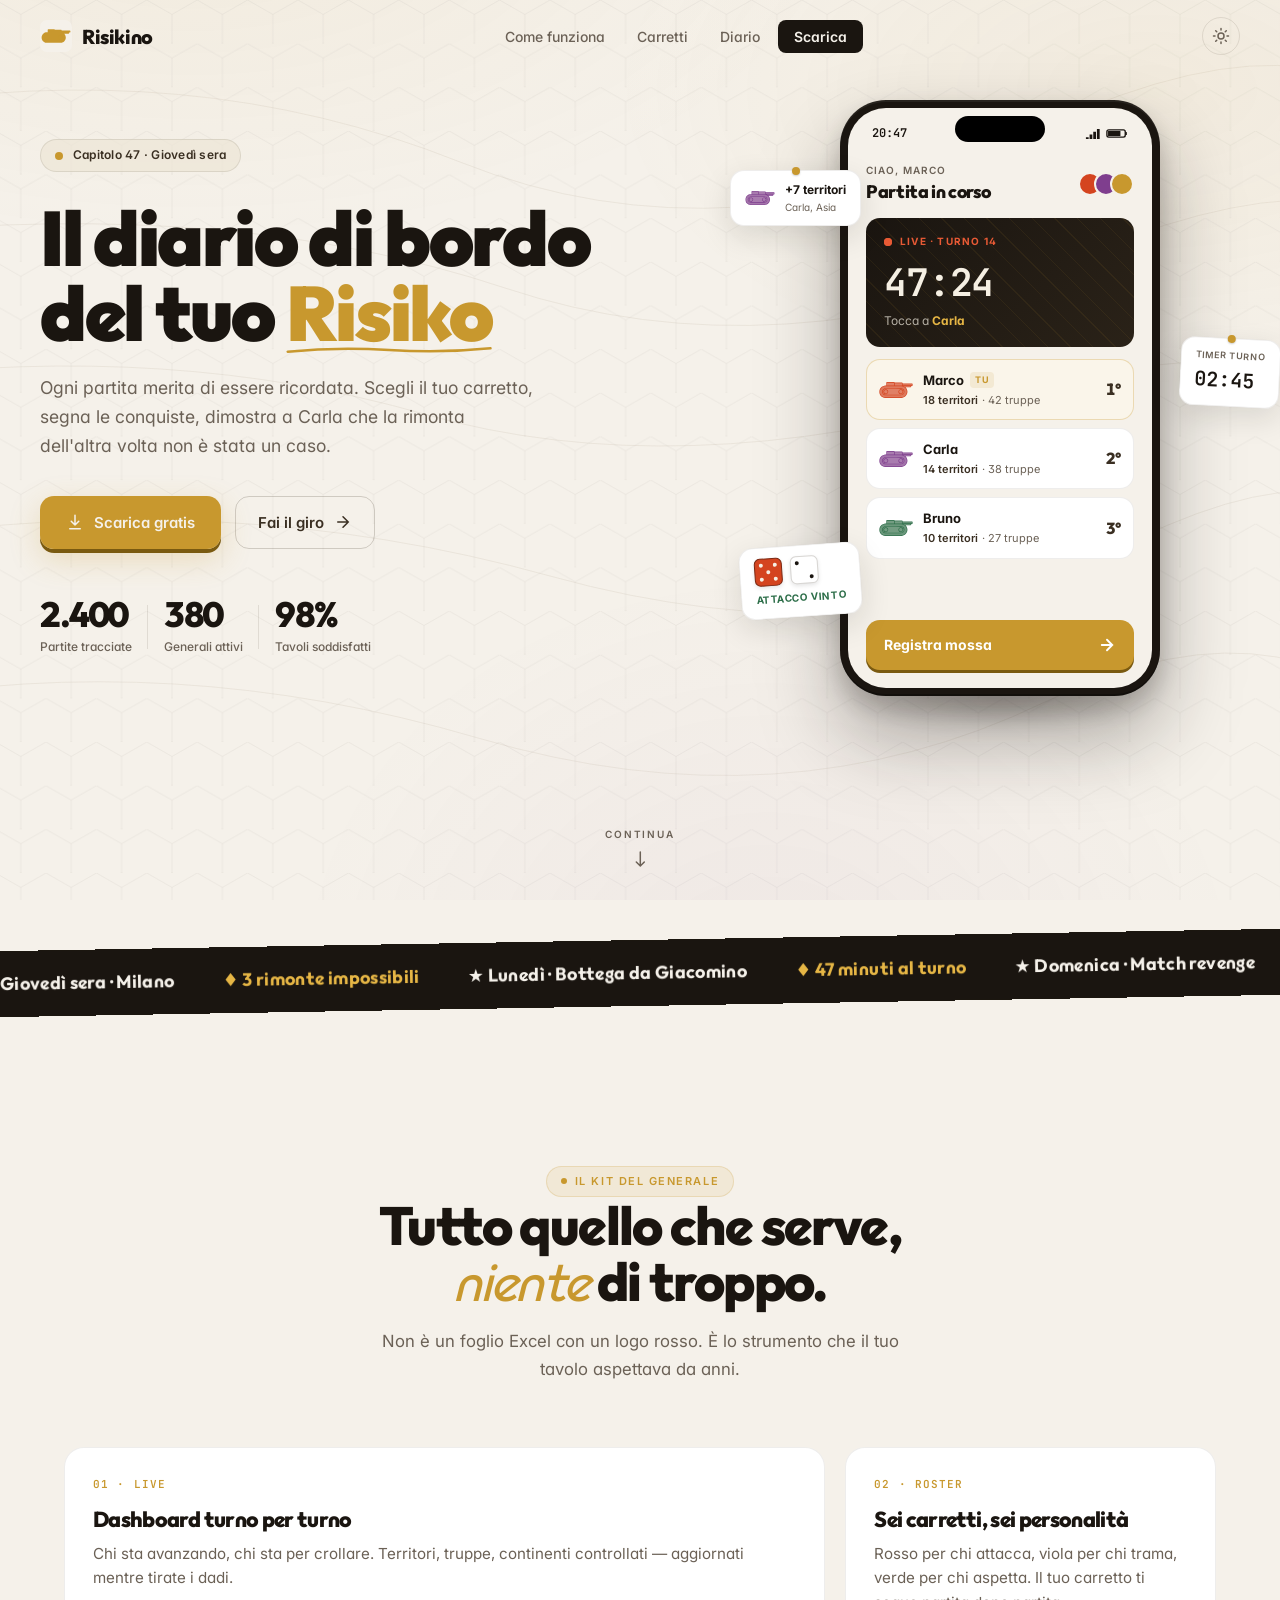
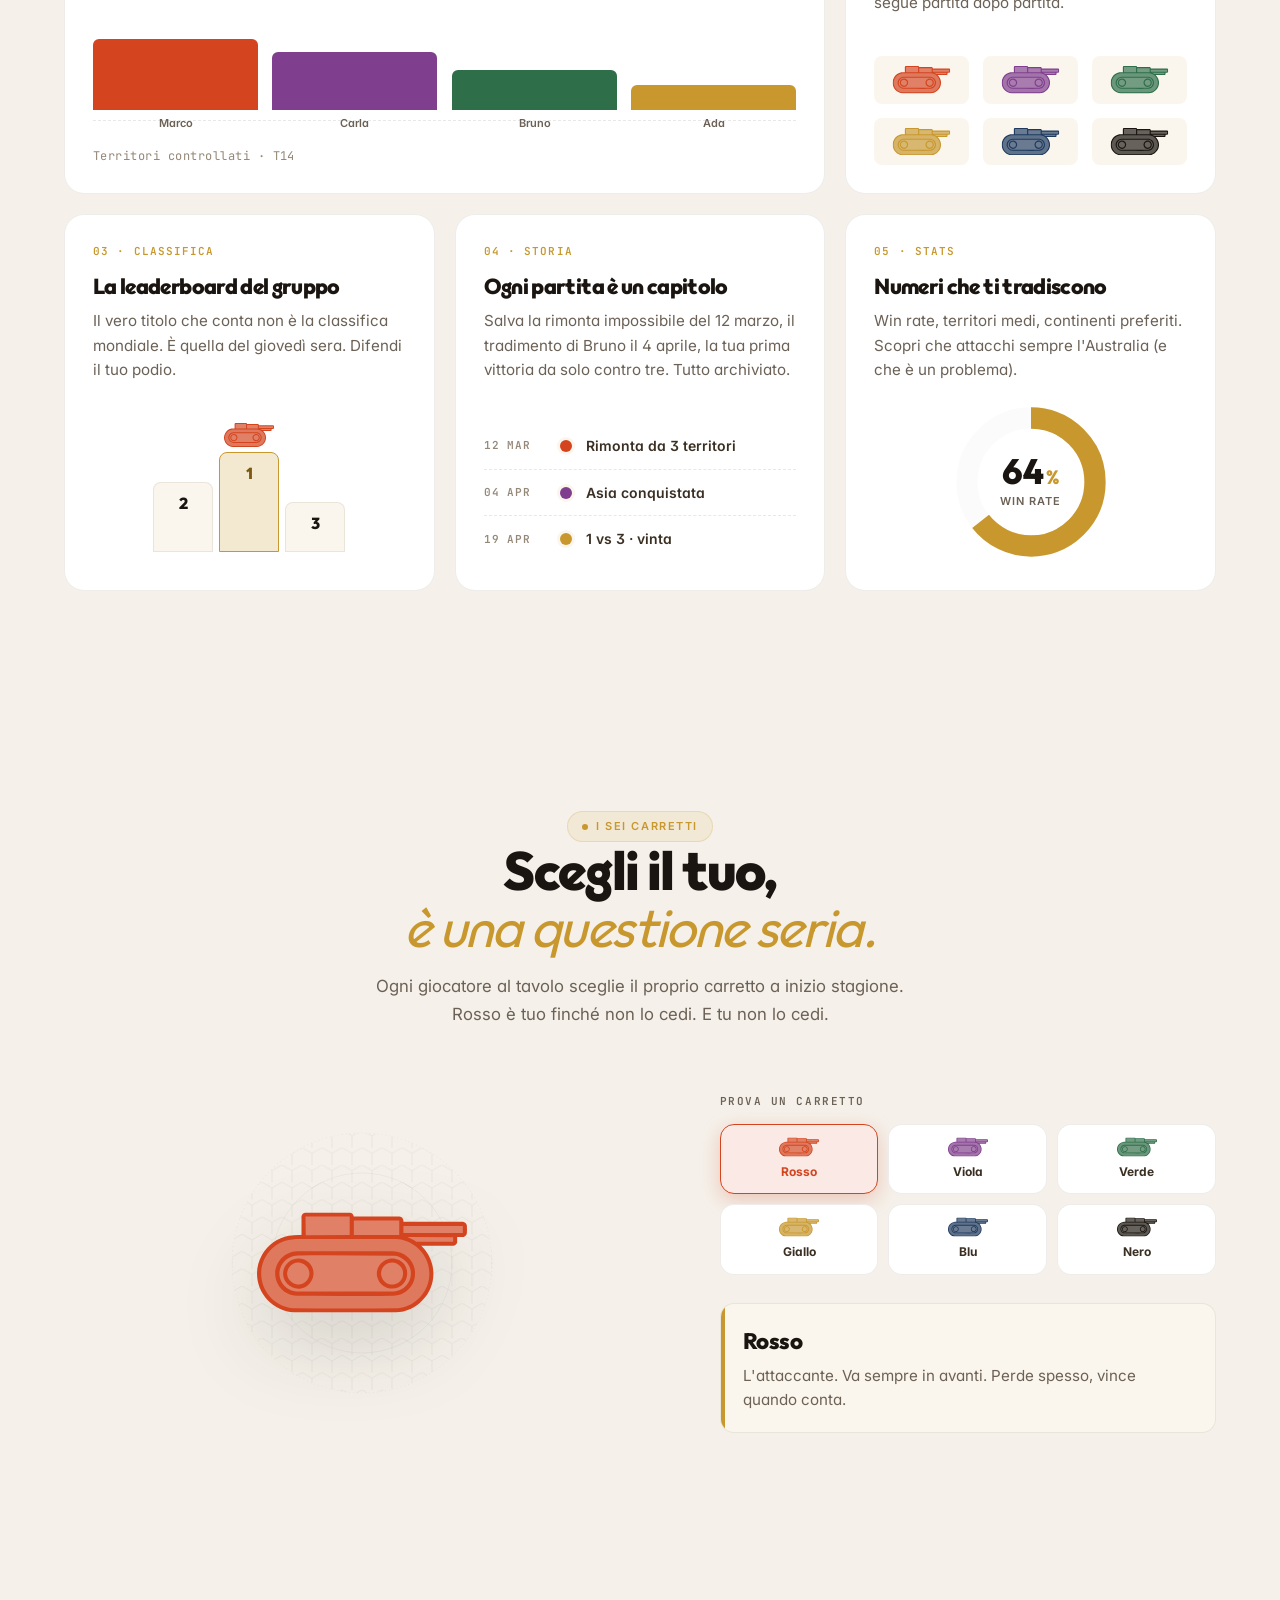
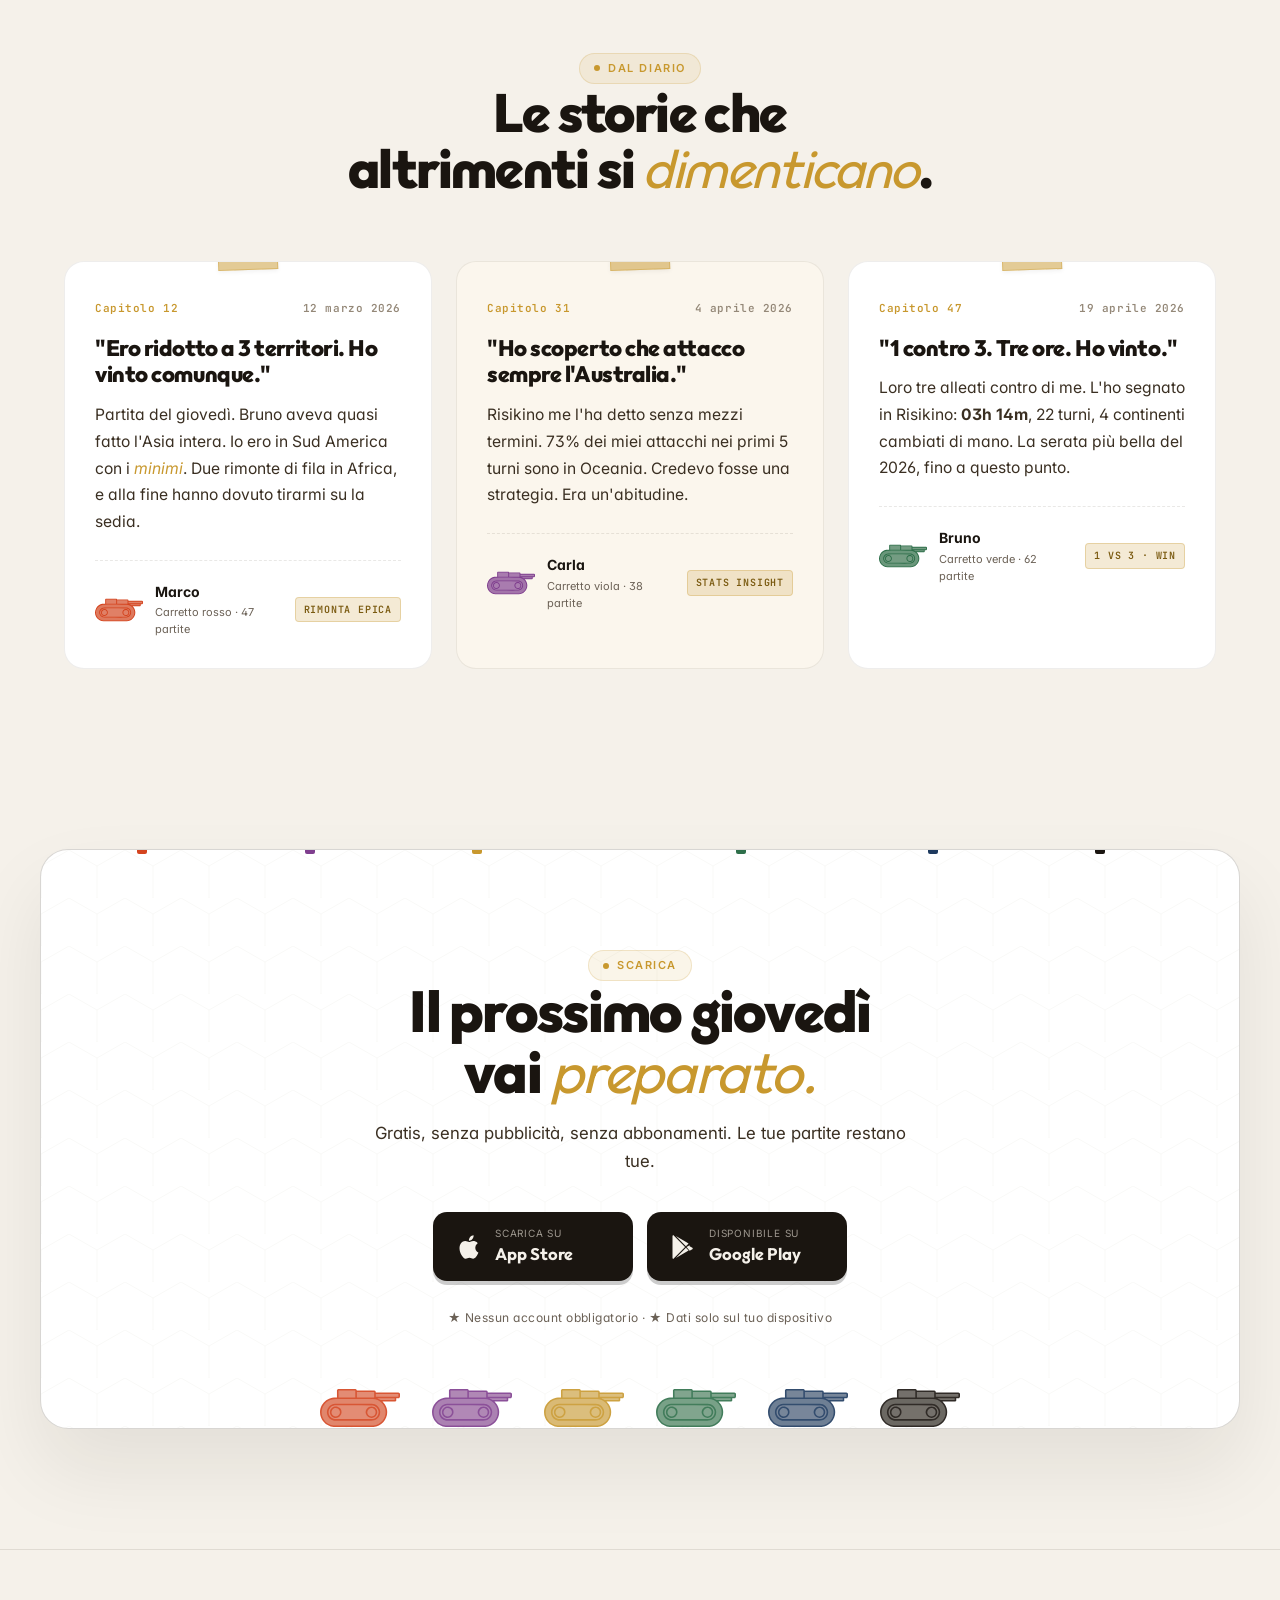
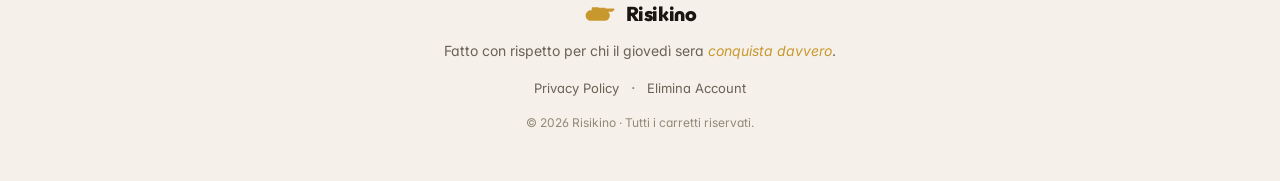
==== commit 675ad05e: "fix: features grid, dice layouts, phone clipping, menu close X, carretto color - Features grid: feat" ====
--- a/sito risikino/index.html
+++ b/sito risikino/index.html
@@ -92,6 +92,11 @@
       <a href="#diario" class="mobile-link">Diario</a>
       <a href="#download" class="mobile-link mobile-link-cta">Scarica gratis</a>
     </nav>
+    <button class="menu-close-btn" id="mobile-close" aria-label="Chiudi menu">
+      <svg viewBox="0 0 24 24" fill="none" stroke="currentColor" stroke-width="2" stroke-linecap="round">
+        <path d="M18 6L6 18M6 6l12 12"/>
+      </svg>
+    </button>
   </div>
 
   <!-- HERO -->
@@ -148,7 +153,7 @@
           <div class="note note-1">
             <span class="note-pin"></span>
             <div class="note-row">
-              <svg class="note-carretto" viewBox="0 0 1363 649"><use href="#carretto-path" fill="#7F3E8E"/></svg>
+              <svg class="note-carretto" viewBox="0 0 1363 649" style="color:#7F3E8E"><use href="#carretto-path"/></svg>
               <div>
                 <div class="note-title">+7 territori</div>
                 <div class="note-sub">Carla, Asia</div>
--- a/sito risikino/style.css
+++ b/sito risikino/style.css
@@ -5,7 +5,7 @@
 
 /* ---------- RESET ---------- */
 *, *::before, *::after { box-sizing: border-box; margin: 0; padding: 0; }
-html { scroll-behavior: smooth; }
+html { scroll-behavior: smooth; overflow-x: hidden; }
 img, svg { display: block; max-width: 100%; }
 button { font: inherit; cursor: pointer; border: none; background: none; color: inherit; }
 a { color: inherit; text-decoration: none; }
@@ -306,10 +306,11 @@
   justify-content: center;
   opacity: 0;
   pointer-events: none;
-  transition: opacity 0.25s var(--ease-out);
+  transform: scale(0.97);
+  transition: opacity 0.28s var(--ease-out), transform 0.28s var(--ease-out);
   z-index: 101;
 }
-.mobile-menu.open { opacity: 1; pointer-events: all; }
+.mobile-menu.open { opacity: 1; pointer-events: all; transform: scale(1); }
 /* hamburger X button stays above overlay */
 .hamburger.open { position: relative; z-index: 102; }
 
@@ -320,6 +321,10 @@
   gap: 4px;
   width: 100%;
   padding: 0 24px;
+}
+@keyframes menuLinkIn {
+  from { opacity: 0; transform: translateY(18px); }
+  to   { opacity: 1; transform: translateY(0); }
 }
 .mobile-link {
   display: block;
@@ -331,8 +336,14 @@
   color: var(--ink-2);
   letter-spacing: -0.02em;
   border-radius: var(--r-md);
-  transition: color var(--t-fast), background var(--t-fast), transform var(--t-fast);
-}
+  transition: color var(--t-fast), transform var(--t-fast);
+  opacity: 0;
+}
+.mobile-menu.open .mobile-link { animation: menuLinkIn 0.4s var(--ease-out) both; }
+.mobile-menu.open .mobile-link:nth-child(1) { animation-delay: 0.08s; }
+.mobile-menu.open .mobile-link:nth-child(2) { animation-delay: 0.15s; }
+.mobile-menu.open .mobile-link:nth-child(3) { animation-delay: 0.22s; }
+.mobile-menu.open .mobile-link:nth-child(4) { animation-delay: 0.29s; }
 .mobile-link:hover { color: var(--red); transform: scale(1.04); }
 .mobile-link-cta {
   margin-top: 24px;
@@ -344,6 +355,26 @@
   box-shadow: 0 4px 0 rgba(0,0,0,0.2);
 }
 .mobile-link-cta:hover { background: var(--red); color: var(--paper) !important; transform: translateY(-2px); }
+
+.menu-close-btn {
+  position: absolute;
+  bottom: 48px;
+  left: 50%;
+  transform: translateX(-50%);
+  width: 48px; height: 48px;
+  border-radius: 50%;
+  border: 1.5px solid var(--line-2);
+  background: var(--card);
+  display: grid;
+  place-items: center;
+  color: var(--muted);
+  box-shadow: 0 4px 16px rgba(26,21,16,0.1);
+  transition: color var(--t-fast), border-color var(--t-fast);
+  opacity: 0;
+}
+.menu-close-btn svg { width: 18px; height: 18px; }
+.menu-close-btn:hover { color: var(--ink); border-color: var(--ink); }
+.mobile-menu.open .menu-close-btn { animation: menuLinkIn 0.4s var(--ease-out) 0.35s both; }
 
 /* ---------- HERO ---------- */
 .hero {
@@ -882,11 +913,18 @@
 }
 .die-attack .pip { background: #F5EFE3; }
 .die-defend .pip { background: var(--ink); }
-/* Face layouts */
+/* Face layouts — explicit grid-area for every face so auto-placement never fires */
+.die[data-face="1"] .c  { grid-area: 2/2; }
+.die[data-face="2"] .tl { grid-area: 1/1; } .die[data-face="2"] .br { grid-area: 3/3; }
+.die[data-face="3"] .tl { grid-area: 1/1; } .die[data-face="3"] .c  { grid-area: 2/2; } .die[data-face="3"] .br { grid-area: 3/3; }
+.die[data-face="4"] .tl { grid-area: 1/1; } .die[data-face="4"] .tr { grid-area: 1/3; }
+.die[data-face="4"] .bl { grid-area: 3/1; } .die[data-face="4"] .br { grid-area: 3/3; }
+.die[data-face="5"] .tl { grid-area: 1/1; } .die[data-face="5"] .tr { grid-area: 1/3; }
+.die[data-face="5"] .c  { grid-area: 2/2; }
+.die[data-face="5"] .bl { grid-area: 3/1; } .die[data-face="5"] .br { grid-area: 3/3; }
 .die[data-face="6"] .tl { grid-area: 1/1; } .die[data-face="6"] .tr { grid-area: 1/3; }
 .die[data-face="6"] .ml { grid-area: 2/1; } .die[data-face="6"] .mr { grid-area: 2/3; }
 .die[data-face="6"] .bl { grid-area: 3/1; } .die[data-face="6"] .br { grid-area: 3/3; }
-.die[data-face="3"] .tl { grid-area: 1/1; } .die[data-face="3"] .c { grid-area: 2/2; } .die[data-face="3"] .br { grid-area: 3/3; }
 
 .note-dice-label {
   font-size: 10px;
@@ -987,8 +1025,8 @@
   transform: translateY(-6px);
   box-shadow: 0 20px 50px rgba(26,21,16,0.1);
 }
-.feature-big { grid-column: span 3; }
-.feature-wide { grid-column: span 4; }
+.feature-big { grid-column: span 4; }
+.feature-wide { grid-column: span 2; }
 
 .fc-eyebrow {
   font-family: var(--ff-mono);
@@ -1477,18 +1515,21 @@
 .download-stage {
   max-width: 1200px;
   margin: 0 auto;
-  background: var(--ink);
-  color: var(--paper);
+  background: var(--card);
+  color: var(--ink);
+  border: 1px solid var(--line-2);
   border-radius: var(--r-xl);
   padding: 100px 40px 0;
   position: relative;
   overflow: hidden;
-  box-shadow: 0 40px 80px rgba(26,21,16,0.2);
+  box-shadow: 0 40px 80px rgba(26,21,16,0.08);
 }
 
 [data-theme="dark"] .download-stage {
   background: linear-gradient(135deg, #1F1914 0%, #2A2218 100%);
-  border: 1px solid var(--line-2);
+  color: var(--paper);
+  border-color: var(--line-2);
+  box-shadow: 0 40px 80px rgba(26,21,16,0.2);
 }
 
 /* Hex pattern inside download */
@@ -1496,8 +1537,11 @@
   content: "";
   position: absolute;
   inset: 0;
+  background-image: url("data:image/svg+xml;utf8,<svg xmlns='http://www.w3.org/2000/svg' width='56' height='48'><path d='M28 0 L56 16 L56 48 L28 64 L0 48 L0 16 Z' fill='none' stroke='%231A1510' stroke-width='0.5' opacity='0.06'/></svg>");
+  pointer-events: none;
+}
+[data-theme="dark"] .download-stage::before {
   background-image: url("data:image/svg+xml;utf8,<svg xmlns='http://www.w3.org/2000/svg' width='56' height='48'><path d='M28 0 L56 16 L56 48 L28 64 L0 48 L0 16 Z' fill='none' stroke='%23F5EFE3' stroke-width='0.5' opacity='0.12'/></svg>");
-  pointer-events: none;
 }
 
 .dl-confetti {
@@ -1533,14 +1577,24 @@
   padding-bottom: 60px;
 }
 .download-content .section-tag {
+  color: var(--red);
+  background: rgba(200,152,46,0.10);
+  border-color: rgba(200,152,46,0.2);
+}
+.download-content .section-tag::before { background: var(--red); }
+.download-content .section-title { color: var(--ink); font-size: clamp(2.2rem, 5vw, 3.6rem); }
+.download-content .section-title em { color: var(--red); }
+.download-content .section-sub { color: var(--ink-2); margin: 18px auto 36px; }
+
+[data-theme="dark"] .download-content .section-tag {
   color: var(--gold-soft);
   background: rgba(230,182,69,0.15);
   border-color: rgba(230,182,69,0.3);
 }
-.download-content .section-tag::before { background: var(--gold-soft); }
-.download-content .section-title { color: var(--paper); font-size: clamp(2.2rem, 5vw, 3.6rem); }
-.download-content .section-title em { color: var(--gold-soft); }
-.download-content .section-sub { color: rgba(245,239,227,0.65); margin: 18px auto 36px; }
+[data-theme="dark"] .download-content .section-tag::before { background: var(--gold-soft); }
+[data-theme="dark"] .download-content .section-title { color: var(--paper); }
+[data-theme="dark"] .download-content .section-title em { color: var(--gold-soft); }
+[data-theme="dark"] .download-content .section-sub { color: rgba(245,239,227,0.65); }
 
 .download-buttons {
   display: flex;
@@ -1553,26 +1607,33 @@
   display: inline-flex;
   align-items: center;
   gap: 12px;
-  background: var(--paper);
-  color: var(--ink);
+  background: var(--ink);
+  color: var(--paper);
   border-radius: var(--r-md);
   padding: 14px 22px;
   min-width: 200px;
   transition: transform var(--t) var(--ease-spring), box-shadow var(--t);
-  box-shadow: 0 4px 0 0 rgba(0,0,0,0.3);
-}
-.store-btn:hover { transform: translateY(-3px); box-shadow: 0 7px 0 0 rgba(0,0,0,0.3); }
-.store-btn:active { transform: translateY(2px); box-shadow: 0 1px 0 0 rgba(0,0,0,0.3); }
-.store-icon { width: 28px; height: 28px; color: var(--ink); }
+  box-shadow: 0 4px 0 0 rgba(0,0,0,0.2);
+}
+.store-btn:hover { transform: translateY(-3px); box-shadow: 0 7px 0 0 rgba(0,0,0,0.2); }
+.store-btn:active { transform: translateY(2px); box-shadow: 0 1px 0 0 rgba(0,0,0,0.2); }
+.store-icon { width: 28px; height: 28px; color: var(--paper); }
 .store-text { display: flex; flex-direction: column; text-align: left; }
-.store-top { font-size: 10px; color: var(--muted); text-transform: uppercase; letter-spacing: 0.08em; }
+.store-top { font-size: 10px; color: rgba(245,239,227,0.6); text-transform: uppercase; letter-spacing: 0.08em; }
 .store-name { font-family: var(--ff-display); font-weight: 700; font-size: 1.05rem; }
+
+[data-theme="dark"] .store-btn { background: var(--paper); color: var(--ink); box-shadow: 0 4px 0 0 rgba(0,0,0,0.3); }
+[data-theme="dark"] .store-btn:hover { box-shadow: 0 7px 0 0 rgba(0,0,0,0.3); }
+[data-theme="dark"] .store-btn:active { box-shadow: 0 1px 0 0 rgba(0,0,0,0.3); }
+[data-theme="dark"] .store-icon { color: var(--ink); }
+[data-theme="dark"] .store-top { color: var(--muted); }
 
 .dl-note {
   font-size: 12px;
-  color: rgba(245,239,227,0.55);
+  color: var(--muted);
   letter-spacing: 0.04em;
 }
+[data-theme="dark"] .dl-note { color: rgba(245,239,227,0.55); }
 
 /* Convoy of carretti rolling at bottom */
 .dl-convoy {
@@ -1676,8 +1737,9 @@
   /* hero */
   .hero { padding: 90px 16px 60px; overflow: hidden; }
   .hero-inner { gap: 40px; }
-  .phone-stage { width: 260px; }
-  .phone-screen { height: 500px; }
+  .phone-stage { width: 260px; animation: none; transform: none; }
+  .phone-screen { height: 500px; gap: 8px; }
+  .ph-live-timer { font-size: 28px; }
   /* hide floating notes on small screens — too cramped */
   .note-1, .note-2, .note-3 { display: none; }
   .scroll-hint { display: none; }
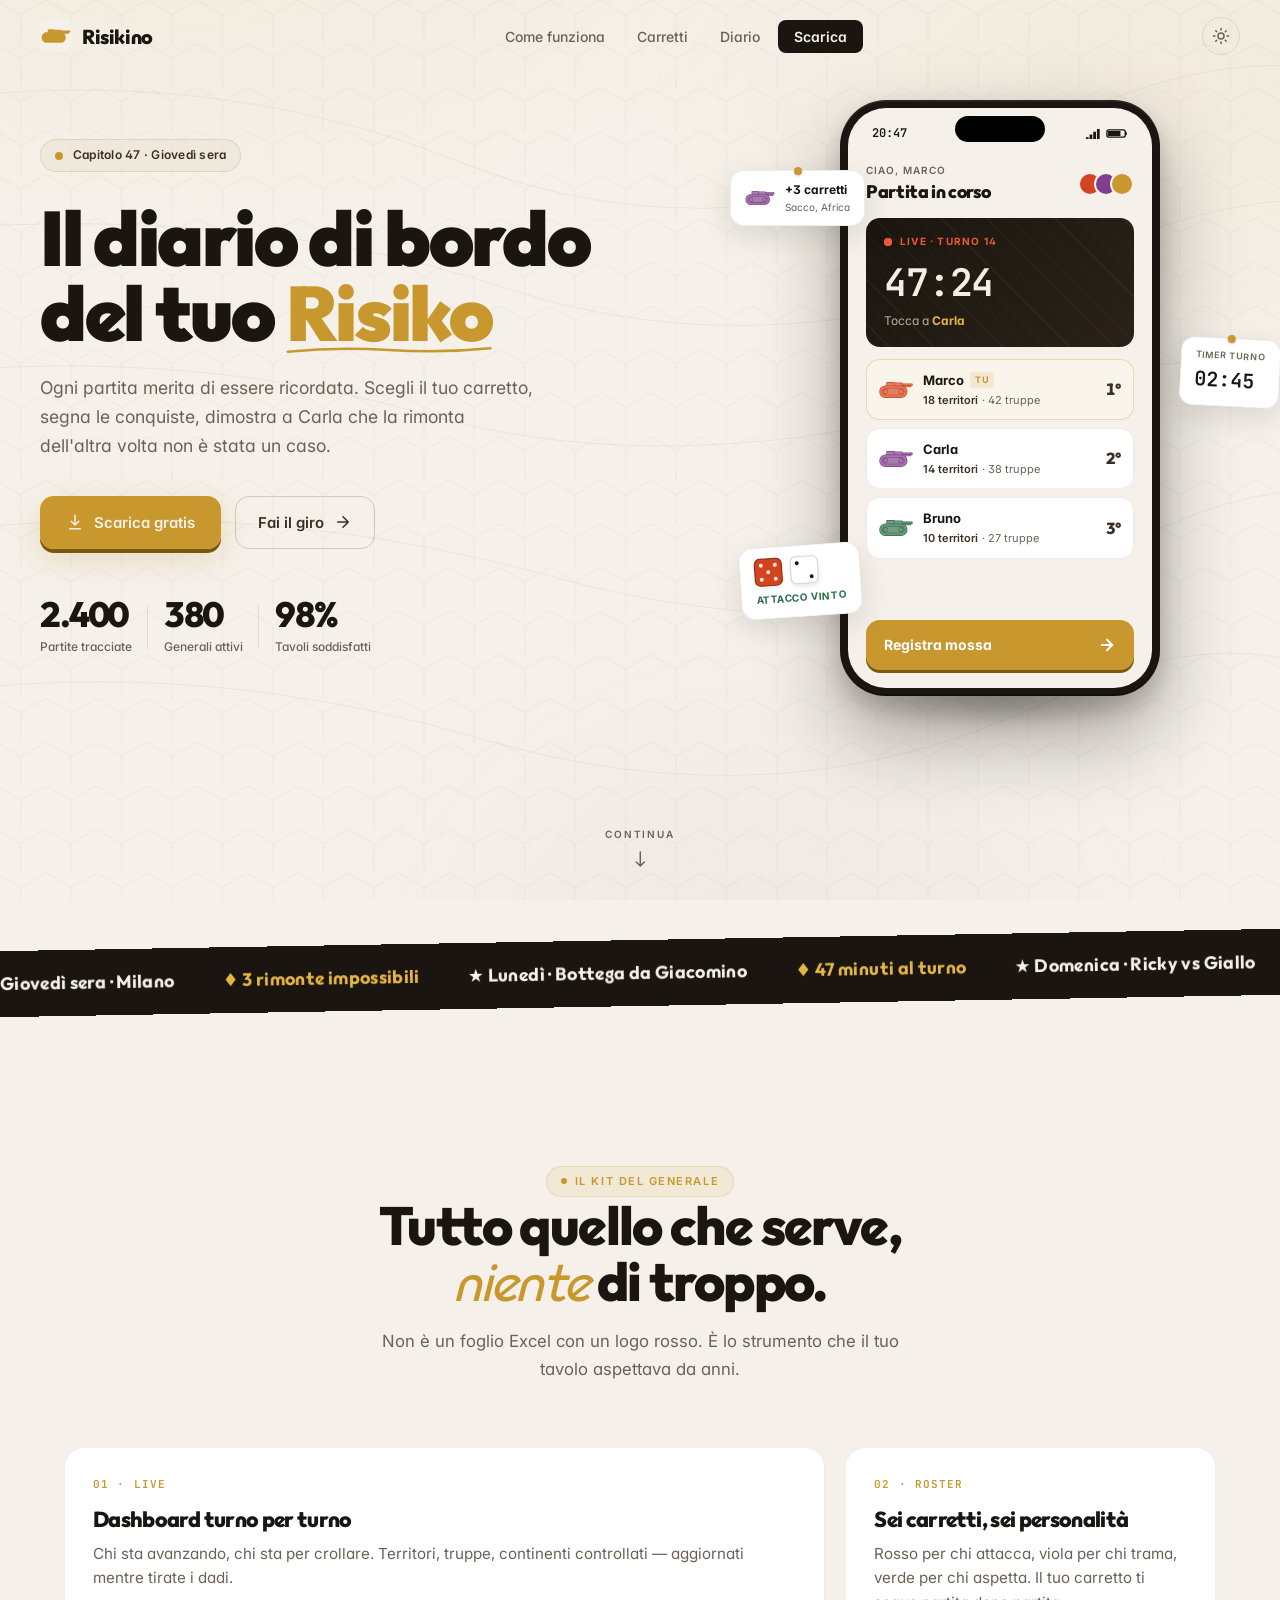
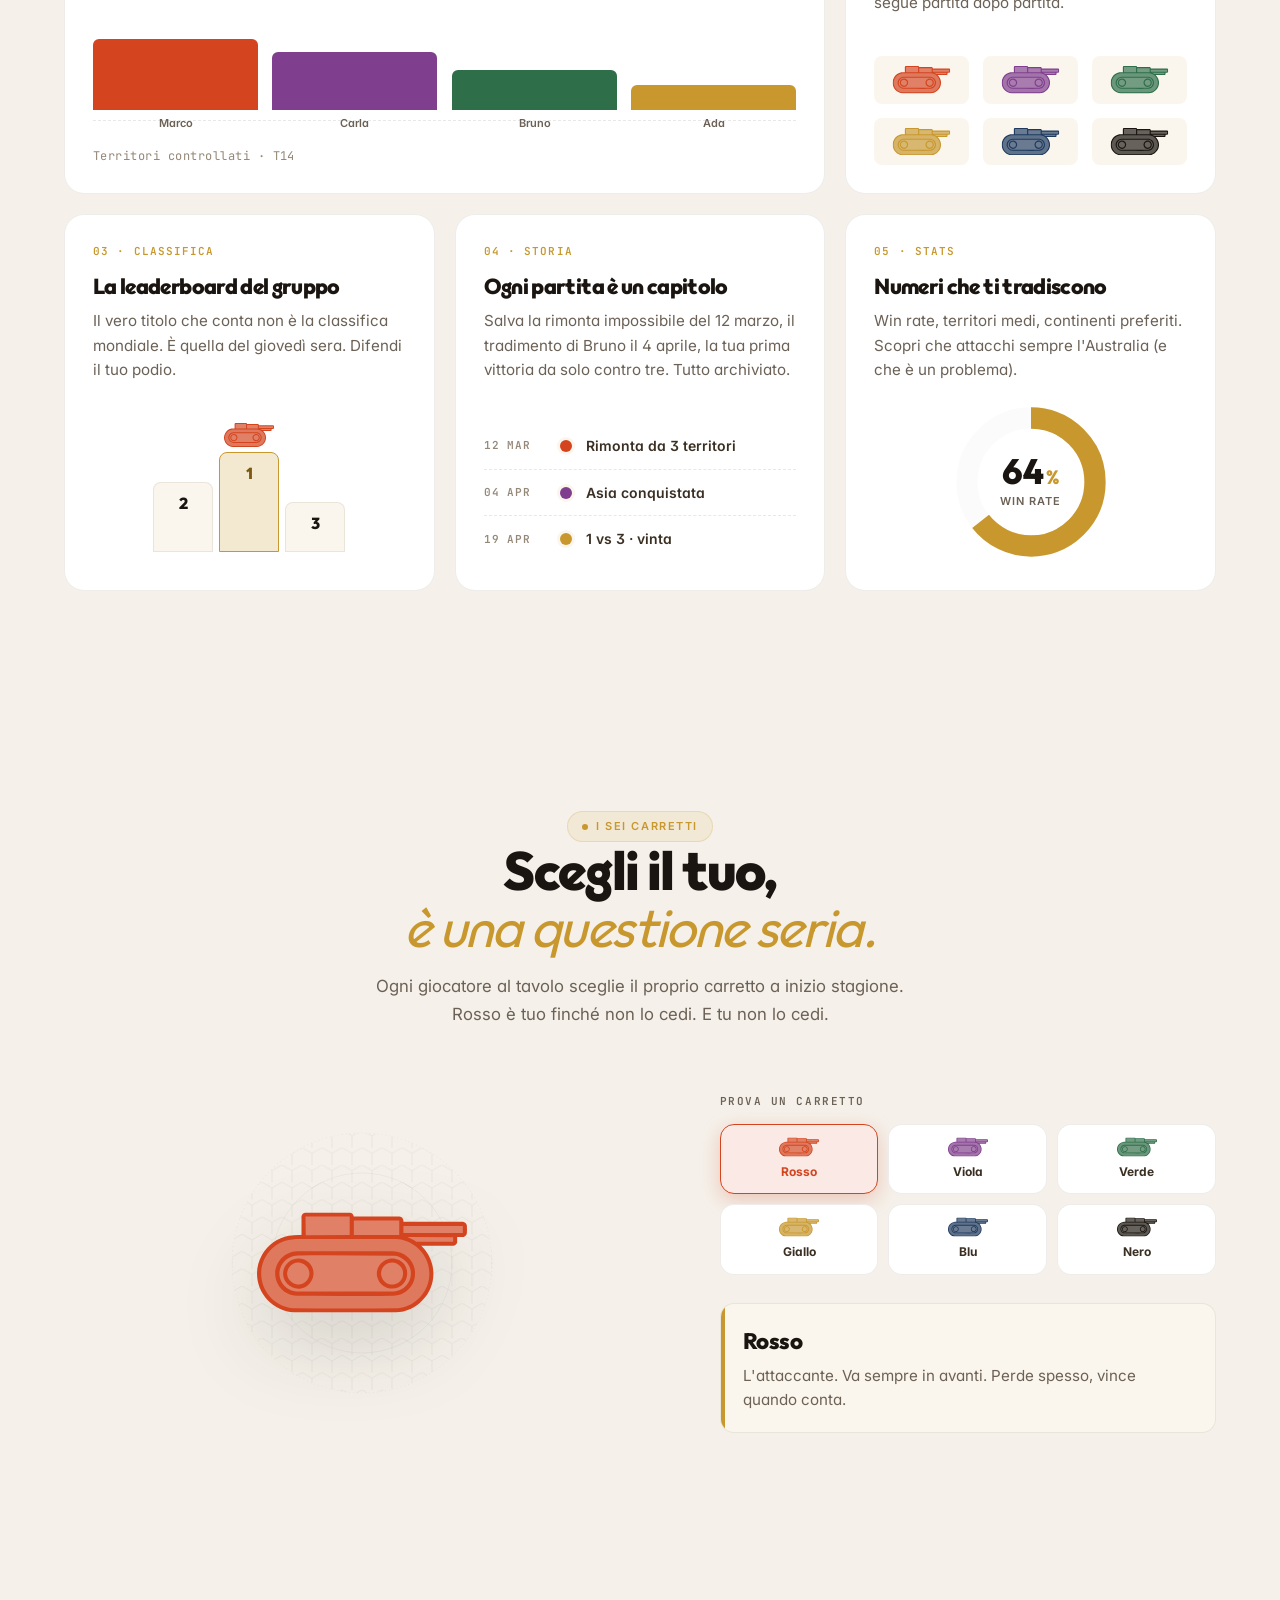
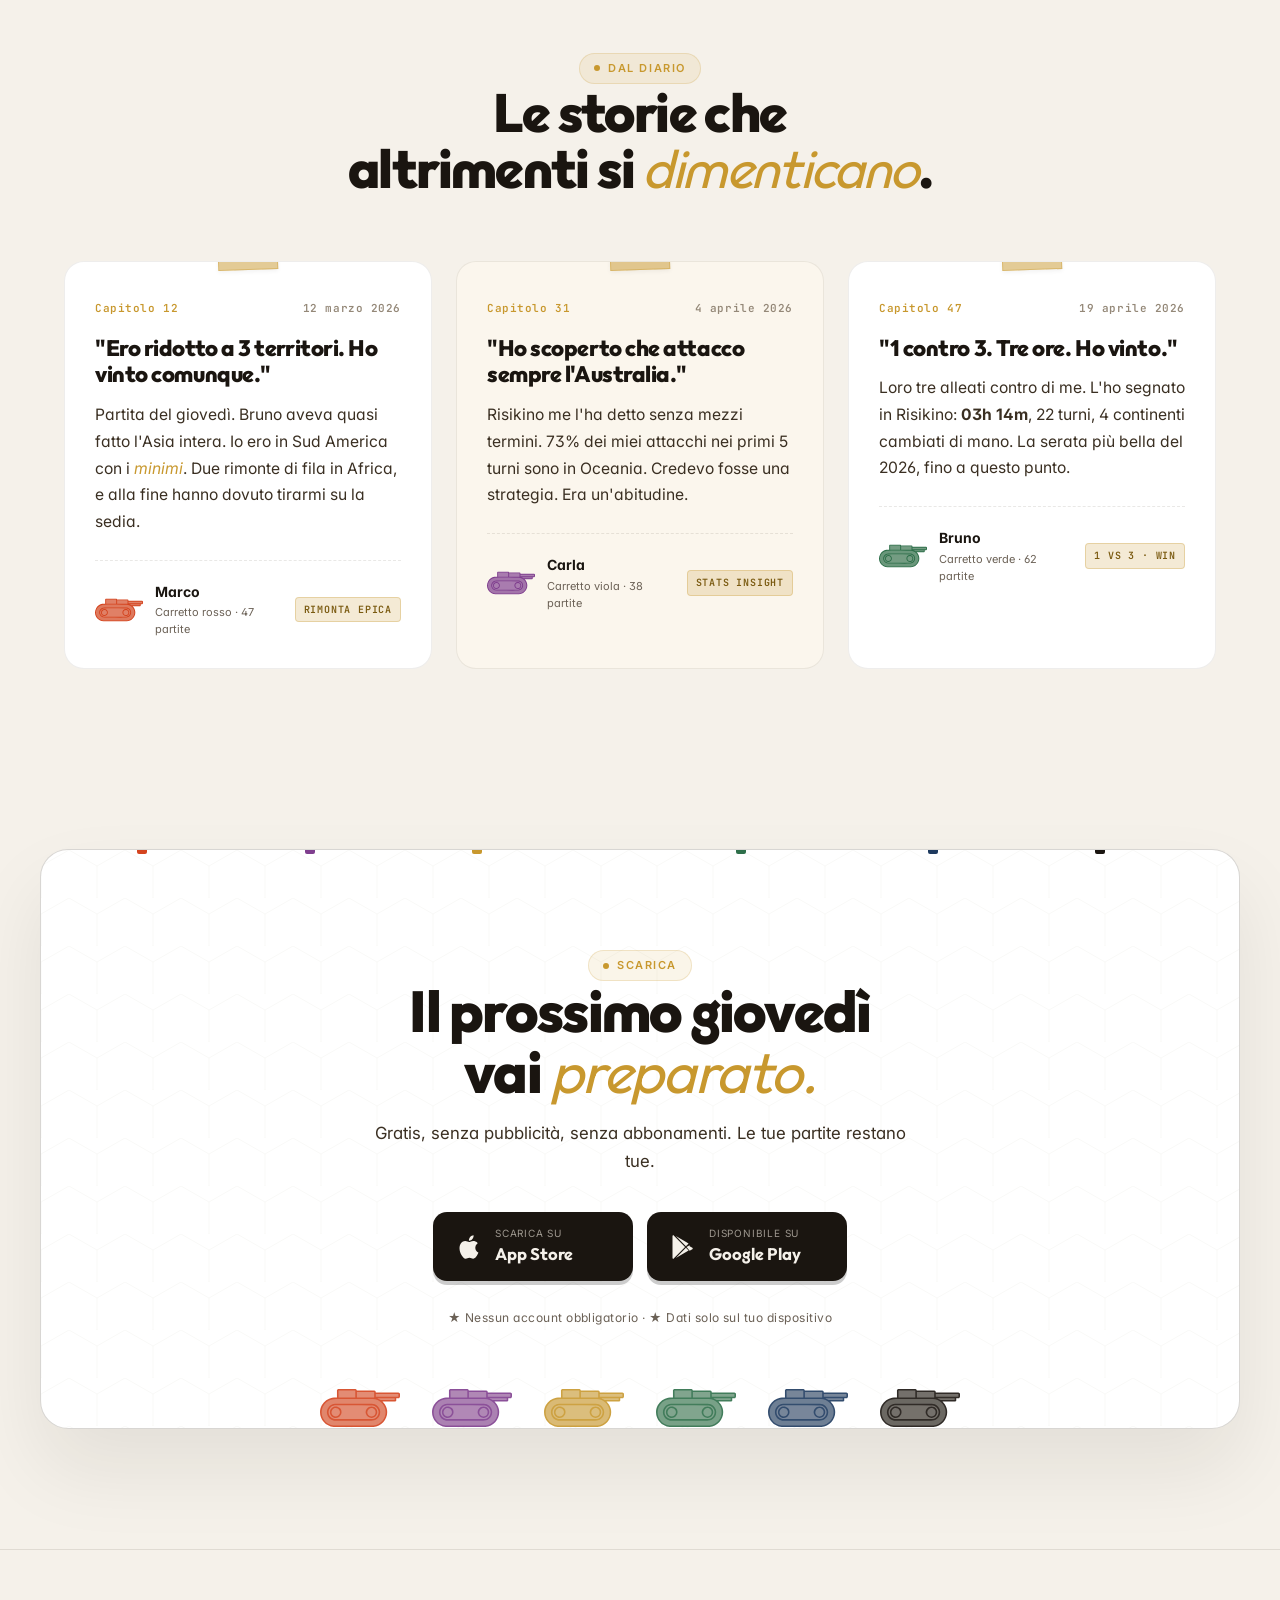
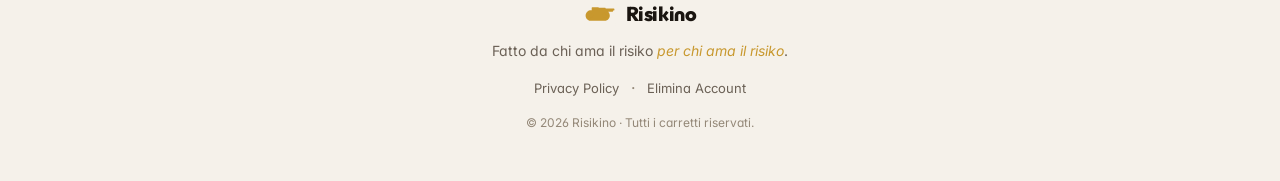
==== commit ffb91159: "fix: menu X centering, phone mobile reduced, text updates - Menu close X: separate @keyframes menuCl" ====
--- a/sito risikino/index.html
+++ b/sito risikino/index.html
@@ -155,8 +155,8 @@
             <div class="note-row">
               <svg class="note-carretto" viewBox="0 0 1363 649" style="color:#7F3E8E"><use href="#carretto-path"/></svg>
               <div>
-                <div class="note-title">+7 territori</div>
-                <div class="note-sub">Carla, Asia</div>
+                <div class="note-title">+3 carretti</div>
+                <div class="note-sub">Sacco, Africa</div>
               </div>
             </div>
           </div>
@@ -291,13 +291,13 @@
       <span class="mq-item">♦ 3 rimonte impossibili</span>
       <span class="mq-item">★ Lunedì · Bottega da Giacomino</span>
       <span class="mq-item">♦ 47 minuti al turno</span>
-      <span class="mq-item">★ Domenica · Match revenge</span>
+      <span class="mq-item">★ Domenica · Ricky vs Giallo</span>
       <span class="mq-item">♦ 18 territori conquistati</span>
       <span class="mq-item">★ Giovedì sera · Milano</span>
       <span class="mq-item">♦ 3 rimonte impossibili</span>
       <span class="mq-item">★ Lunedì · Bottega da Giacomino</span>
       <span class="mq-item">♦ 47 minuti al turno</span>
-      <span class="mq-item">★ Domenica · Match revenge</span>
+      <span class="mq-item">★ Domenica · Ricky vs Giallo</span>
       <span class="mq-item">♦ 18 territori conquistati</span>
     </div>
   </div>
@@ -597,7 +597,7 @@
         </span>
         <span class="logo-text">Risikino</span>
       </div>
-      <p class="footer-tagline">Fatto con rispetto per chi il giovedì sera <em>conquista davvero</em>.</p>
+      <p class="footer-tagline">Fatto da chi ama il risiko <em>per chi ama il risiko</em>.</p>
       <div class="footer-links">
         <a href="privacy.html" class="footer-link">Privacy Policy</a>
         <span class="footer-sep">·</span>
--- a/sito risikino/style.css
+++ b/sito risikino/style.css
@@ -374,7 +374,11 @@
 }
 .menu-close-btn svg { width: 18px; height: 18px; }
 .menu-close-btn:hover { color: var(--ink); border-color: var(--ink); }
-.mobile-menu.open .menu-close-btn { animation: menuLinkIn 0.4s var(--ease-out) 0.35s both; }
+@keyframes menuCloseIn {
+  from { opacity: 0; transform: translateX(-50%) translateY(18px); }
+  to   { opacity: 1; transform: translateX(-50%) translateY(0); }
+}
+.mobile-menu.open .menu-close-btn { animation: menuCloseIn 0.4s var(--ease-out) 0.35s both; }
 
 /* ---------- HERO ---------- */
 .hero {
@@ -1738,8 +1742,11 @@
   .hero { padding: 90px 16px 60px; overflow: hidden; }
   .hero-inner { gap: 40px; }
   .phone-stage { width: 260px; animation: none; transform: none; }
-  .phone-screen { height: 500px; gap: 8px; }
-  .ph-live-timer { font-size: 28px; }
+  .phone-screen { height: 460px; gap: 8px; }
+  .ph-live-timer { font-size: 26px; margin-top: 2px; }
+  .ph-live-sub { font-size: 11px; }
+  .ph-players .ph-player:last-child { display: none; }
+  .ph-cta { display: none; }
   /* hide floating notes on small screens — too cramped */
   .note-1, .note-2, .note-3 { display: none; }
   .scroll-hint { display: none; }
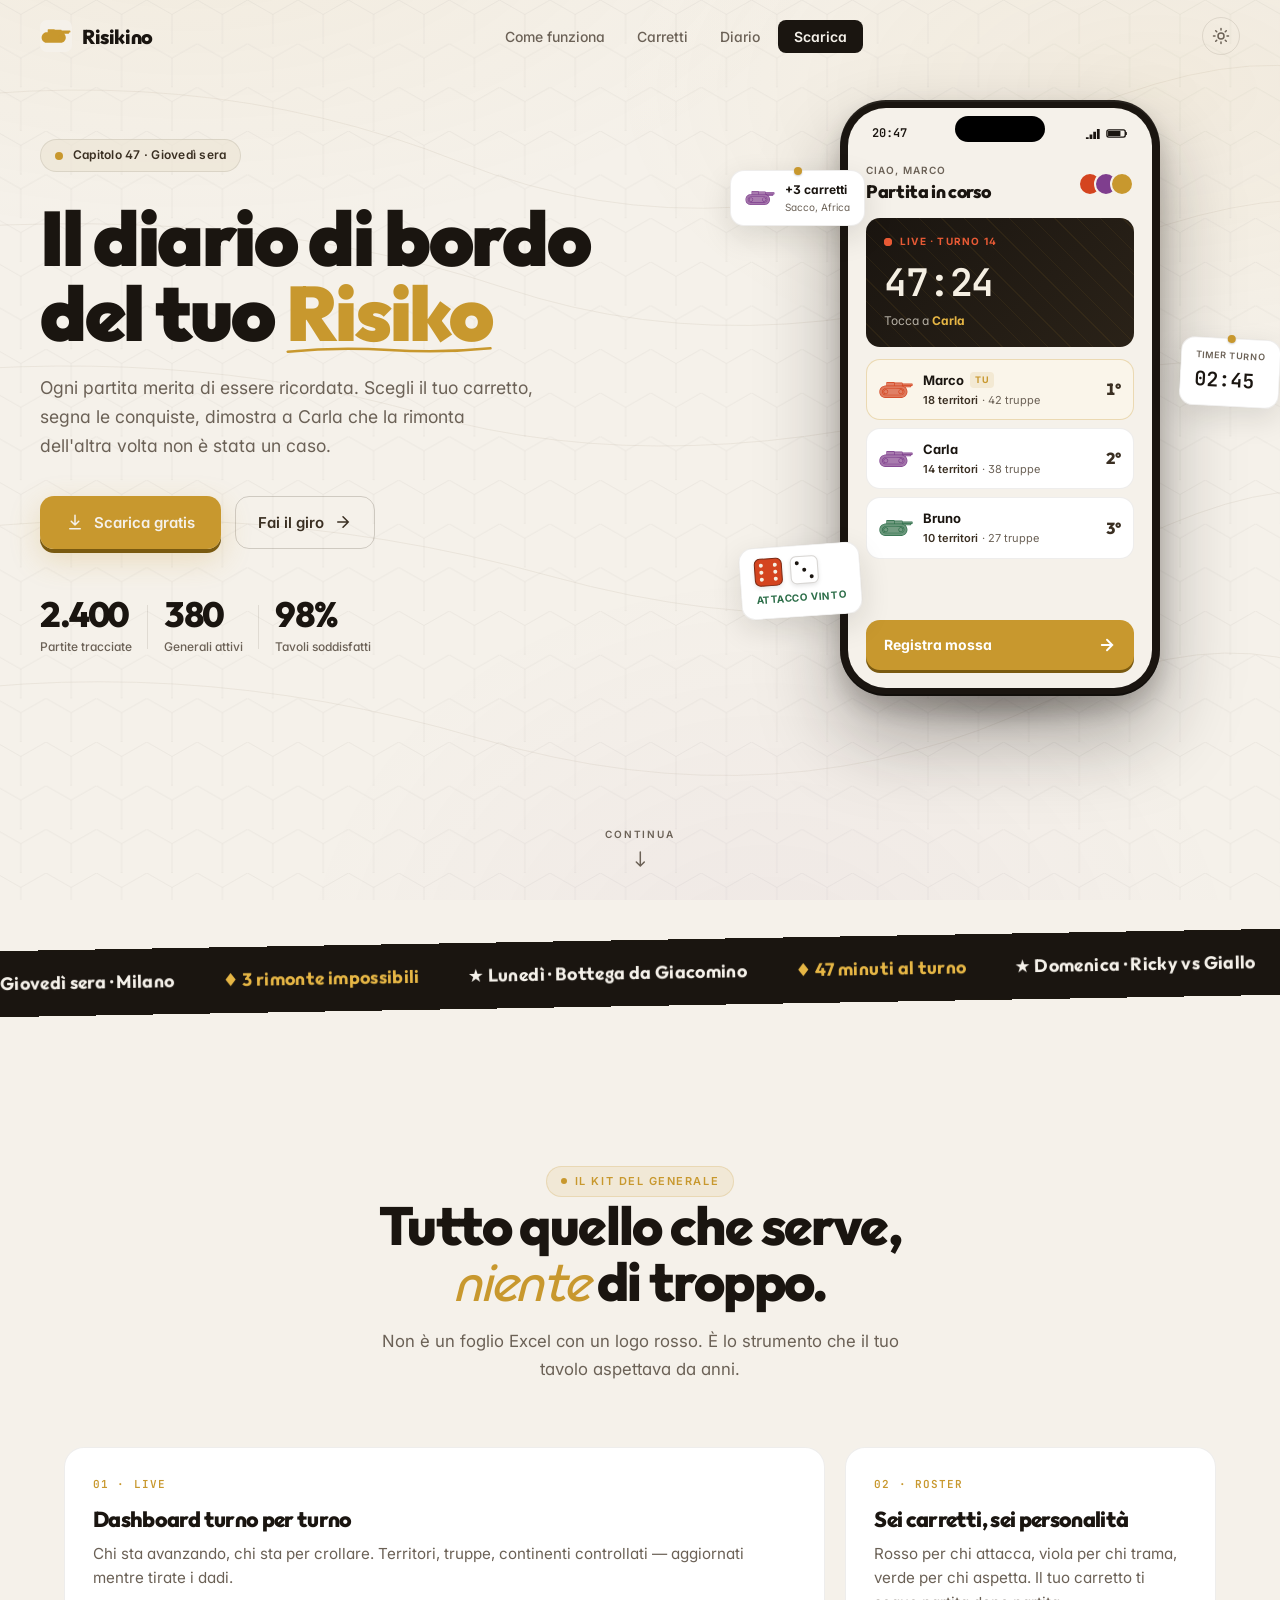
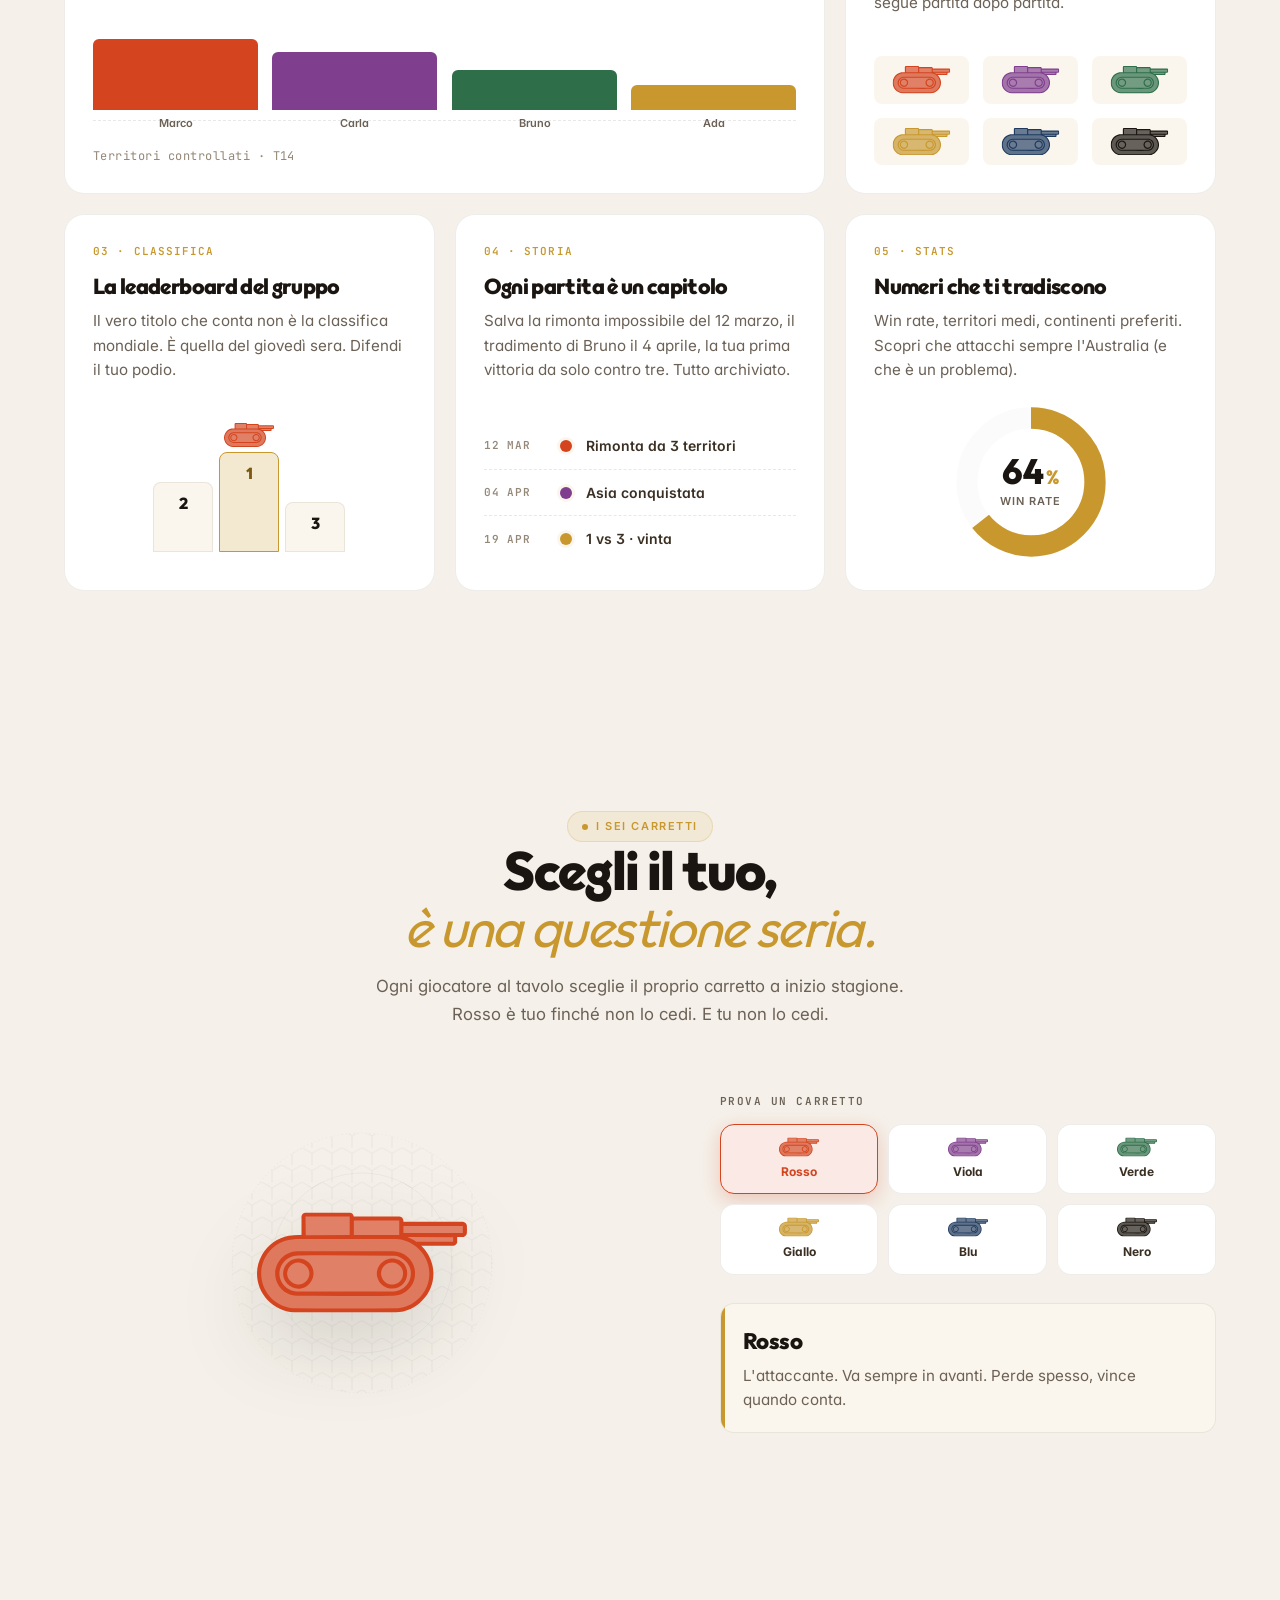
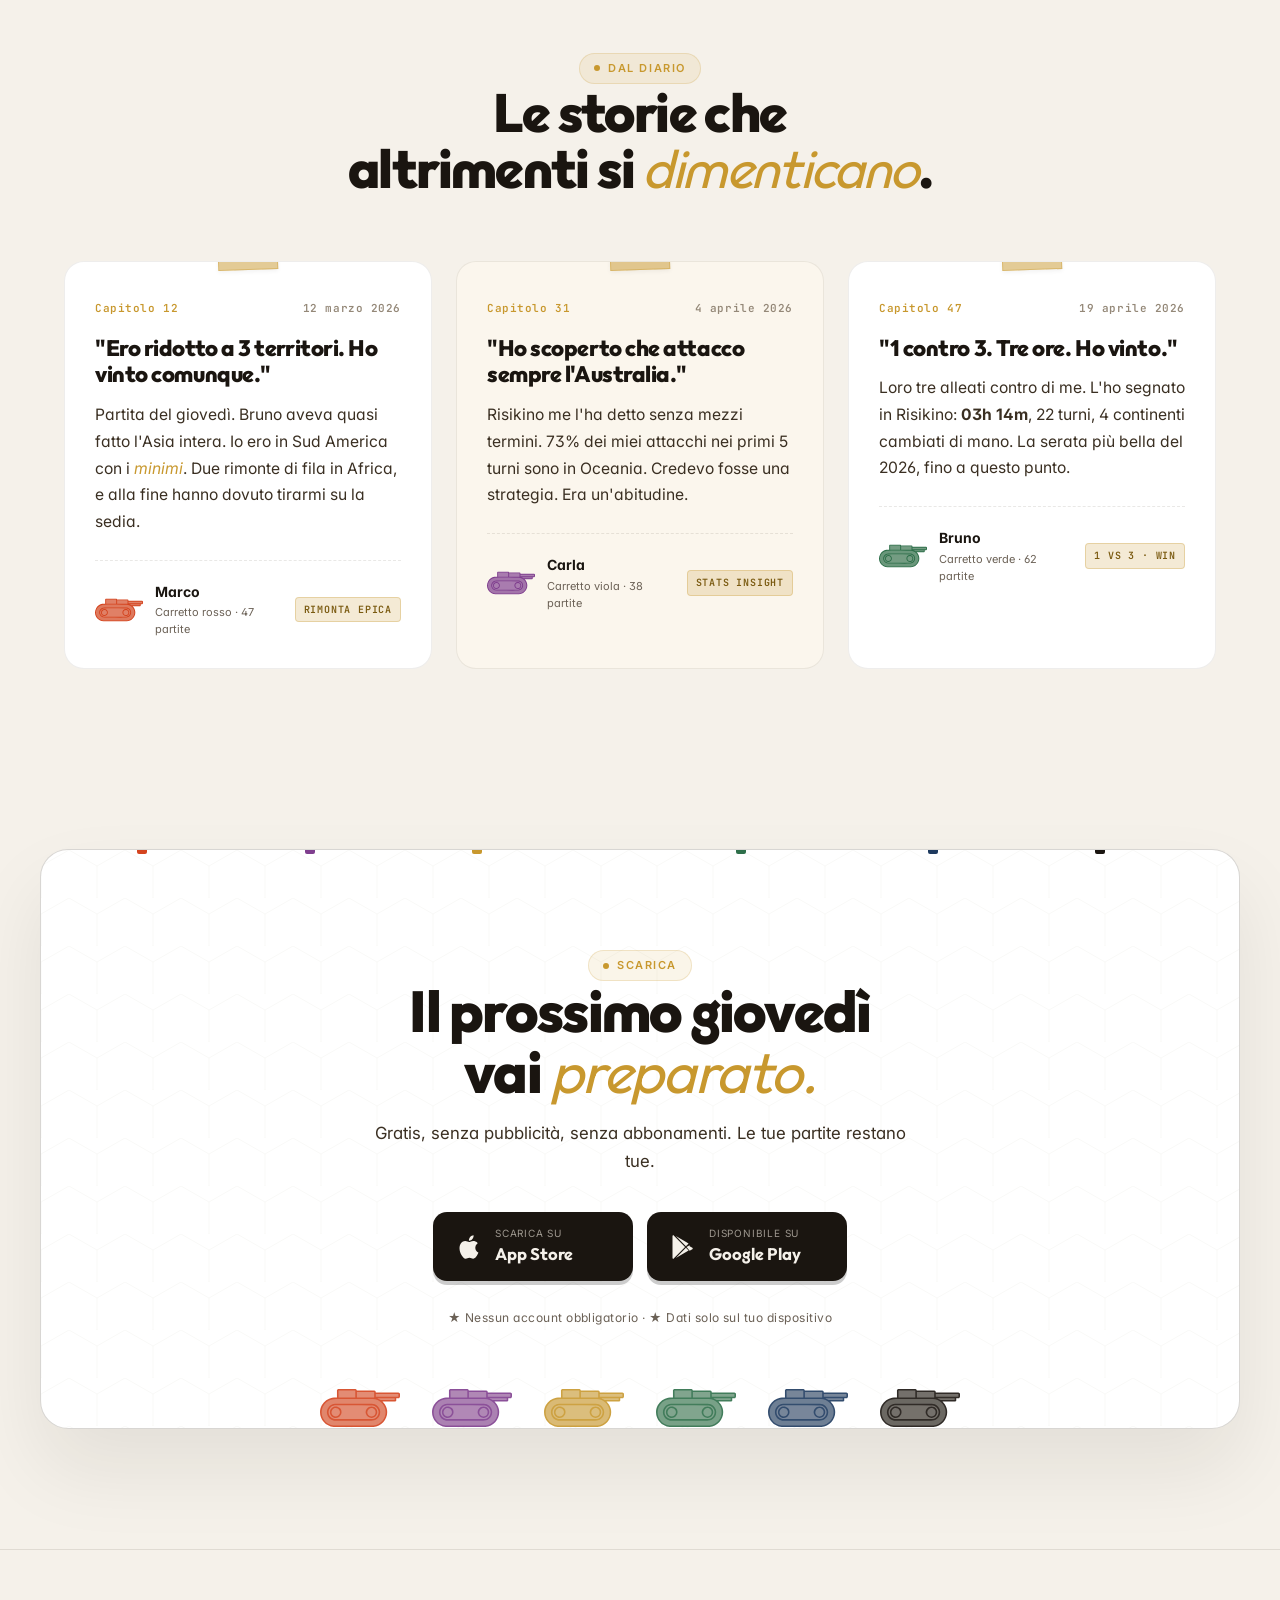
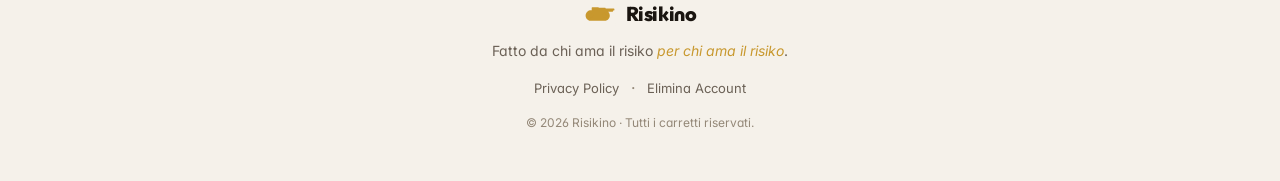
==== commit 90664831: "SEO e sicurezza: OG tags, Twitter Card, JSON-LD, canonical, robots.txt, sitemap.xml" ====
--- a/sito risikino/index.html
+++ b/sito risikino/index.html
@@ -5,6 +5,35 @@
   <meta name="viewport" content="width=device-width, initial-scale=1.0" />
   <title>Risikino — Il diario di bordo del tuo Risiko</title>
   <meta name="description" content="Risikino è l'app per chi prende il Risiko sul serio. Traccia ogni partita, scegli il tuo carretto, domina la classifica del giovedì sera." />
+  <meta name="keywords" content="risiko, app risiko, diario partite, carretto, strategia, board game, gioco da tavolo, risikino" />
+  <meta name="author" content="Risikino" />
+  <meta name="robots" content="index, follow" />
+  <meta name="referrer" content="strict-origin-when-cross-origin" />
+  <link rel="canonical" href="https://risikino.app/" />
+
+  <!-- Open Graph -->
+  <meta property="og:type" content="website" />
+  <meta property="og:url" content="https://risikino.app/" />
+  <meta property="og:title" content="Risikino — Il diario di bordo del tuo Risiko" />
+  <meta property="og:description" content="Risikino è l'app per chi prende il Risiko sul serio. Traccia ogni partita, scegli il tuo carretto, domina la classifica del giovedì sera." />
+  <meta property="og:image" content="https://risikino.app/og-image.png" />
+  <meta property="og:image:width" content="1200" />
+  <meta property="og:image:height" content="630" />
+  <meta property="og:image:alt" content="Risikino — app per tracciare le partite di Risiko" />
+  <meta property="og:locale" content="it_IT" />
+  <meta property="og:site_name" content="Risikino" />
+
+  <!-- Twitter Card -->
+  <meta name="twitter:card" content="summary_large_image" />
+  <meta name="twitter:title" content="Risikino — Il diario di bordo del tuo Risiko" />
+  <meta name="twitter:description" content="Risikino è l'app per chi prende il Risiko sul serio. Traccia ogni partita, scegli il tuo carretto, domina la classifica del giovedì sera." />
+  <meta name="twitter:image" content="https://risikino.app/og-image.png" />
+
+  <!-- Apple / PWA -->
+  <meta name="apple-mobile-web-app-capable" content="yes" />
+  <meta name="apple-mobile-web-app-status-bar-style" content="default" />
+  <meta name="apple-mobile-web-app-title" content="Risikino" />
+
   <meta name="theme-color" content="#F5F1EA" />
   <link rel="icon" href="favicon.svg" type="image/svg+xml" />
   <link rel="shortcut icon" href="favicon.svg" />
@@ -21,6 +50,30 @@
   <link rel="preconnect" href="https://fonts.gstatic.com" crossorigin />
   <link href="https://fonts.googleapis.com/css2?family=Outfit:wght@400;600;700;800;900&family=Inter:wght@400;500;600;700&family=JetBrains+Mono:wght@500;600&display=swap" rel="stylesheet" />
   <link rel="stylesheet" href="style.css" />
+
+  <!-- Structured data -->
+  <script type="application/ld+json">
+  {
+    "@context": "https://schema.org",
+    "@type": "MobileApplication",
+    "name": "Risikino",
+    "description": "Risikino è l'app per chi prende il Risiko sul serio. Traccia ogni partita, scegli il tuo carretto, domina la classifica del giovedì sera.",
+    "url": "https://risikino.app/",
+    "applicationCategory": "GameApplication",
+    "operatingSystem": "iOS",
+    "inLanguage": "it",
+    "offers": {
+      "@type": "Offer",
+      "price": "0",
+      "priceCurrency": "EUR"
+    },
+    "author": {
+      "@type": "Organization",
+      "name": "Risikino",
+      "url": "https://risikino.app/"
+    }
+  }
+  </script>
 </head>
 <body>
 
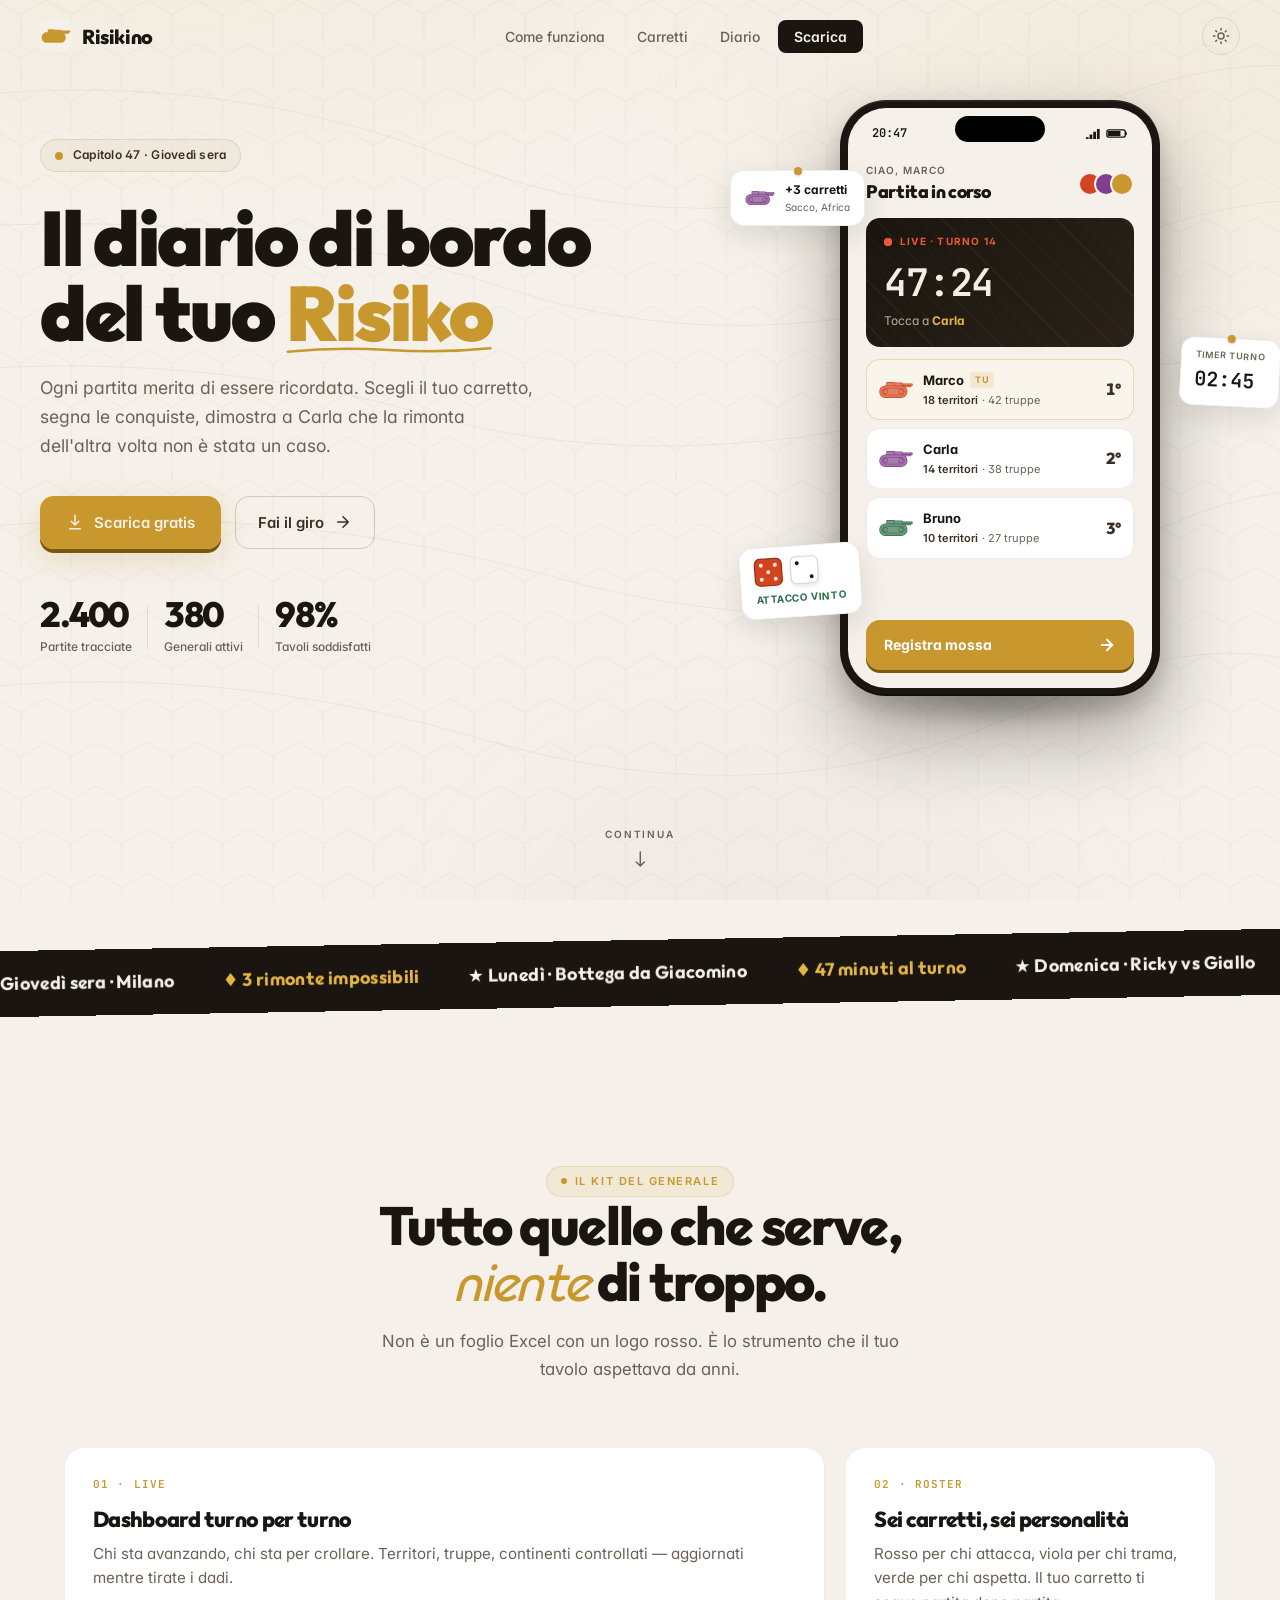
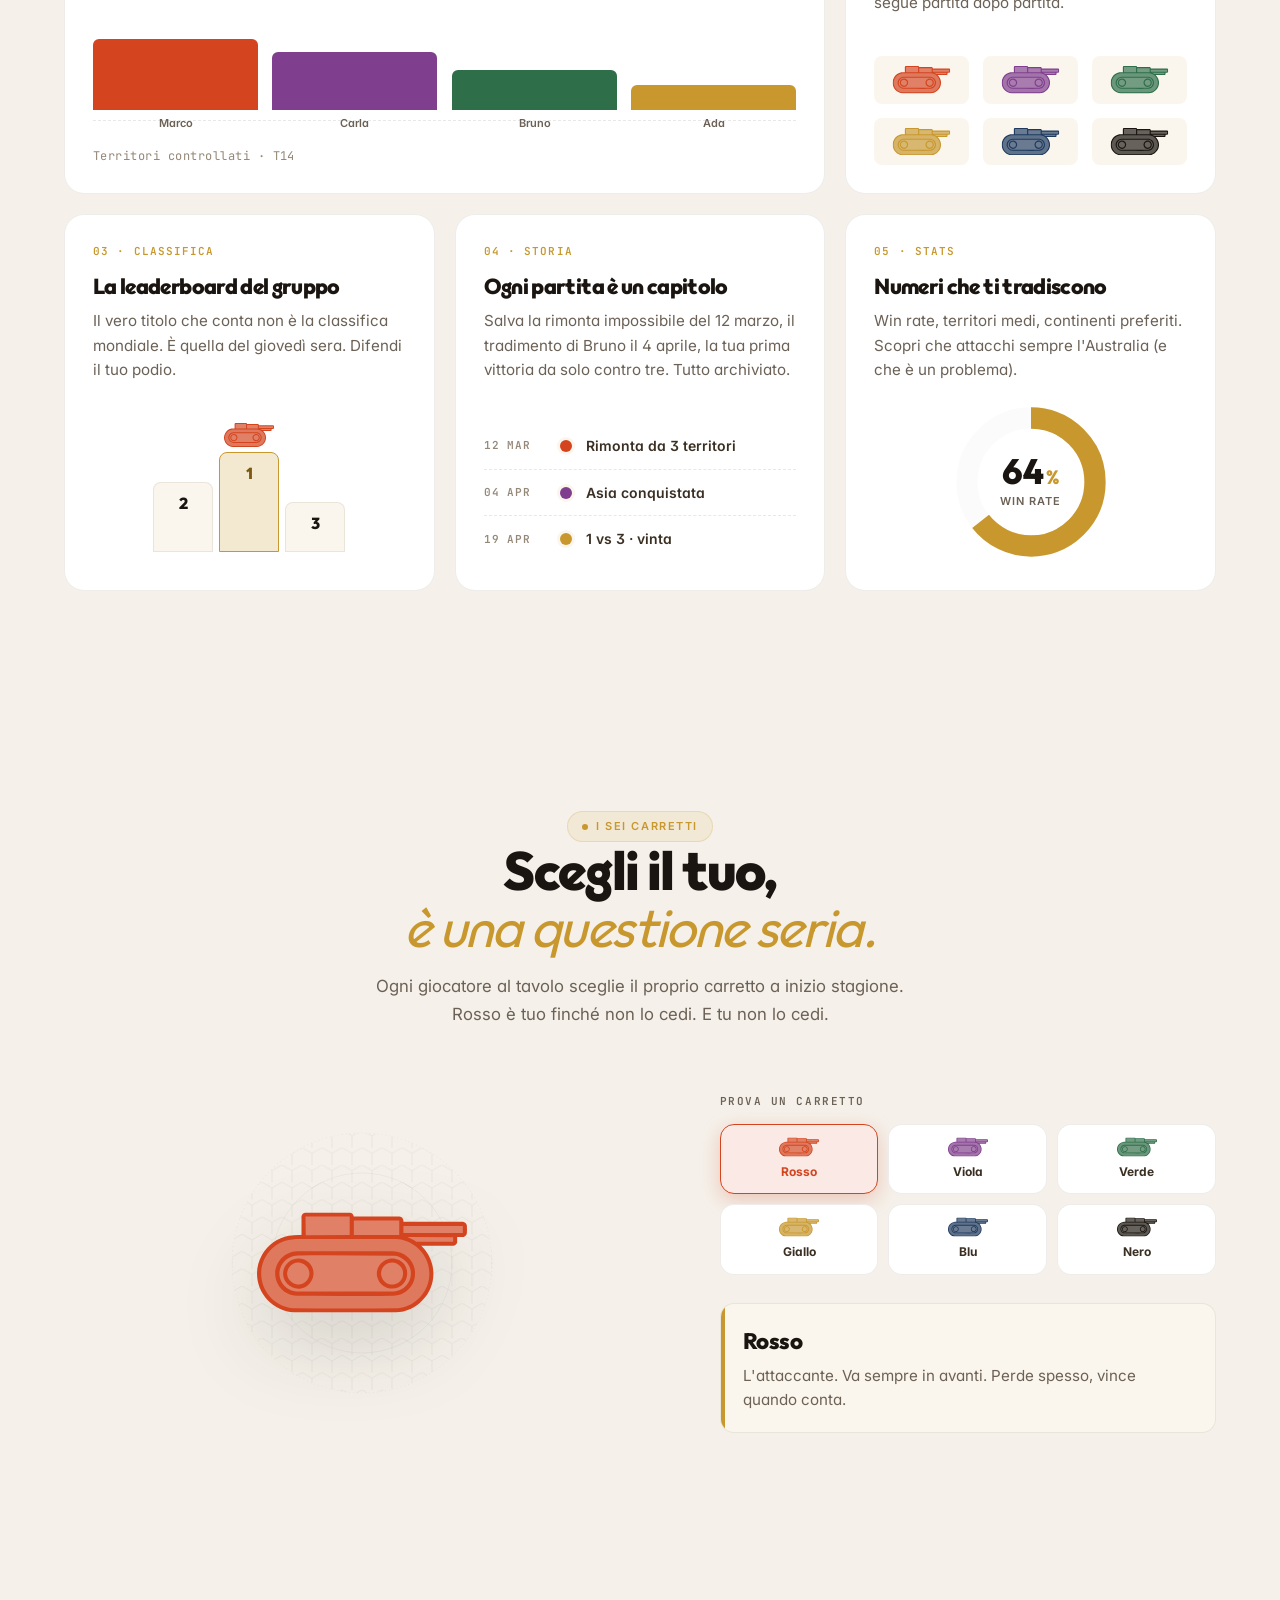
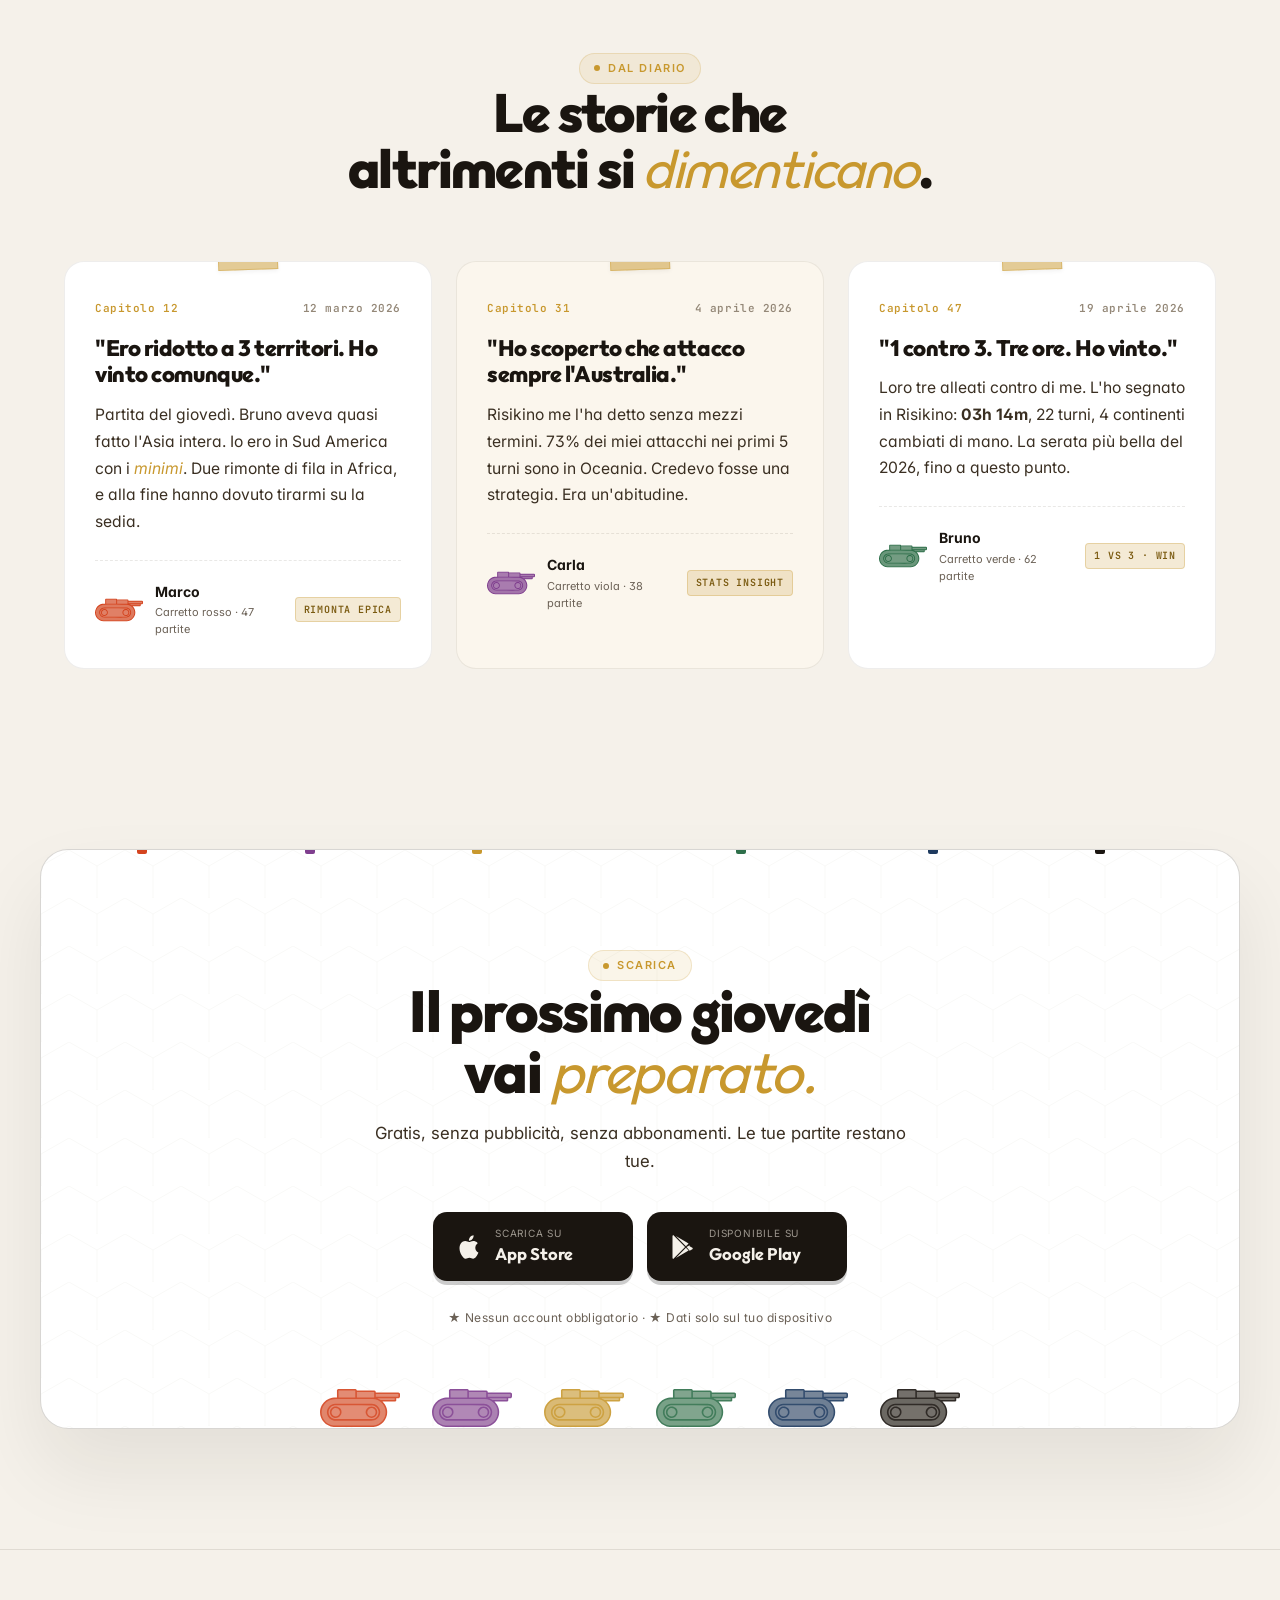
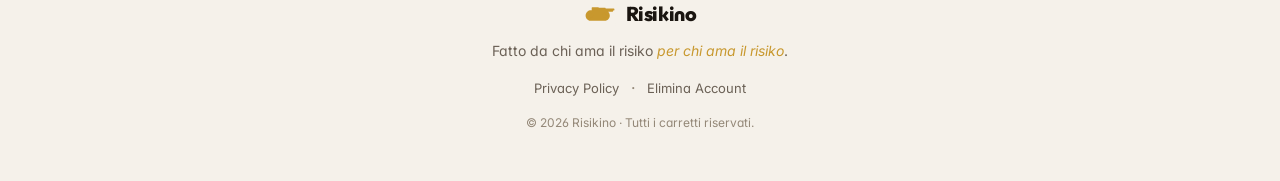
==== commit 9103e539: "Aggiunge og-image.svg con carretto per link preview social" ====
--- a/sito risikino/index.html
+++ b/sito risikino/index.html
@@ -16,7 +16,7 @@
   <meta property="og:url" content="https://risikino.app/" />
   <meta property="og:title" content="Risikino — Il diario di bordo del tuo Risiko" />
   <meta property="og:description" content="Risikino è l'app per chi prende il Risiko sul serio. Traccia ogni partita, scegli il tuo carretto, domina la classifica del giovedì sera." />
-  <meta property="og:image" content="https://risikino.app/og-image.png" />
+  <meta property="og:image" content="https://risikino.app/og-image.svg" />
   <meta property="og:image:width" content="1200" />
   <meta property="og:image:height" content="630" />
   <meta property="og:image:alt" content="Risikino — app per tracciare le partite di Risiko" />
@@ -27,7 +27,7 @@
   <meta name="twitter:card" content="summary_large_image" />
   <meta name="twitter:title" content="Risikino — Il diario di bordo del tuo Risiko" />
   <meta name="twitter:description" content="Risikino è l'app per chi prende il Risiko sul serio. Traccia ogni partita, scegli il tuo carretto, domina la classifica del giovedì sera." />
-  <meta name="twitter:image" content="https://risikino.app/og-image.png" />
+  <meta name="twitter:image" content="https://risikino.app/og-image.svg" />
 
   <!-- Apple / PWA -->
   <meta name="apple-mobile-web-app-capable" content="yes" />
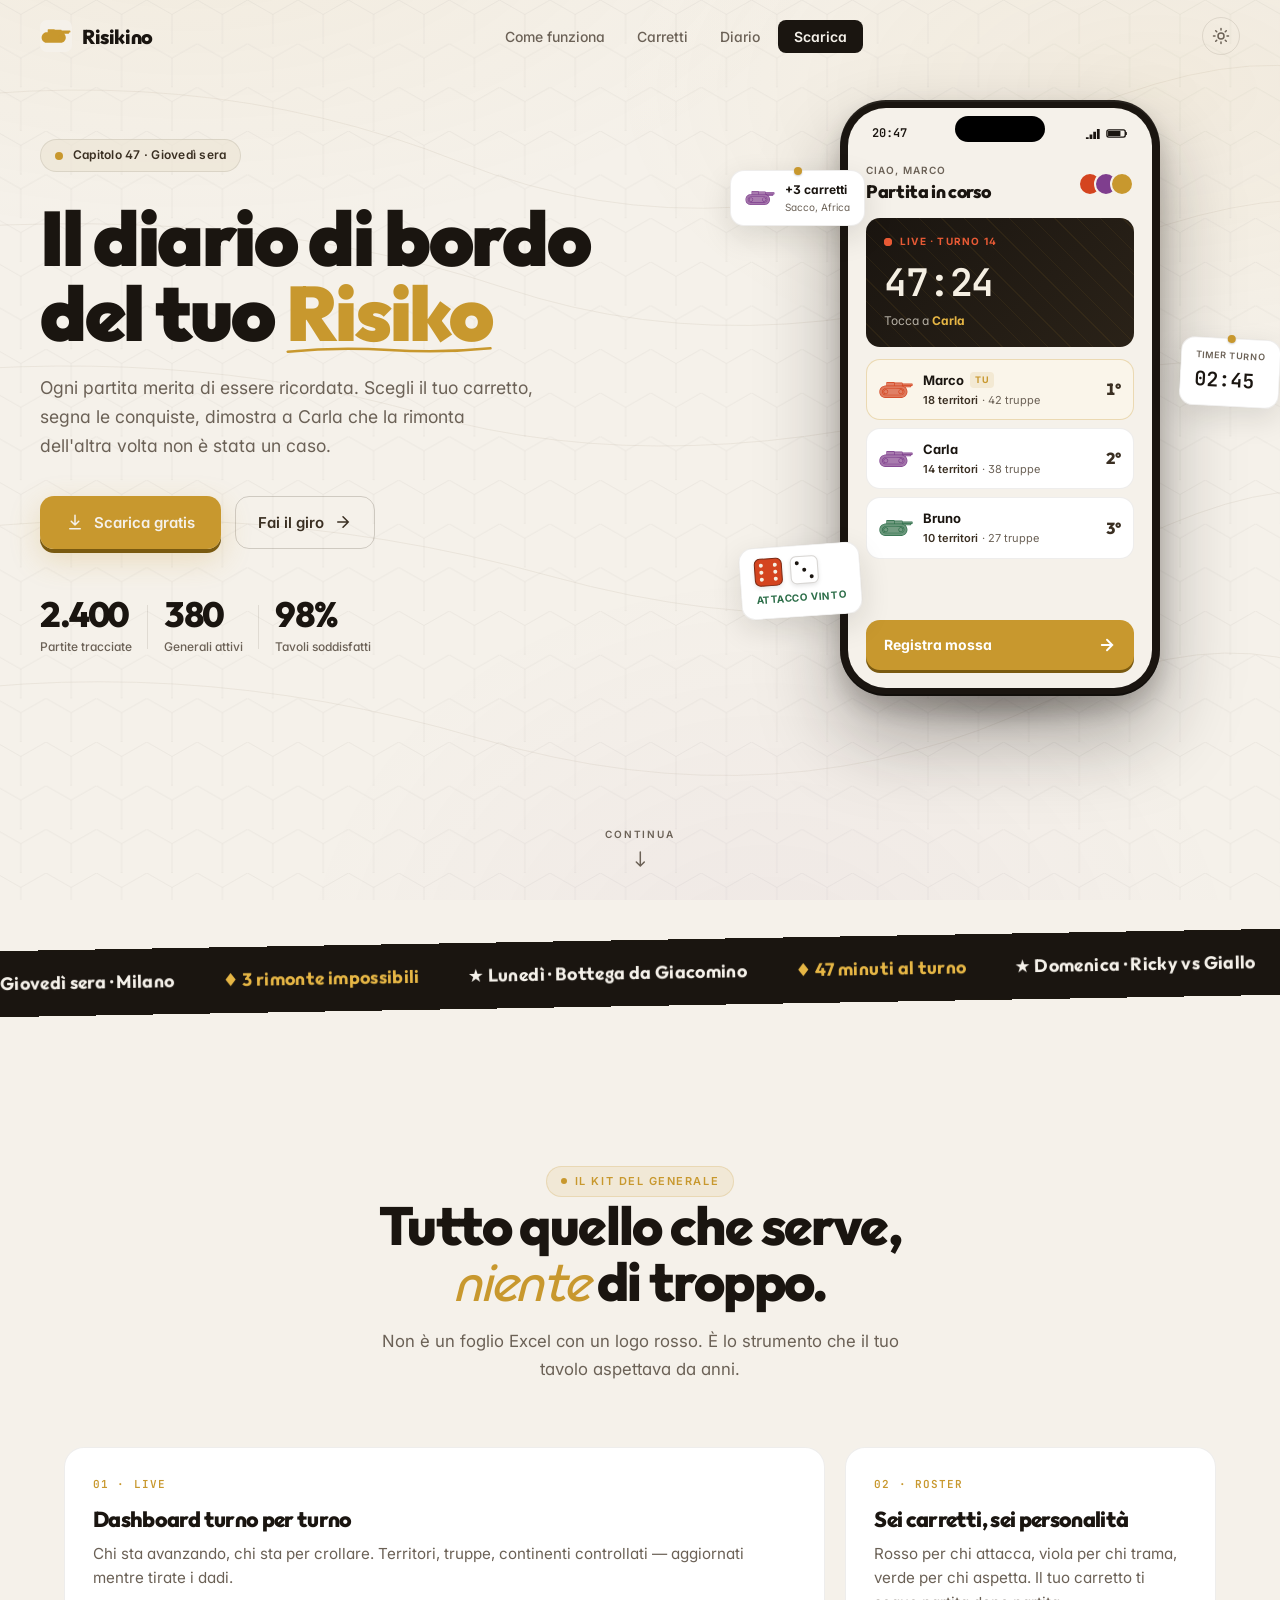
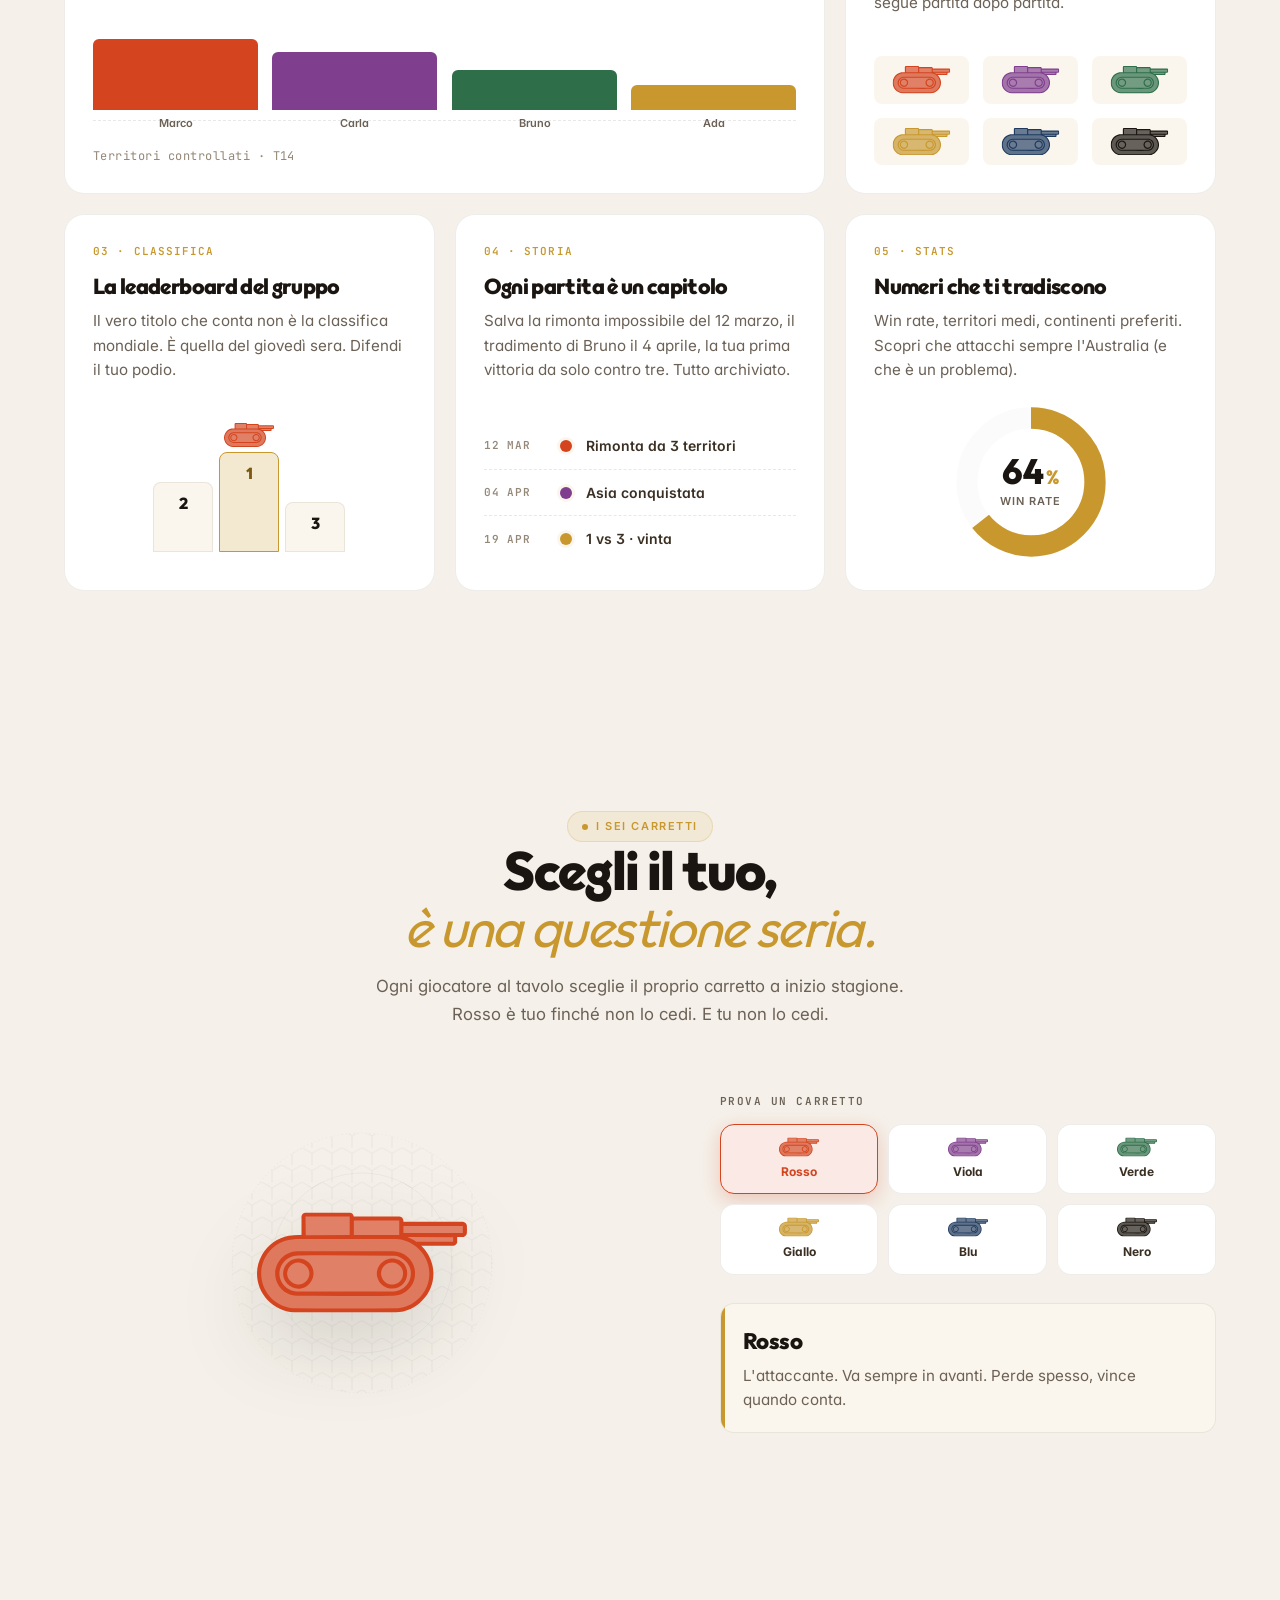
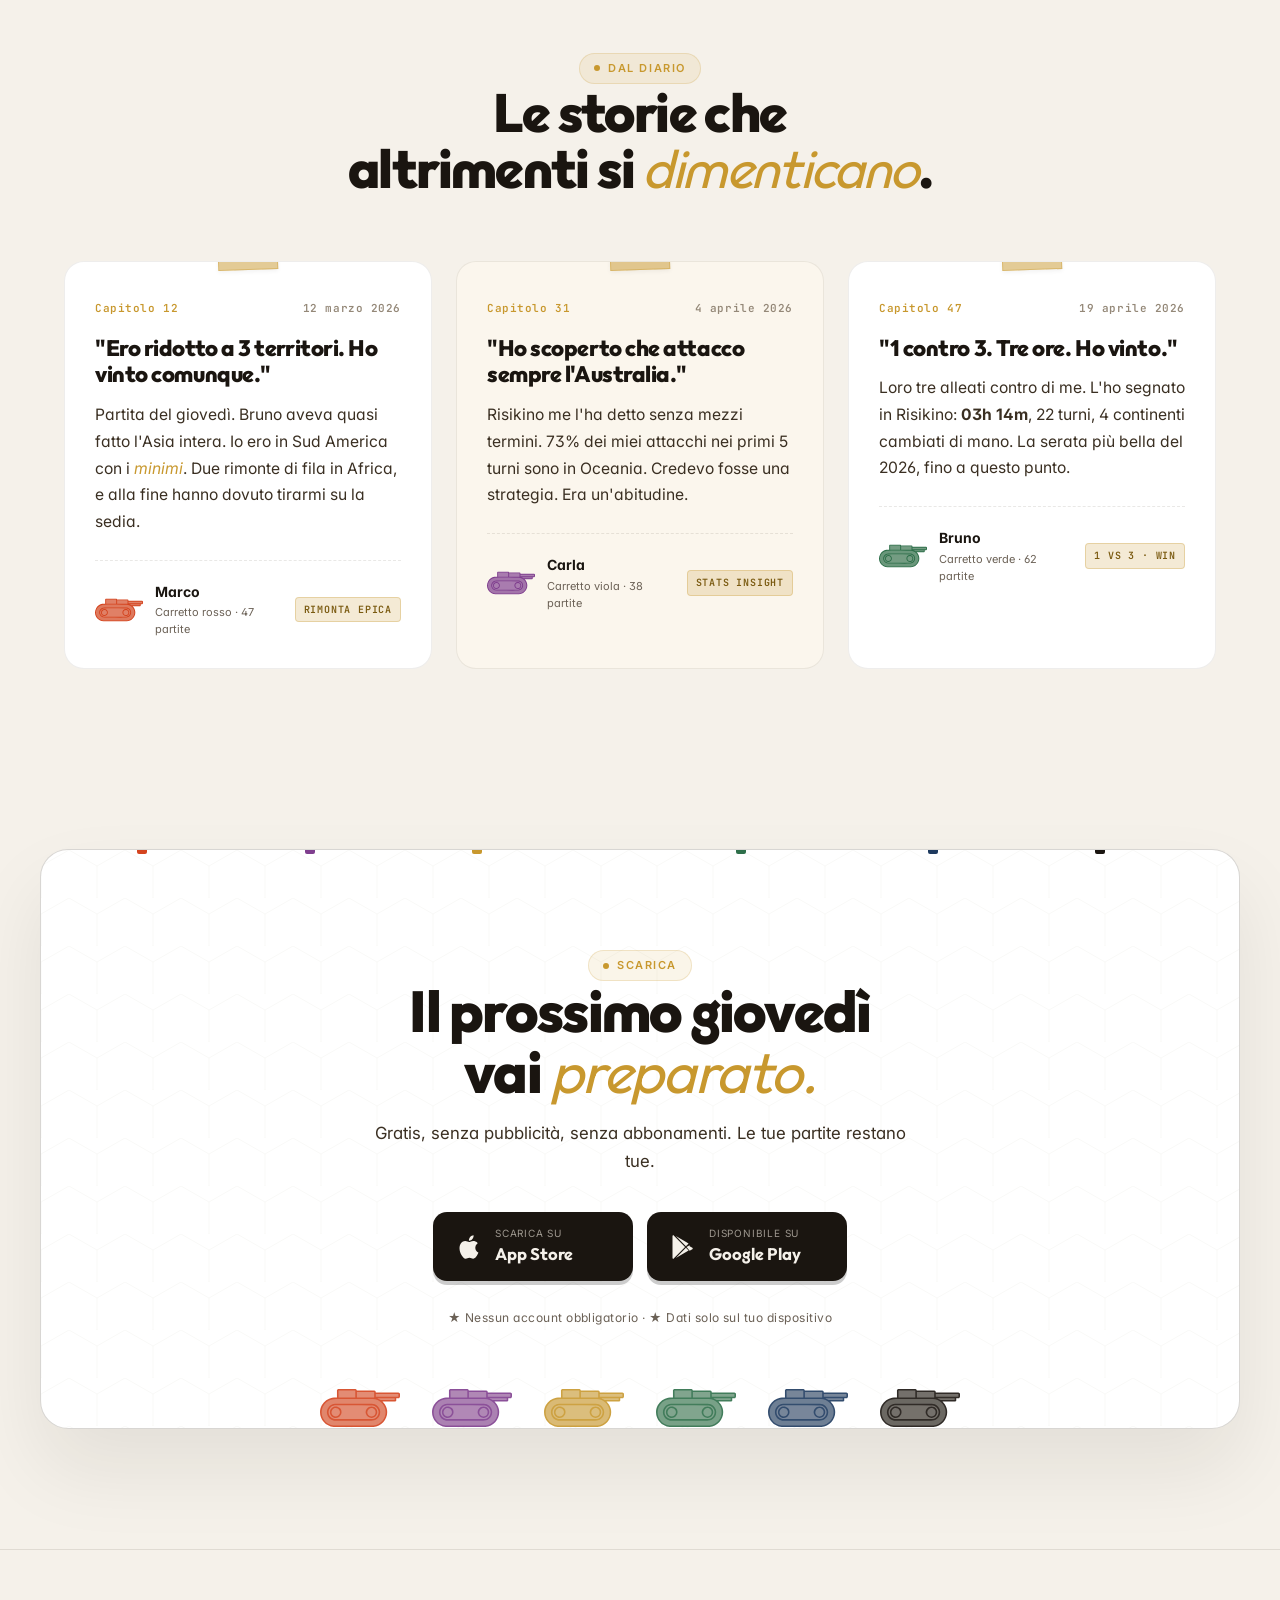
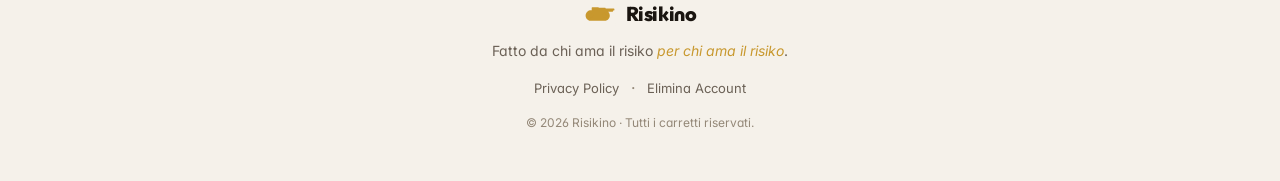
==== commit 4fdfba60: "fix: favicon PNG per Google Search e tutti i browser Aggiunge favicon-192.png, favicon-32.png, apple" ====
--- a/sito risikino/index.html
+++ b/sito risikino/index.html
@@ -35,8 +35,11 @@
   <meta name="apple-mobile-web-app-title" content="Risikino" />
 
   <meta name="theme-color" content="#F5F1EA" />
-  <link rel="icon" href="favicon.svg" type="image/svg+xml" />
-  <link rel="shortcut icon" href="favicon.svg" />
+  <link rel="icon" href="https://risikino.app/favicon-192.png" type="image/png" sizes="192x192" />
+  <link rel="icon" href="https://risikino.app/favicon-32.png" type="image/png" sizes="32x32" />
+  <link rel="icon" href="https://risikino.app/favicon.svg" type="image/svg+xml" />
+  <link rel="shortcut icon" href="https://risikino.app/favicon-192.png" />
+  <link rel="apple-touch-icon" href="https://risikino.app/apple-touch-icon.png" />
   <script>
     (function(){
       var saved = localStorage.getItem('risikino-theme');
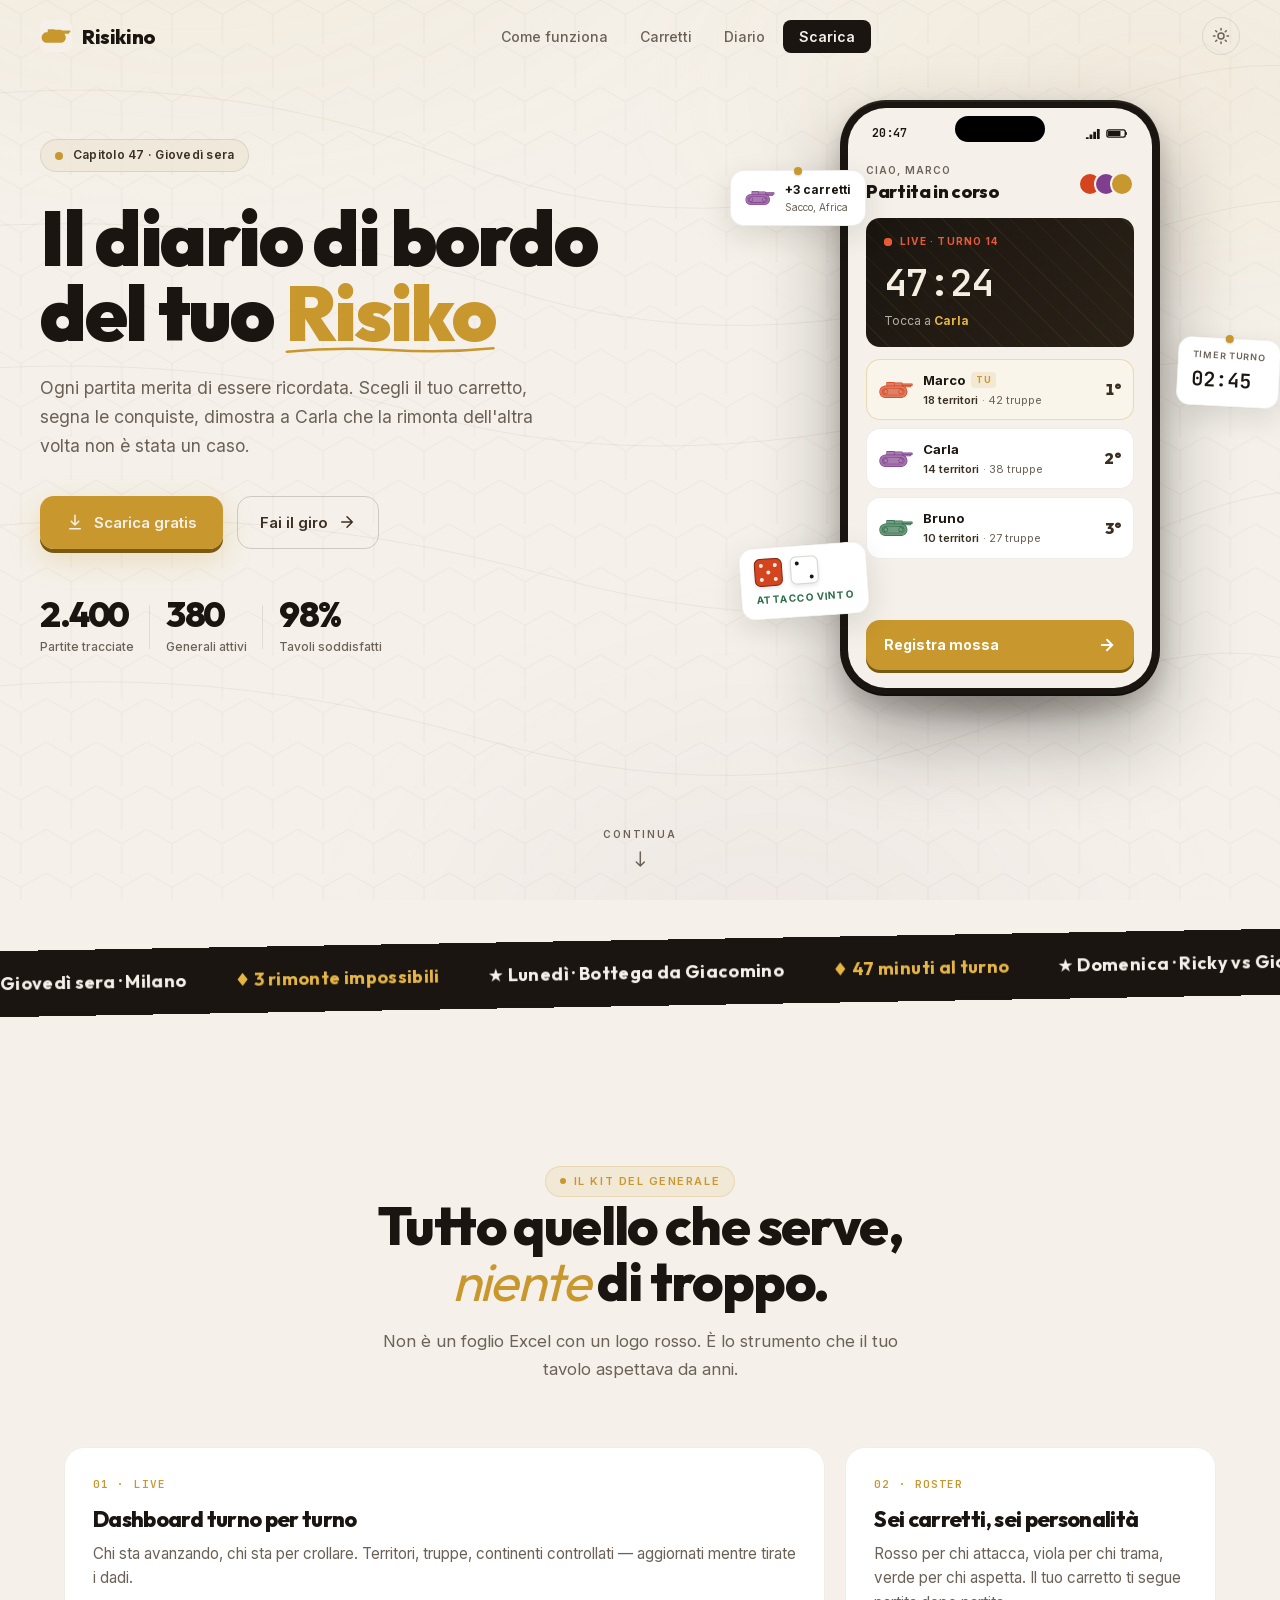
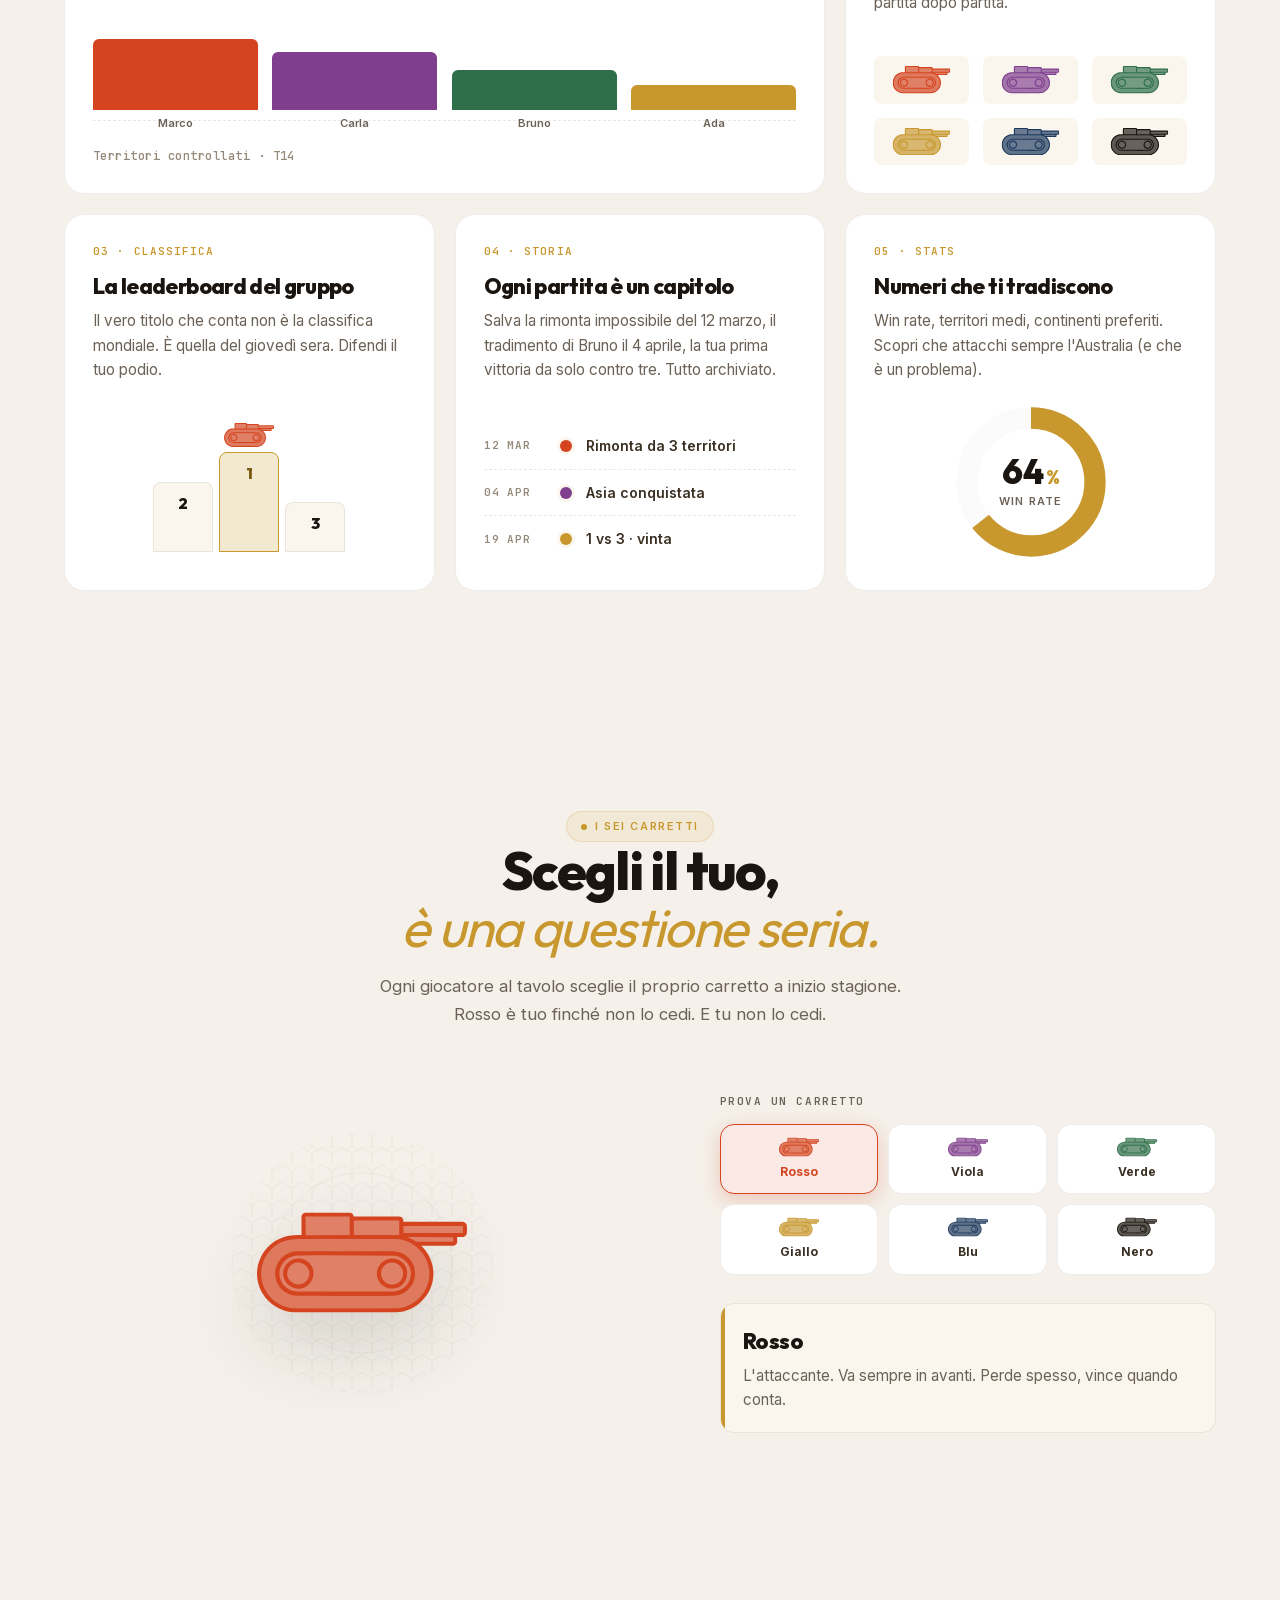
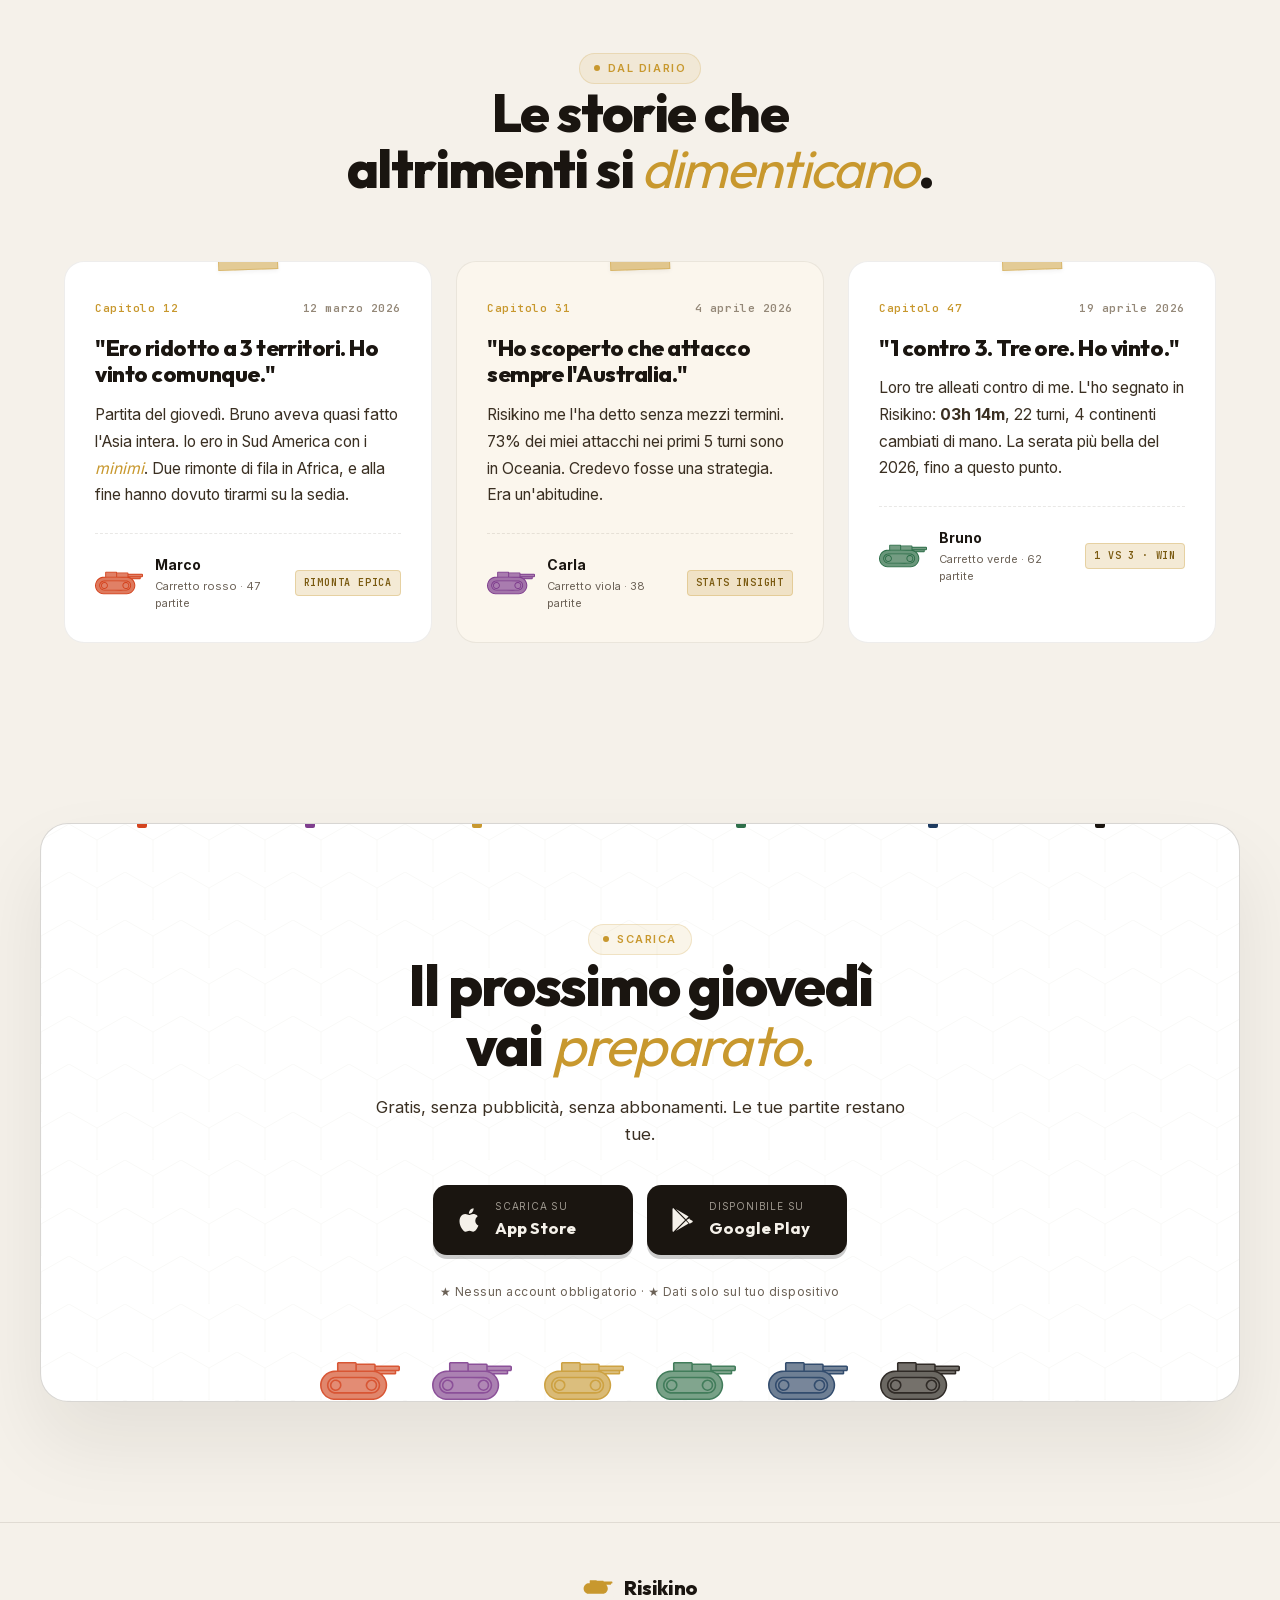
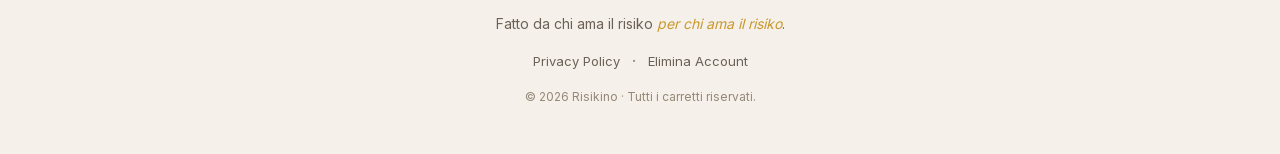
==== commit 49d11177: "fix: self-host Google Fonts, zero contatti con server esterni Scarica localmente tutti i file woff2 " ====
--- a/sito risikino/index.html
+++ b/sito risikino/index.html
@@ -49,9 +49,7 @@
       if (meta) meta.setAttribute('content', dark ? '#14110C' : '#F5F1EA');
     })();
   </script>
-  <link rel="preconnect" href="https://fonts.googleapis.com" />
-  <link rel="preconnect" href="https://fonts.gstatic.com" crossorigin />
-  <link href="https://fonts.googleapis.com/css2?family=Outfit:wght@400;600;700;800;900&family=Inter:wght@400;500;600;700&family=JetBrains+Mono:wght@500;600&display=swap" rel="stylesheet" />
+  <link rel="stylesheet" href="fonts/fonts.css" />
   <link rel="stylesheet" href="style.css" />
 
   <!-- Structured data -->
--- a/sito risikino/fonts/fonts.css
+++ b/sito risikino/fonts/fonts.css
@@ -0,0 +1,450 @@
+/* cyrillic-ext */
+@font-face {
+  font-family: 'Inter';
+  font-style: normal;
+  font-weight: 400;
+  font-display: swap;
+  src: url(../fonts/7249155f.woff2) format('woff2');
+  unicode-range: U+0460-052F, U+1C80-1C8A, U+20B4, U+2DE0-2DFF, U+A640-A69F, U+FE2E-FE2F;
+}
+/* cyrillic */
+@font-face {
+  font-family: 'Inter';
+  font-style: normal;
+  font-weight: 400;
+  font-display: swap;
+  src: url(../fonts/e34c5f1b.woff2) format('woff2');
+  unicode-range: U+0301, U+0400-045F, U+0490-0491, U+04B0-04B1, U+2116;
+}
+/* greek-ext */
+@font-face {
+  font-family: 'Inter';
+  font-style: normal;
+  font-weight: 400;
+  font-display: swap;
+  src: url(../fonts/6e1a6b2b.woff2) format('woff2');
+  unicode-range: U+1F00-1FFF;
+}
+/* greek */
+@font-face {
+  font-family: 'Inter';
+  font-style: normal;
+  font-weight: 400;
+  font-display: swap;
+  src: url(../fonts/656bbed6.woff2) format('woff2');
+  unicode-range: U+0370-0377, U+037A-037F, U+0384-038A, U+038C, U+038E-03A1, U+03A3-03FF;
+}
+/* vietnamese */
+@font-face {
+  font-family: 'Inter';
+  font-style: normal;
+  font-weight: 400;
+  font-display: swap;
+  src: url(../fonts/fc83e075.woff2) format('woff2');
+  unicode-range: U+0102-0103, U+0110-0111, U+0128-0129, U+0168-0169, U+01A0-01A1, U+01AF-01B0, U+0300-0301, U+0303-0304, U+0308-0309, U+0323, U+0329, U+1EA0-1EF9, U+20AB;
+}
+/* latin-ext */
+@font-face {
+  font-family: 'Inter';
+  font-style: normal;
+  font-weight: 400;
+  font-display: swap;
+  src: url(../fonts/749a3084.woff2) format('woff2');
+  unicode-range: U+0100-02BA, U+02BD-02C5, U+02C7-02CC, U+02CE-02D7, U+02DD-02FF, U+0304, U+0308, U+0329, U+1D00-1DBF, U+1E00-1E9F, U+1EF2-1EFF, U+2020, U+20A0-20AB, U+20AD-20C0, U+2113, U+2C60-2C7F, U+A720-A7FF;
+}
+/* latin */
+@font-face {
+  font-family: 'Inter';
+  font-style: normal;
+  font-weight: 400;
+  font-display: swap;
+  src: url(../fonts/1ab1ad55.woff2) format('woff2');
+  unicode-range: U+0000-00FF, U+0131, U+0152-0153, U+02BB-02BC, U+02C6, U+02DA, U+02DC, U+0304, U+0308, U+0329, U+2000-206F, U+20AC, U+2122, U+2191, U+2193, U+2212, U+2215, U+FEFF, U+FFFD;
+}
+/* cyrillic-ext */
+@font-face {
+  font-family: 'Inter';
+  font-style: normal;
+  font-weight: 500;
+  font-display: swap;
+  src: url(../fonts/7249155f.woff2) format('woff2');
+  unicode-range: U+0460-052F, U+1C80-1C8A, U+20B4, U+2DE0-2DFF, U+A640-A69F, U+FE2E-FE2F;
+}
+/* cyrillic */
+@font-face {
+  font-family: 'Inter';
+  font-style: normal;
+  font-weight: 500;
+  font-display: swap;
+  src: url(../fonts/e34c5f1b.woff2) format('woff2');
+  unicode-range: U+0301, U+0400-045F, U+0490-0491, U+04B0-04B1, U+2116;
+}
+/* greek-ext */
+@font-face {
+  font-family: 'Inter';
+  font-style: normal;
+  font-weight: 500;
+  font-display: swap;
+  src: url(../fonts/6e1a6b2b.woff2) format('woff2');
+  unicode-range: U+1F00-1FFF;
+}
+/* greek */
+@font-face {
+  font-family: 'Inter';
+  font-style: normal;
+  font-weight: 500;
+  font-display: swap;
+  src: url(../fonts/656bbed6.woff2) format('woff2');
+  unicode-range: U+0370-0377, U+037A-037F, U+0384-038A, U+038C, U+038E-03A1, U+03A3-03FF;
+}
+/* vietnamese */
+@font-face {
+  font-family: 'Inter';
+  font-style: normal;
+  font-weight: 500;
+  font-display: swap;
+  src: url(../fonts/fc83e075.woff2) format('woff2');
+  unicode-range: U+0102-0103, U+0110-0111, U+0128-0129, U+0168-0169, U+01A0-01A1, U+01AF-01B0, U+0300-0301, U+0303-0304, U+0308-0309, U+0323, U+0329, U+1EA0-1EF9, U+20AB;
+}
+/* latin-ext */
+@font-face {
+  font-family: 'Inter';
+  font-style: normal;
+  font-weight: 500;
+  font-display: swap;
+  src: url(../fonts/749a3084.woff2) format('woff2');
+  unicode-range: U+0100-02BA, U+02BD-02C5, U+02C7-02CC, U+02CE-02D7, U+02DD-02FF, U+0304, U+0308, U+0329, U+1D00-1DBF, U+1E00-1E9F, U+1EF2-1EFF, U+2020, U+20A0-20AB, U+20AD-20C0, U+2113, U+2C60-2C7F, U+A720-A7FF;
+}
+/* latin */
+@font-face {
+  font-family: 'Inter';
+  font-style: normal;
+  font-weight: 500;
+  font-display: swap;
+  src: url(../fonts/1ab1ad55.woff2) format('woff2');
+  unicode-range: U+0000-00FF, U+0131, U+0152-0153, U+02BB-02BC, U+02C6, U+02DA, U+02DC, U+0304, U+0308, U+0329, U+2000-206F, U+20AC, U+2122, U+2191, U+2193, U+2212, U+2215, U+FEFF, U+FFFD;
+}
+/* cyrillic-ext */
+@font-face {
+  font-family: 'Inter';
+  font-style: normal;
+  font-weight: 600;
+  font-display: swap;
+  src: url(../fonts/7249155f.woff2) format('woff2');
+  unicode-range: U+0460-052F, U+1C80-1C8A, U+20B4, U+2DE0-2DFF, U+A640-A69F, U+FE2E-FE2F;
+}
+/* cyrillic */
+@font-face {
+  font-family: 'Inter';
+  font-style: normal;
+  font-weight: 600;
+  font-display: swap;
+  src: url(../fonts/e34c5f1b.woff2) format('woff2');
+  unicode-range: U+0301, U+0400-045F, U+0490-0491, U+04B0-04B1, U+2116;
+}
+/* greek-ext */
+@font-face {
+  font-family: 'Inter';
+  font-style: normal;
+  font-weight: 600;
+  font-display: swap;
+  src: url(../fonts/6e1a6b2b.woff2) format('woff2');
+  unicode-range: U+1F00-1FFF;
+}
+/* greek */
+@font-face {
+  font-family: 'Inter';
+  font-style: normal;
+  font-weight: 600;
+  font-display: swap;
+  src: url(../fonts/656bbed6.woff2) format('woff2');
+  unicode-range: U+0370-0377, U+037A-037F, U+0384-038A, U+038C, U+038E-03A1, U+03A3-03FF;
+}
+/* vietnamese */
+@font-face {
+  font-family: 'Inter';
+  font-style: normal;
+  font-weight: 600;
+  font-display: swap;
+  src: url(../fonts/fc83e075.woff2) format('woff2');
+  unicode-range: U+0102-0103, U+0110-0111, U+0128-0129, U+0168-0169, U+01A0-01A1, U+01AF-01B0, U+0300-0301, U+0303-0304, U+0308-0309, U+0323, U+0329, U+1EA0-1EF9, U+20AB;
+}
+/* latin-ext */
+@font-face {
+  font-family: 'Inter';
+  font-style: normal;
+  font-weight: 600;
+  font-display: swap;
+  src: url(../fonts/749a3084.woff2) format('woff2');
+  unicode-range: U+0100-02BA, U+02BD-02C5, U+02C7-02CC, U+02CE-02D7, U+02DD-02FF, U+0304, U+0308, U+0329, U+1D00-1DBF, U+1E00-1E9F, U+1EF2-1EFF, U+2020, U+20A0-20AB, U+20AD-20C0, U+2113, U+2C60-2C7F, U+A720-A7FF;
+}
+/* latin */
+@font-face {
+  font-family: 'Inter';
+  font-style: normal;
+  font-weight: 600;
+  font-display: swap;
+  src: url(../fonts/1ab1ad55.woff2) format('woff2');
+  unicode-range: U+0000-00FF, U+0131, U+0152-0153, U+02BB-02BC, U+02C6, U+02DA, U+02DC, U+0304, U+0308, U+0329, U+2000-206F, U+20AC, U+2122, U+2191, U+2193, U+2212, U+2215, U+FEFF, U+FFFD;
+}
+/* cyrillic-ext */
+@font-face {
+  font-family: 'Inter';
+  font-style: normal;
+  font-weight: 700;
+  font-display: swap;
+  src: url(../fonts/7249155f.woff2) format('woff2');
+  unicode-range: U+0460-052F, U+1C80-1C8A, U+20B4, U+2DE0-2DFF, U+A640-A69F, U+FE2E-FE2F;
+}
+/* cyrillic */
+@font-face {
+  font-family: 'Inter';
+  font-style: normal;
+  font-weight: 700;
+  font-display: swap;
+  src: url(../fonts/e34c5f1b.woff2) format('woff2');
+  unicode-range: U+0301, U+0400-045F, U+0490-0491, U+04B0-04B1, U+2116;
+}
+/* greek-ext */
+@font-face {
+  font-family: 'Inter';
+  font-style: normal;
+  font-weight: 700;
+  font-display: swap;
+  src: url(../fonts/6e1a6b2b.woff2) format('woff2');
+  unicode-range: U+1F00-1FFF;
+}
+/* greek */
+@font-face {
+  font-family: 'Inter';
+  font-style: normal;
+  font-weight: 700;
+  font-display: swap;
+  src: url(../fonts/656bbed6.woff2) format('woff2');
+  unicode-range: U+0370-0377, U+037A-037F, U+0384-038A, U+038C, U+038E-03A1, U+03A3-03FF;
+}
+/* vietnamese */
+@font-face {
+  font-family: 'Inter';
+  font-style: normal;
+  font-weight: 700;
+  font-display: swap;
+  src: url(../fonts/fc83e075.woff2) format('woff2');
+  unicode-range: U+0102-0103, U+0110-0111, U+0128-0129, U+0168-0169, U+01A0-01A1, U+01AF-01B0, U+0300-0301, U+0303-0304, U+0308-0309, U+0323, U+0329, U+1EA0-1EF9, U+20AB;
+}
+/* latin-ext */
+@font-face {
+  font-family: 'Inter';
+  font-style: normal;
+  font-weight: 700;
+  font-display: swap;
+  src: url(../fonts/749a3084.woff2) format('woff2');
+  unicode-range: U+0100-02BA, U+02BD-02C5, U+02C7-02CC, U+02CE-02D7, U+02DD-02FF, U+0304, U+0308, U+0329, U+1D00-1DBF, U+1E00-1E9F, U+1EF2-1EFF, U+2020, U+20A0-20AB, U+20AD-20C0, U+2113, U+2C60-2C7F, U+A720-A7FF;
+}
+/* latin */
+@font-face {
+  font-family: 'Inter';
+  font-style: normal;
+  font-weight: 700;
+  font-display: swap;
+  src: url(../fonts/1ab1ad55.woff2) format('woff2');
+  unicode-range: U+0000-00FF, U+0131, U+0152-0153, U+02BB-02BC, U+02C6, U+02DA, U+02DC, U+0304, U+0308, U+0329, U+2000-206F, U+20AC, U+2122, U+2191, U+2193, U+2212, U+2215, U+FEFF, U+FFFD;
+}
+/* cyrillic-ext */
+@font-face {
+  font-family: 'JetBrains Mono';
+  font-style: normal;
+  font-weight: 500;
+  font-display: swap;
+  src: url(../fonts/982bf4a9.woff2) format('woff2');
+  unicode-range: U+0460-052F, U+1C80-1C8A, U+20B4, U+2DE0-2DFF, U+A640-A69F, U+FE2E-FE2F;
+}
+/* cyrillic */
+@font-face {
+  font-family: 'JetBrains Mono';
+  font-style: normal;
+  font-weight: 500;
+  font-display: swap;
+  src: url(../fonts/ffa6bbab.woff2) format('woff2');
+  unicode-range: U+0301, U+0400-045F, U+0490-0491, U+04B0-04B1, U+2116;
+}
+/* greek */
+@font-face {
+  font-family: 'JetBrains Mono';
+  font-style: normal;
+  font-weight: 500;
+  font-display: swap;
+  src: url(../fonts/9cb20f35.woff2) format('woff2');
+  unicode-range: U+0370-0377, U+037A-037F, U+0384-038A, U+038C, U+038E-03A1, U+03A3-03FF;
+}
+/* vietnamese */
+@font-face {
+  font-family: 'JetBrains Mono';
+  font-style: normal;
+  font-weight: 500;
+  font-display: swap;
+  src: url(../fonts/8ea5e194.woff2) format('woff2');
+  unicode-range: U+0102-0103, U+0110-0111, U+0128-0129, U+0168-0169, U+01A0-01A1, U+01AF-01B0, U+0300-0301, U+0303-0304, U+0308-0309, U+0323, U+0329, U+1EA0-1EF9, U+20AB;
+}
+/* latin-ext */
+@font-face {
+  font-family: 'JetBrains Mono';
+  font-style: normal;
+  font-weight: 500;
+  font-display: swap;
+  src: url(../fonts/76306ee8.woff2) format('woff2');
+  unicode-range: U+0100-02BA, U+02BD-02C5, U+02C7-02CC, U+02CE-02D7, U+02DD-02FF, U+0304, U+0308, U+0329, U+1D00-1DBF, U+1E00-1E9F, U+1EF2-1EFF, U+2020, U+20A0-20AB, U+20AD-20C0, U+2113, U+2C60-2C7F, U+A720-A7FF;
+}
+/* latin */
+@font-face {
+  font-family: 'JetBrains Mono';
+  font-style: normal;
+  font-weight: 500;
+  font-display: swap;
+  src: url(../fonts/1cd702cd.woff2) format('woff2');
+  unicode-range: U+0000-00FF, U+0131, U+0152-0153, U+02BB-02BC, U+02C6, U+02DA, U+02DC, U+0304, U+0308, U+0329, U+2000-206F, U+20AC, U+2122, U+2191, U+2193, U+2212, U+2215, U+FEFF, U+FFFD;
+}
+/* cyrillic-ext */
+@font-face {
+  font-family: 'JetBrains Mono';
+  font-style: normal;
+  font-weight: 600;
+  font-display: swap;
+  src: url(../fonts/982bf4a9.woff2) format('woff2');
+  unicode-range: U+0460-052F, U+1C80-1C8A, U+20B4, U+2DE0-2DFF, U+A640-A69F, U+FE2E-FE2F;
+}
+/* cyrillic */
+@font-face {
+  font-family: 'JetBrains Mono';
+  font-style: normal;
+  font-weight: 600;
+  font-display: swap;
+  src: url(../fonts/ffa6bbab.woff2) format('woff2');
+  unicode-range: U+0301, U+0400-045F, U+0490-0491, U+04B0-04B1, U+2116;
+}
+/* greek */
+@font-face {
+  font-family: 'JetBrains Mono';
+  font-style: normal;
+  font-weight: 600;
+  font-display: swap;
+  src: url(../fonts/9cb20f35.woff2) format('woff2');
+  unicode-range: U+0370-0377, U+037A-037F, U+0384-038A, U+038C, U+038E-03A1, U+03A3-03FF;
+}
+/* vietnamese */
+@font-face {
+  font-family: 'JetBrains Mono';
+  font-style: normal;
+  font-weight: 600;
+  font-display: swap;
+  src: url(../fonts/8ea5e194.woff2) format('woff2');
+  unicode-range: U+0102-0103, U+0110-0111, U+0128-0129, U+0168-0169, U+01A0-01A1, U+01AF-01B0, U+0300-0301, U+0303-0304, U+0308-0309, U+0323, U+0329, U+1EA0-1EF9, U+20AB;
+}
+/* latin-ext */
+@font-face {
+  font-family: 'JetBrains Mono';
+  font-style: normal;
+  font-weight: 600;
+  font-display: swap;
+  src: url(../fonts/76306ee8.woff2) format('woff2');
+  unicode-range: U+0100-02BA, U+02BD-02C5, U+02C7-02CC, U+02CE-02D7, U+02DD-02FF, U+0304, U+0308, U+0329, U+1D00-1DBF, U+1E00-1E9F, U+1EF2-1EFF, U+2020, U+20A0-20AB, U+20AD-20C0, U+2113, U+2C60-2C7F, U+A720-A7FF;
+}
+/* latin */
+@font-face {
+  font-family: 'JetBrains Mono';
+  font-style: normal;
+  font-weight: 600;
+  font-display: swap;
+  src: url(../fonts/1cd702cd.woff2) format('woff2');
+  unicode-range: U+0000-00FF, U+0131, U+0152-0153, U+02BB-02BC, U+02C6, U+02DA, U+02DC, U+0304, U+0308, U+0329, U+2000-206F, U+20AC, U+2122, U+2191, U+2193, U+2212, U+2215, U+FEFF, U+FFFD;
+}
+/* latin-ext */
+@font-face {
+  font-family: 'Outfit';
+  font-style: normal;
+  font-weight: 400;
+  font-display: swap;
+  src: url(../fonts/f37fa50e.woff2) format('woff2');
+  unicode-range: U+0100-02BA, U+02BD-02C5, U+02C7-02CC, U+02CE-02D7, U+02DD-02FF, U+0304, U+0308, U+0329, U+1D00-1DBF, U+1E00-1E9F, U+1EF2-1EFF, U+2020, U+20A0-20AB, U+20AD-20C0, U+2113, U+2C60-2C7F, U+A720-A7FF;
+}
+/* latin */
+@font-face {
+  font-family: 'Outfit';
+  font-style: normal;
+  font-weight: 400;
+  font-display: swap;
+  src: url(../fonts/c8e7a734.woff2) format('woff2');
+  unicode-range: U+0000-00FF, U+0131, U+0152-0153, U+02BB-02BC, U+02C6, U+02DA, U+02DC, U+0304, U+0308, U+0329, U+2000-206F, U+20AC, U+2122, U+2191, U+2193, U+2212, U+2215, U+FEFF, U+FFFD;
+}
+/* latin-ext */
+@font-face {
+  font-family: 'Outfit';
+  font-style: normal;
+  font-weight: 600;
+  font-display: swap;
+  src: url(../fonts/f37fa50e.woff2) format('woff2');
+  unicode-range: U+0100-02BA, U+02BD-02C5, U+02C7-02CC, U+02CE-02D7, U+02DD-02FF, U+0304, U+0308, U+0329, U+1D00-1DBF, U+1E00-1E9F, U+1EF2-1EFF, U+2020, U+20A0-20AB, U+20AD-20C0, U+2113, U+2C60-2C7F, U+A720-A7FF;
+}
+/* latin */
+@font-face {
+  font-family: 'Outfit';
+  font-style: normal;
+  font-weight: 600;
+  font-display: swap;
+  src: url(../fonts/c8e7a734.woff2) format('woff2');
+  unicode-range: U+0000-00FF, U+0131, U+0152-0153, U+02BB-02BC, U+02C6, U+02DA, U+02DC, U+0304, U+0308, U+0329, U+2000-206F, U+20AC, U+2122, U+2191, U+2193, U+2212, U+2215, U+FEFF, U+FFFD;
+}
+/* latin-ext */
+@font-face {
+  font-family: 'Outfit';
+  font-style: normal;
+  font-weight: 700;
+  font-display: swap;
+  src: url(../fonts/f37fa50e.woff2) format('woff2');
+  unicode-range: U+0100-02BA, U+02BD-02C5, U+02C7-02CC, U+02CE-02D7, U+02DD-02FF, U+0304, U+0308, U+0329, U+1D00-1DBF, U+1E00-1E9F, U+1EF2-1EFF, U+2020, U+20A0-20AB, U+20AD-20C0, U+2113, U+2C60-2C7F, U+A720-A7FF;
+}
+/* latin */
+@font-face {
+  font-family: 'Outfit';
+  font-style: normal;
+  font-weight: 700;
+  font-display: swap;
+  src: url(../fonts/c8e7a734.woff2) format('woff2');
+  unicode-range: U+0000-00FF, U+0131, U+0152-0153, U+02BB-02BC, U+02C6, U+02DA, U+02DC, U+0304, U+0308, U+0329, U+2000-206F, U+20AC, U+2122, U+2191, U+2193, U+2212, U+2215, U+FEFF, U+FFFD;
+}
+/* latin-ext */
+@font-face {
+  font-family: 'Outfit';
+  font-style: normal;
+  font-weight: 800;
+  font-display: swap;
+  src: url(../fonts/f37fa50e.woff2) format('woff2');
+  unicode-range: U+0100-02BA, U+02BD-02C5, U+02C7-02CC, U+02CE-02D7, U+02DD-02FF, U+0304, U+0308, U+0329, U+1D00-1DBF, U+1E00-1E9F, U+1EF2-1EFF, U+2020, U+20A0-20AB, U+20AD-20C0, U+2113, U+2C60-2C7F, U+A720-A7FF;
+}
+/* latin */
+@font-face {
+  font-family: 'Outfit';
+  font-style: normal;
+  font-weight: 800;
+  font-display: swap;
+  src: url(../fonts/c8e7a734.woff2) format('woff2');
+  unicode-range: U+0000-00FF, U+0131, U+0152-0153, U+02BB-02BC, U+02C6, U+02DA, U+02DC, U+0304, U+0308, U+0329, U+2000-206F, U+20AC, U+2122, U+2191, U+2193, U+2212, U+2215, U+FEFF, U+FFFD;
+}
+/* latin-ext */
+@font-face {
+  font-family: 'Outfit';
+  font-style: normal;
+  font-weight: 900;
+  font-display: swap;
+  src: url(../fonts/f37fa50e.woff2) format('woff2');
+  unicode-range: U+0100-02BA, U+02BD-02C5, U+02C7-02CC, U+02CE-02D7, U+02DD-02FF, U+0304, U+0308, U+0329, U+1D00-1DBF, U+1E00-1E9F, U+1EF2-1EFF, U+2020, U+20A0-20AB, U+20AD-20C0, U+2113, U+2C60-2C7F, U+A720-A7FF;
+}
+/* latin */
+@font-face {
+  font-family: 'Outfit';
+  font-style: normal;
+  font-weight: 900;
+  font-display: swap;
+  src: url(../fonts/c8e7a734.woff2) format('woff2');
+  unicode-range: U+0000-00FF, U+0131, U+0152-0153, U+02BB-02BC, U+02C6, U+02DA, U+02DC, U+0304, U+0308, U+0329, U+2000-206F, U+20AC, U+2122, U+2191, U+2193, U+2212, U+2215, U+FEFF, U+FFFD;
+}
